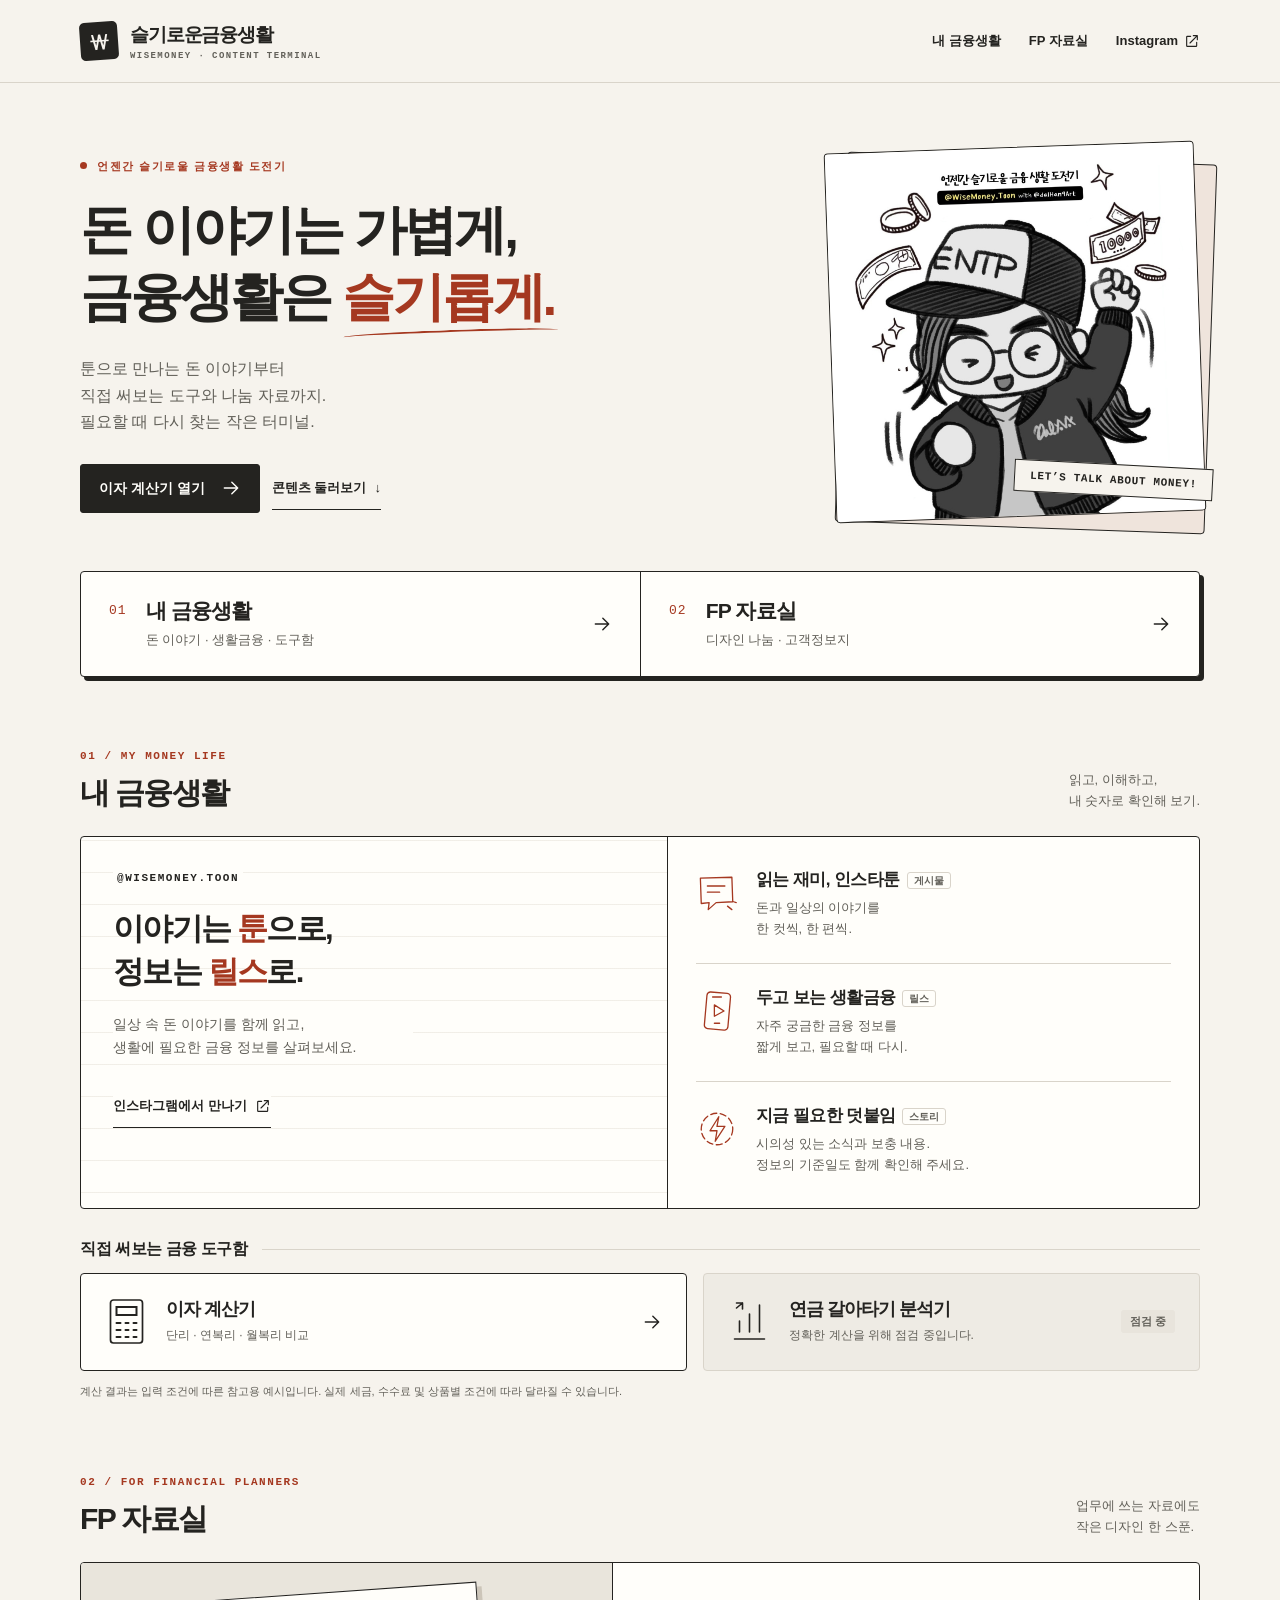
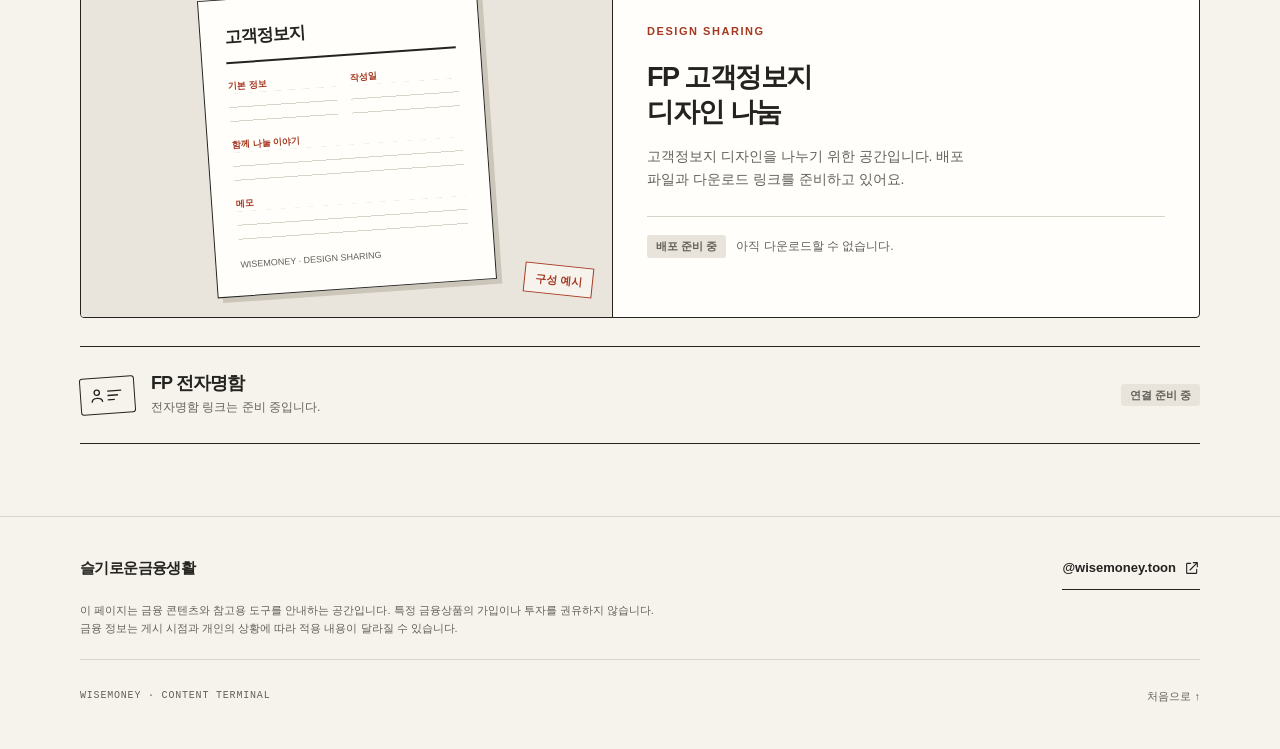
==== index.html @ 6ffa736d "Add mobile-first WiseMoney content terminal homepage" ====
<!doctype html>
<html lang="ko">
<head>
  <meta charset="utf-8">
  <meta name="viewport" content="width=device-width, initial-scale=1">
  <meta name="theme-color" content="#f6f3ed">
  <title>슬기로운금융생활 | 콘텐츠 터미널</title>
  <meta name="description" content="슬기로운금융생활의 콘텐츠 터미널. 인스타툰과 생활금융 콘텐츠, 이자 계산기, FP 자료실을 한곳에서 만나보세요.">
  <link rel="canonical" href="https://dalhangah.github.io/wisemoney/">
  <meta property="og:type" content="website">
  <meta property="og:locale" content="ko_KR">
  <meta property="og:title" content="슬기로운금융생활 | 콘텐츠 터미널">
  <meta property="og:description" content="이야기는 툰으로, 정보는 릴스로. 금융생활에 필요한 콘텐츠와 도구를 한곳에.">
  <meta property="og:url" content="https://dalhangah.github.io/wisemoney/">
  <meta property="og:image" content="https://dalhangah.github.io/wisemoney/resource/img/profilpic.jpg">
  <style>
    :root{--paper:#f6f3ed;--white:#fffefa;--ink:#242320;--muted:#626059;--line:#d9d4ca;--accent:#a53820;--soft:#efe4dc;--shadow:4px 4px 0 var(--ink)}
    *{box-sizing:border-box}html{scroll-behavior:smooth;scroll-padding-top:100px}body{margin:0;background:var(--paper);color:var(--ink);font-family:-apple-system,BlinkMacSystemFont,"Apple SD Gothic Neo","Malgun Gothic","Noto Sans KR",sans-serif;font-size:16px;line-height:1.65;word-break:keep-all;overflow-wrap:break-word}a{color:inherit;text-decoration:none}button,a{-webkit-tap-highlight-color:transparent}a:focus-visible,summary:focus-visible{outline:3px solid var(--accent);outline-offset:5px}img,svg{display:block;max-width:100%}h1,h2,h3,p{margin:0}h1,h2,h3{line-height:1.3;letter-spacing:-.055em}svg{flex-shrink:0}.wrap{width:min(1120px,calc(100% - 48px));margin-inline:auto}.skip{position:fixed;z-index:100;left:16px;top:12px;transform:translateY(-160%);padding:12px 18px;background:var(--ink);color:white}.skip:focus{transform:none}.sr-only{position:absolute;width:1px;height:1px;padding:0;margin:-1px;overflow:hidden;clip:rect(0,0,0,0);white-space:nowrap;border:0}.mono{font-family:ui-monospace,SFMono-Regular,Consolas,monospace;letter-spacing:.08em}.eyebrow{font-size:11px;font-weight:800;letter-spacing:.14em;text-transform:uppercase}.arrow{width:20px;height:20px}.external{width:16px;height:16px}.site-header{border-bottom:1px solid var(--line);background:var(--paper);position:sticky;top:0;z-index:20}.header-inner{display:flex;align-items:center;justify-content:space-between;gap:24px;min-height:82px}.brand{display:flex;align-items:center;gap:12px;min-height:44px}.brand-mark{width:38px;height:38px;background:var(--ink);color:var(--paper);display:grid;place-items:center;font-size:20px;font-weight:900;transform:rotate(-4deg);border-radius:5px}.brand-name{font-weight:850;font-size:19px;letter-spacing:-.06em}.brand-note{display:block;color:var(--muted);font-size:9px;line-height:1.3;letter-spacing:.16em}.top-nav{display:flex;align-items:center;gap:28px;font-size:13px;font-weight:700}.top-nav a{display:inline-flex;min-height:44px;align-items:center;gap:6px}.top-nav a:hover{color:var(--accent)}
    .hero{display:grid;grid-template-columns:1.1fr .9fr;align-items:center;gap:36px;padding-block:64px 54px}.hero-label{display:inline-flex;gap:10px;align-items:center;color:var(--accent);margin-bottom:21px}.hero-label:before{content:"";width:7px;height:7px;background:var(--accent);border-radius:50%}.hero h1{font-size:clamp(34px,4.5vw,53px);font-weight:900;line-height:1.27}.hero h1 span{color:var(--accent);position:relative;display:inline-block}.hero h1 span:after{content:"";position:absolute;left:1px;right:-4px;bottom:-7px;height:5px;border-top:2px solid var(--accent);border-radius:50%;transform:rotate(-2deg)}.hero-desc{margin-top:26px;font-size:16px;color:var(--muted);max-width:420px}.hero-links{display:flex;align-items:center;gap:12px;flex-wrap:wrap;margin-top:28px}.button{display:inline-flex;align-items:center;justify-content:center;gap:16px;padding:12px 18px;min-height:48px;font-size:14px;font-weight:750;border:1.5px solid var(--ink);border-radius:3px;background:var(--white);transition:transform .15s,box-shadow .15s}.button:hover{transform:translate(-2px,-2px);box-shadow:3px 3px 0 var(--ink)}.button-dark{background:var(--ink);color:var(--white)}.text-link{display:inline-flex;align-items:center;gap:8px;min-height:44px;font-size:13px;font-weight:700;border-bottom:1px solid var(--ink)}.text-link:hover{color:var(--accent);border-color:var(--accent)}.hero-art{position:relative;justify-self:end;width:min(100%,370px);margin:0}.hero-art:before{content:"";position:absolute;inset:11px -11px -11px 11px;border:1.5px solid var(--ink);border-radius:4px;transform:rotate(2deg);background:var(--soft)}.hero-art img{position:relative;width:100%;height:auto;border:1.5px solid var(--ink);border-radius:4px;transform:rotate(-2deg);background:#fff}.art-caption{position:absolute;right:-13px;bottom:21px;border:1.5px solid var(--ink);background:var(--paper);padding:6px 15px;font-size:11px;font-weight:800;transform:rotate(3deg);letter-spacing:.06em}.start{display:grid;grid-template-columns:1fr 1fr;border:1.5px solid var(--ink);border-radius:4px;background:var(--white);margin-bottom:70px;box-shadow:var(--shadow)}.start-link{padding:25px 28px;display:flex;align-items:center;gap:19px;min-width:0}.start-link+.start-link{border-left:1.5px solid var(--ink)}.start-link:hover{background:var(--soft)}.start-number{color:var(--accent);font-size:13px;align-self:flex-start;padding-top:3px}.start-title{font-size:21px;font-weight:850;letter-spacing:-.04em;line-height:1.35}.start-desc{font-size:13px;color:var(--muted);margin-top:4px}.start-link>.arrow{margin-left:auto}.section-head{display:flex;justify-content:space-between;align-items:flex-end;gap:20px;margin-bottom:24px}.section-label{color:var(--accent);margin-bottom:8px}.section-head h2{font-size:30px}.section-head>p{font-size:13px;color:var(--muted)}.section{margin-bottom:72px;scroll-margin-top:100px}.content-board{border:1.5px solid var(--ink);border-radius:4px;background:var(--white);display:grid;grid-template-columns:1.05fr .95fr;overflow:hidden}.content-intro{padding:32px;display:flex;flex-direction:column;border-right:1.5px solid var(--ink);background:linear-gradient(transparent 31px,#e5dfd5 32px);background-size:100% 32px;background-position:0 4px}.content-intro .eyebrow{background:var(--white);width:fit-content;padding-inline:4px}.content-intro h3{font-size:31px;margin-top:20px;line-height:1.4}.content-intro h3 span{color:var(--accent)}.content-intro p{font-size:14px;color:var(--muted);margin-top:19px;max-width:300px;background:var(--white)}.content-intro .text-link{align-self:flex-start;margin-top:25px;background:var(--white)}.content-routes{padding:9px 28px}.route{display:grid;grid-template-columns:43px 1fr;gap:17px;padding:23px 0;align-items:start}.route+.route{border-top:1px solid var(--line)}.route-icon{width:42px;height:42px;color:var(--accent);margin-top:3px}.route h3{font-size:17px;margin-bottom:6px;letter-spacing:-.035em}.route p{font-size:13px;color:var(--muted);line-height:1.65}.tag{display:inline-flex;align-items:center;font-size:10px;font-weight:700;letter-spacing:0;border:1px solid var(--line);border-radius:3px;padding:1px 6px;color:var(--muted);margin-left:7px;vertical-align:middle;white-space:nowrap}
    .toolbox{margin-top:30px}.subhead{display:flex;align-items:center;gap:10px;font-size:16px;font-weight:800;margin-bottom:13px;letter-spacing:-.03em}.subhead:after{content:"";flex:1;height:1px;background:var(--line);margin-left:5px}.tool-grid{display:grid;grid-template-columns:1.1fr .9fr;gap:16px}.tool{padding:24px;display:flex;align-items:center;gap:18px;border:1px solid var(--line);background:var(--white);border-radius:4px;min-width:0}.tool.active{border:1.5px solid var(--ink)}.tool.active:hover{background:var(--soft)}.tool-symbol{width:43px;height:48px;flex-shrink:0}.tool h3{font-size:18px;margin-bottom:5px}.tool p{color:var(--muted);font-size:12px}.tool .arrow{margin-left:auto}.status{display:inline-block;padding:3px 9px;border-radius:3px;font-size:11px;line-height:1.5;font-weight:700;color:var(--muted);background:#e8e4dc;white-space:nowrap}.tool-paused{background:#eeebe4}.tool-paused .status{margin-left:auto}.tool-note{font-size:11px;color:var(--muted);margin-top:11px;line-height:1.7}.fp-board{display:grid;grid-template-columns:.95fr 1.05fr;background:var(--white);border:1.5px solid var(--ink);border-radius:4px;overflow:hidden}.sheet-preview{padding:28px;background:#e9e5dc;display:flex;justify-content:center;align-items:center;position:relative;overflow:hidden}.sheet{background:#fffefa;border:1.5px solid var(--ink);width:min(100%,280px);padding:24px;transform:rotate(-4deg);box-shadow:5px 5px 0 #ccc5b9}.sheet-title{font-size:17px;font-weight:850;border-bottom:2px solid var(--ink);padding-bottom:10px;letter-spacing:-.05em}.sheet-label{font-size:9px;font-weight:700;color:var(--accent);margin-top:15px}.sheet-lines{height:29px;background:repeating-linear-gradient(to bottom,transparent 0,transparent 13px,var(--line) 13px,var(--line) 14px)}.sheet-row{display:grid;grid-template-columns:1fr 1fr;gap:14px}.sheet-caption{font-size:9px;color:var(--muted);margin-top:17px}.preview-stamp{position:absolute;right:19px;bottom:22px;transform:rotate(6deg);border:1.5px solid var(--accent);background:var(--paper);color:var(--accent);font-size:11px;font-weight:800;padding:5px 10px}.fp-copy{padding:34px;border-left:1.5px solid var(--ink);display:flex;flex-direction:column;align-items:flex-start;justify-content:center}.fp-copy h3{font-size:27px;margin:12px 0 15px}.fp-copy p{font-size:14px;color:var(--muted);max-width:340px}.availability{border-top:1px solid var(--line);margin-top:25px;padding-top:18px;width:100%;display:flex;align-items:center;gap:10px;font-size:12px;color:var(--muted)}.card-section{display:flex;align-items:center;justify-content:space-between;gap:24px;border-block:1.5px solid var(--ink);padding:25px 0;margin-top:28px}.card-info{display:flex;align-items:center;gap:16px}.card-icon{border:1.5px solid var(--ink);border-radius:3px;width:55px;height:37px;padding:7px;transform:rotate(-4deg)}.card-section h3{font-size:18px}.card-section p{font-size:12px;color:var(--muted);margin-top:3px}.footer{border-top:1px solid var(--line);padding-block:29px 30px}.footer-top{display:flex;justify-content:space-between;gap:20px;align-items:center}.footer-brand{font-size:15px;font-weight:800;letter-spacing:-.04em}.footer p{font-size:11px;color:var(--muted);margin-top:11px;max-width:650px}.footer-bottom{display:flex;align-items:center;justify-content:space-between;gap:16px;border-top:1px solid var(--line);margin-top:21px;padding-top:15px;font-size:10px;color:var(--muted)}.footer-bottom a{display:inline-flex;align-items:center;min-height:44px;font-size:11px}.footer-bottom a:hover{color:var(--accent)}
    @media(min-width:1400px){.hero{padding-block:75px 64px}}
    @media(max-width:760px){.wrap{width:calc(100% - 36px)}.header-inner{min-height:72px;gap:12px}.brand-name{font-size:17px}.brand-mark{width:32px;height:32px;font-size:18px}.top-nav{gap:10px;font-size:12px}.top-nav .nav-section{display:none}.hero{gap:24px;padding-block:34px 30px;grid-template-columns:1fr .72fr;align-items:start}.hero-label{font-size:9px;margin-bottom:15px;letter-spacing:.1em}.hero h1{font-size:32px}.hero-desc{font-size:14px;margin-top:23px}.hero-art{margin-top:24px;max-width:260px}.art-caption{right:-3px;bottom:12px;font-size:8px;padding:4px 8px}.hero-links{margin-top:22px;gap:9px}.button{font-size:12px;padding:11px 13px;gap:10px}.hero-links .text-link{font-size:12px}.start{margin-bottom:46px}.start-link{padding:20px 17px;gap:11px}.start-title{font-size:18px}.start-desc{font-size:11px}.start-number{font-size:11px}.start-link>.arrow{width:17px}.section{margin-bottom:48px}.section-head h2{font-size:27px}.section-head>p{font-size:12px;max-width:150px;text-align:right}.content-intro{padding:25px}.content-intro h3{font-size:26px}.content-routes{padding:5px 21px}.route{gap:12px}.route-icon{width:36px;height:36px}.route h3{font-size:16px}.tool-grid{grid-template-columns:1fr}.tool{padding:21px}.fp-copy{padding:26px}.fp-copy h3{font-size:24px}.sheet-preview{padding:25px}.sheet{padding:18px}.availability{align-items:flex-start;flex-direction:column}.sheet-caption{font-size:8px}.card-section{gap:12px}}
    @media(max-width:520px){html{scroll-padding-top:88px}.hero{display:block;position:relative;padding-bottom:25px}.hero-copy{position:relative;z-index:1}.hero h1{font-size:35px;max-width:100%;letter-spacing:-.065em}.hero-desc{max-width:68%;font-size:13px;min-height:65px;margin-top:22px}.hero-art{position:absolute;right:2px;bottom:28px;width:108px;margin:0;z-index:0}.hero-art:before{inset:5px -5px -5px 5px}.hero-art img{transform:rotate(3deg)}.art-caption{display:none}.hero-links{max-width:68%;display:block;margin-top:14px}.hero-links .button{display:flex;width:fit-content;min-height:46px}.hero-links .text-link{margin-top:7px;min-height:38px}.start{box-shadow:3px 3px 0 var(--ink)}.start-link{display:grid;grid-template-columns:1fr auto;gap:5px 4px;padding:16px}.start-number{grid-column:1/-1}.start-link>div{min-width:0}.start-link>.arrow{align-self:start;margin-top:4px}.start-title{font-size:18px}.start-desc{line-height:1.6;margin-top:5px;max-width:115px}.section-head{align-items:start;margin-bottom:19px}.section-head>p{padding-top:24px;font-size:11px;max-width:123px}.section-head h2{font-size:26px}.content-board{grid-template-columns:1fr}.content-intro{border-right:0;border-bottom:1.5px solid var(--ink);padding:25px}.content-intro h3{font-size:29px;margin-top:13px}.content-intro p{margin-top:13px;max-width:100%;font-size:13px}.content-intro .text-link{margin-top:18px}.content-routes{padding:1px 24px}.route{padding:20px 0}.route p{font-size:12px}.toolbox{margin-top:25px}.tool{gap:13px;padding:19px}.tool-symbol{width:36px;height:42px}.tool h3{font-size:17px}.tool p{font-size:11px}.tool-paused{gap:10px}.tool-paused .status{font-size:10px;padding:3px 7px}.fp-board{grid-template-columns:1fr}.sheet-preview{min-height:245px;padding:24px}.sheet{width:245px;padding:18px 21px}.sheet-lines{height:20px;background:repeating-linear-gradient(to bottom,transparent 0,transparent 9px,var(--line) 9px,var(--line) 10px)}.sheet-title{font-size:15px;padding-bottom:8px}.sheet-label{margin-top:10px}.sheet-caption{margin-top:12px}.preview-stamp{right:30px;bottom:18px}.fp-copy{border-left:0;border-top:1.5px solid var(--ink);padding:25px}.fp-copy h3{font-size:24px;line-height:1.45}.fp-copy p{font-size:13px}.availability{flex-direction:row;align-items:center;flex-wrap:wrap;margin-top:20px;padding-top:16px;font-size:11px}.card-section{margin-top:24px;padding-block:23px}.card-info{gap:12px}.card-icon{width:46px;height:33px}.card-section h3{font-size:17px}.card-section p{font-size:11px}.card-section>.status{font-size:10px}.footer{padding-top:24px}.footer-top{align-items:flex-start;flex-direction:column;gap:2px}.footer-top .text-link{font-size:12px}.footer p{font-size:10px;line-height:1.8}.footer-bottom{font-size:9px}.section{scroll-margin-top:88px}}
    @media(max-width:350px){.section-head{flex-direction:column;gap:8px}.section-head>p{text-align:left;padding-top:0;max-width:none}.section-label{font-size:9px}.wrap{width:calc(100% - 28px)}.brand{gap:8px}.brand-name{font-size:16px}.hero h1{font-size:30px}.hero-art{width:92px}.hero-desc{max-width:65%}.start-link{padding:14px 12px}.start-title{font-size:17px}.card-icon{display:none}.top-nav{font-size:11px}.tool-paused .tool-symbol{display:none}}
    @media(prefers-reduced-motion:reduce){html{scroll-behavior:auto}*{transition:none!important}}
  </style>
</head>
<body id="top">
  <a class="skip" href="#main">본문으로 바로가기</a>
  <svg xmlns="http://www.w3.org/2000/svg" style="display:none" aria-hidden="true"><symbol id="arrow" viewBox="0 0 24 24"><path d="M4 12h15M13 5l7 7-7 7" fill="none" stroke="currentColor" stroke-width="1.7" stroke-linecap="round" stroke-linejoin="round"/></symbol><symbol id="external" viewBox="0 0 24 24"><path d="M14 4h6v6m0-6L9 15M10 5H5a1 1 0 0 0-1 1v13a1 1 0 0 0 1 1h13a1 1 0 0 0 1-1v-5" fill="none" stroke="currentColor" stroke-width="1.7" stroke-linecap="round" stroke-linejoin="round"/></symbol><symbol id="calculator" viewBox="0 0 40 48"><rect x="4" y="2" width="32" height="43" rx="3" fill="none" stroke="currentColor" stroke-width="1.7"/><path d="M10 9h20v8H10zM10 25h4m5 0h3m5 0h3M10 32h4m5 0h3m5 0h3M10 39h4m5 0h3m5 0h3" fill="none" stroke="currentColor" stroke-width="2" stroke-linecap="round"/></symbol></svg>
  <header class="site-header">
    <div class="wrap header-inner">
      <a class="brand" href="#top" aria-label="슬기로운금융생활 처음으로"><span class="brand-mark" aria-hidden="true">₩</span><span class="brand-name">슬기로운금융생활<span class="brand-note mono">WISEMONEY · CONTENT TERMINAL</span></span></a>
      <nav class="top-nav" aria-label="주 메뉴"><a class="nav-section" href="#my-finance">내 금융생활</a><a class="nav-section" href="#fp-library">FP 자료실</a><a href="https://www.instagram.com/wisemoney.toon" target="_blank" rel="noopener noreferrer">Instagram<svg class="external" aria-hidden="true"><use href="#external"/></svg><span class="sr-only">(새 창)</span></a></nav>
    </div>
  </header>
  <main id="main" class="wrap">
    <section class="hero" aria-labelledby="hero-title">
      <div class="hero-copy"><div class="eyebrow hero-label">언젠간 슬기로울 금융생활 도전기</div><h1 id="hero-title">돈 이야기는 가볍게,<br>금융생활은 <span>슬기롭게.</span></h1><p class="hero-desc">툰으로 만나는 돈 이야기부터<br>직접 써보는 도구와 나눔 자료까지.<br>필요할 때 다시 찾는 작은 터미널.</p><div class="hero-links"><a class="button button-dark" href="./app/interest-calculator.html">이자 계산기 열기<svg class="arrow" aria-hidden="true"><use href="#arrow"/></svg></a><a class="text-link" href="#my-finance">콘텐츠 둘러보기 <span aria-hidden="true">↓</span></a></div></div>
      <figure class="hero-art"><img src="./resource/img/profilpic.jpg" alt="안경과 모자를 쓰고 손을 든 슬기로운금융생활 캐릭터" width="1320" height="1320" fetchpriority="high"><figcaption class="art-caption mono">LET’S TALK ABOUT MONEY!</figcaption></figure>
    </section>
    <nav class="start" aria-label="관심 있는 공간 선택"><a class="start-link" href="#my-finance"><span class="start-number mono" aria-hidden="true">01</span><div><div class="start-title">내 금융생활</div><p class="start-desc">돈 이야기 · 생활금융 · 도구함</p></div><svg class="arrow" aria-hidden="true"><use href="#arrow"/></svg></a><a class="start-link" href="#fp-library"><span class="start-number mono" aria-hidden="true">02</span><div><div class="start-title">FP 자료실</div><p class="start-desc">디자인 나눔 · 고객정보지</p></div><svg class="arrow" aria-hidden="true"><use href="#arrow"/></svg></a></nav>

    <section id="my-finance" class="section" aria-labelledby="finance-title">
      <div class="section-head"><div><p class="eyebrow section-label mono">01 / MY MONEY LIFE</p><h2 id="finance-title">내 금융생활</h2></div><p>읽고, 이해하고,<br>내 숫자로 확인해 보기.</p></div>
      <div class="content-board">
        <div class="content-intro"><span class="eyebrow mono">@WISEMONEY.TOON</span><h3>이야기는 <span>툰</span>으로,<br>정보는 <span>릴스</span>로.</h3><p>일상 속 돈 이야기를 함께 읽고,<br>생활에 필요한 금융 정보를 살펴보세요.</p><a class="text-link" href="https://www.instagram.com/wisemoney.toon" target="_blank" rel="noopener noreferrer">인스타그램에서 만나기<svg class="external" aria-hidden="true"><use href="#external"/></svg><span class="sr-only">(새 창)</span></a></div>
        <div class="content-routes">
          <article class="route"><svg class="route-icon" viewBox="0 0 48 48" fill="none" stroke="currentColor" stroke-width="1.5" stroke-linecap="round" stroke-linejoin="round" aria-hidden="true"><path d="M5 7l36-1 1 28-19 1-9 8 1-8-9 1zM13 16h20M13 23h14"/><path d="M36 39l5 4M43 34l3 1"/></svg><div><h3>읽는 재미, 인스타툰<span class="tag">게시물</span></h3><p>돈과 일상의 이야기를<br>한 컷씩, 한 편씩.</p></div></article>
          <article class="route"><svg class="route-icon" viewBox="0 0 48 48" fill="none" stroke="currentColor" stroke-width="1.5" stroke-linecap="round" stroke-linejoin="round" aria-hidden="true"><rect x="11" y="3" width="27" height="42" rx="4" transform="rotate(5 24 24)"/><path d="M21 17l11 7-11 6zM21 38h6M19 8h10"/></svg><div><h3>두고 보는 생활금융<span class="tag">릴스</span></h3><p>자주 궁금한 금융 정보를<br>짧게 보고, 필요할 때 다시.</p></div></article>
          <article class="route"><svg class="route-icon" viewBox="0 0 48 48" fill="none" stroke="currentColor" stroke-width="1.5" stroke-linecap="round" stroke-linejoin="round" aria-hidden="true"><circle cx="24" cy="24" r="18" stroke-dasharray="7 4"/><path d="M26 10l-10 16h8l-2 12 11-17h-9z"/></svg><div><h3>지금 필요한 덧붙임<span class="tag">스토리</span></h3><p>시의성 있는 소식과 보충 내용.<br>정보의 기준일도 함께 확인해 주세요.</p></div></article>
        </div>
      </div>
      <div class="toolbox" id="tools"><h3 class="subhead">직접 써보는 금융 도구함</h3><div class="tool-grid"><a class="tool active" href="./app/interest-calculator.html"><svg class="tool-symbol" aria-hidden="true"><use href="#calculator"/></svg><div><h3>이자 계산기</h3><p>단리 · 연복리 · 월복리 비교</p></div><svg class="arrow" aria-hidden="true"><use href="#arrow"/></svg></a><div class="tool tool-paused"><svg class="tool-symbol" viewBox="0 0 40 48" fill="none" stroke="currentColor" stroke-width="1.6" stroke-linecap="round" aria-hidden="true"><path d="M5 41h30M10 34V23m10 11V16m10 18V7"/><path d="M7 10l6-5m0 0H7m6 0v6"/></svg><div><h3>연금 갈아타기 분석기</h3><p>정확한 계산을 위해 점검 중입니다.</p></div><span class="status">점검 중</span></div></div><p class="tool-note">계산 결과는 입력 조건에 따른 참고용 예시입니다. 실제 세금, 수수료 및 상품별 조건에 따라 달라질 수 있습니다.</p></div>
    </section>

    <section id="fp-library" class="section" aria-labelledby="fp-title">
      <div class="section-head"><div><p class="eyebrow section-label mono">02 / FOR FINANCIAL PLANNERS</p><h2 id="fp-title">FP 자료실</h2></div><p>업무에 쓰는 자료에도<br>작은 디자인 한 스푼.</p></div>
      <div class="fp-board"><div class="sheet-preview" aria-label="고객정보지의 구성 예시. 실제 배포 파일이 아닙니다."><div class="sheet" aria-hidden="true"><div class="sheet-title">고객정보지</div><div class="sheet-row"><div><div class="sheet-label">기본 정보</div><div class="sheet-lines"></div></div><div><div class="sheet-label">작성일</div><div class="sheet-lines"></div></div></div><div class="sheet-label">함께 나눌 이야기</div><div class="sheet-lines"></div><div class="sheet-label">메모</div><div class="sheet-lines"></div><div class="sheet-caption">WISEMONEY · DESIGN SHARING</div></div><span class="preview-stamp" aria-hidden="true">구성 예시</span></div><div class="fp-copy"><span class="eyebrow section-label">DESIGN SHARING</span><h3>FP 고객정보지<br>디자인 나눔</h3><p>고객정보지 디자인을 나누기 위한 공간입니다. 배포 파일과 다운로드 링크를 준비하고 있어요.</p><div class="availability"><span class="status">배포 준비 중</span><span>아직 다운로드할 수 없습니다.</span></div></div></div>
      <!-- FP customer-information sheet: replace the non-interactive preparation notice only after a verified public file URL and sharing permission are available. Do not collect customer information here. -->
      <div id="business-card" class="card-section"><div class="card-info"><svg class="card-icon" viewBox="0 0 40 24" fill="none" stroke="currentColor" stroke-width="1.5" aria-hidden="true"><circle cx="8" cy="8" r="3"/><path d="M2 19c0-6 12-6 12 0M20 7h16M20 12h12M20 17h8"/></svg><div><h3>FP 전자명함</h3><p>전자명함 링크는 준비 중입니다.</p></div></div><span class="status">연결 준비 중</span></div>
      <!-- Business card URL is intentionally unset. Do not use the qualification-check URL as a substitute. Add only the user's verified, reviewed FP business-card link. -->
    </section>
  </main>
  <footer class="footer"><div class="wrap"><div class="footer-top"><div class="footer-brand">슬기로운금융생활</div><a class="text-link" href="https://www.instagram.com/wisemoney.toon" target="_blank" rel="noopener noreferrer">@wisemoney.toon<svg class="external" aria-hidden="true"><use href="#external"/></svg><span class="sr-only">(새 창)</span></a></div><p>이 페이지는 금융 콘텐츠와 참고용 도구를 안내하는 공간입니다. 특정 금융상품의 가입이나 투자를 권유하지 않습니다.<br>금융 정보는 게시 시점과 개인의 상황에 따라 적용 내용이 달라질 수 있습니다.</p><div class="footer-bottom"><span class="mono">WISEMONEY · CONTENT TERMINAL</span><a href="#top">처음으로 ↑</a></div></div></footer>
</body>
</html>
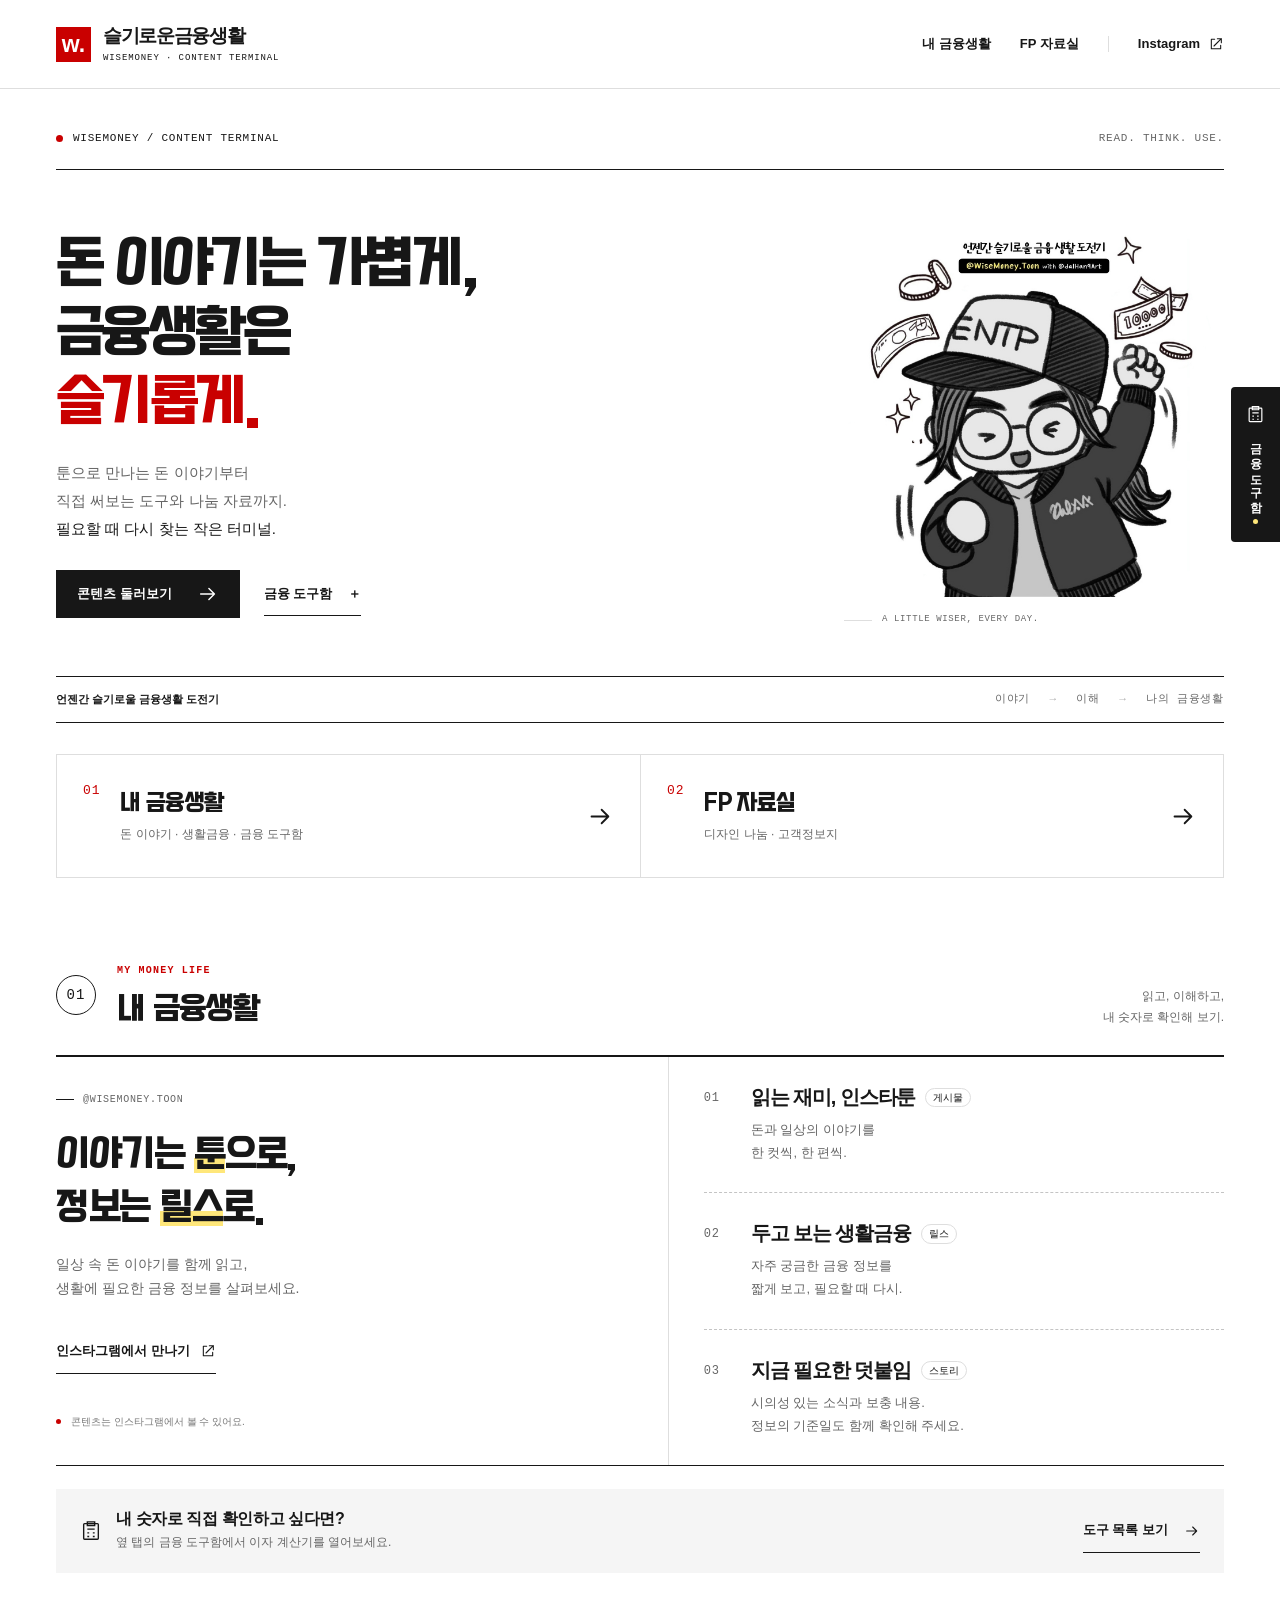
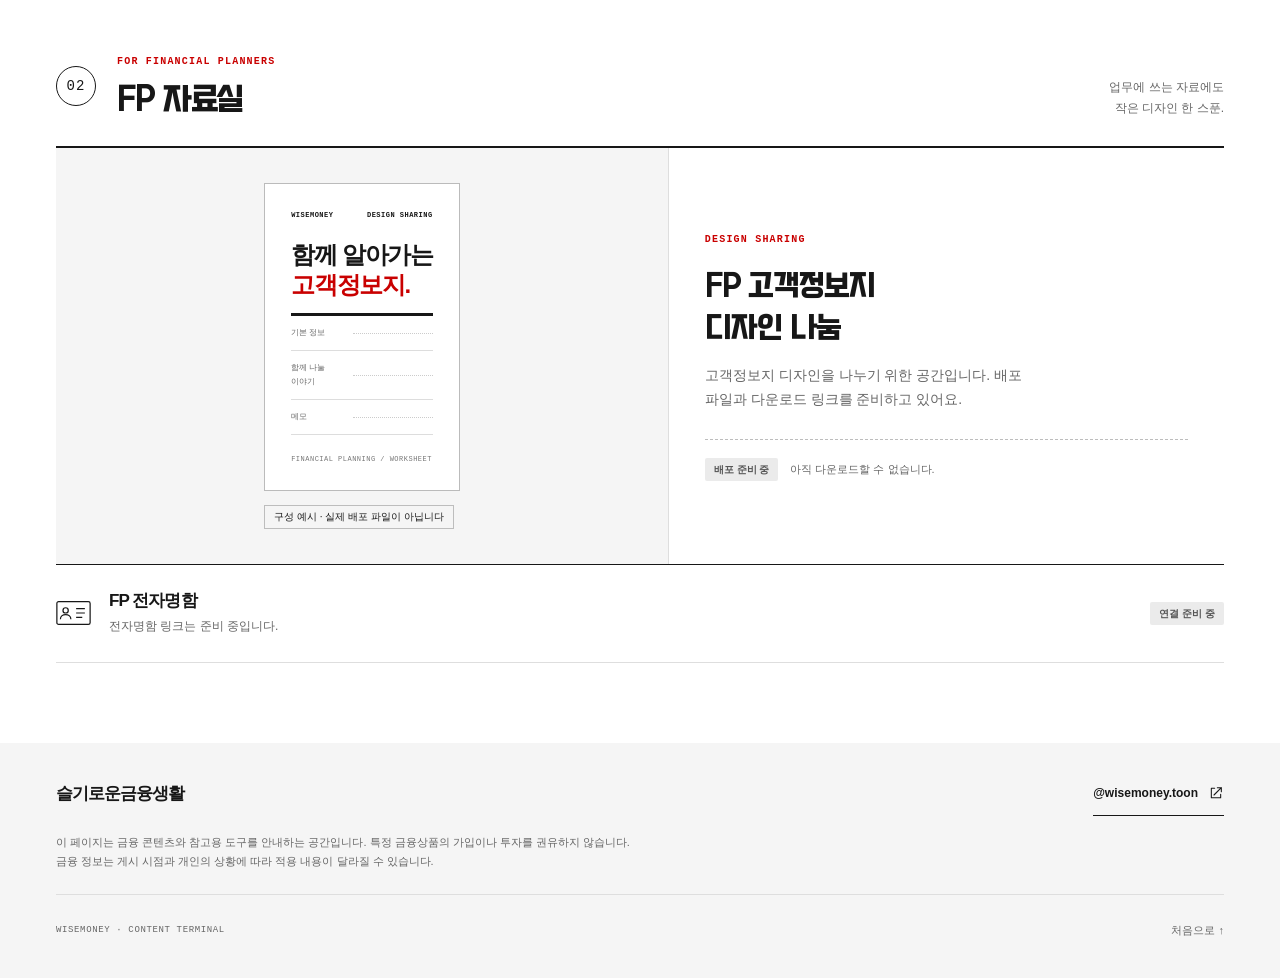
==== commit 42a02edc: "Redesign content terminal and calculator with responsive editorial layouts" ====
--- a/index.html
+++ b/index.html
@@ -3,7 +3,7 @@
 <head>
   <meta charset="utf-8">
   <meta name="viewport" content="width=device-width, initial-scale=1">
-  <meta name="theme-color" content="#f6f3ed">
+  <meta name="theme-color" content="#ffffff">
   <title>슬기로운금융생활 | 콘텐츠 터미널</title>
   <meta name="description" content="슬기로운금융생활의 콘텐츠 터미널. 인스타툰과 생활금융 콘텐츠, 이자 계산기, FP 자료실을 한곳에서 만나보세요.">
   <link rel="canonical" href="https://dalhangah.github.io/wisemoney/">
@@ -13,55 +13,115 @@
   <meta property="og:description" content="이야기는 툰으로, 정보는 릴스로. 금융생활에 필요한 콘텐츠와 도구를 한곳에.">
   <meta property="og:url" content="https://dalhangah.github.io/wisemoney/">
   <meta property="og:image" content="https://dalhangah.github.io/wisemoney/resource/img/profilpic.jpg">
+  <!-- Index layout: editorial cover + content directory. Tool subpages retain the input/results workspace. -->
   <style>
-    :root{--paper:#f6f3ed;--white:#fffefa;--ink:#242320;--muted:#626059;--line:#d9d4ca;--accent:#a53820;--soft:#efe4dc;--shadow:4px 4px 0 var(--ink)}
-    *{box-sizing:border-box}html{scroll-behavior:smooth;scroll-padding-top:100px}body{margin:0;background:var(--paper);color:var(--ink);font-family:-apple-system,BlinkMacSystemFont,"Apple SD Gothic Neo","Malgun Gothic","Noto Sans KR",sans-serif;font-size:16px;line-height:1.65;word-break:keep-all;overflow-wrap:break-word}a{color:inherit;text-decoration:none}button,a{-webkit-tap-highlight-color:transparent}a:focus-visible,summary:focus-visible{outline:3px solid var(--accent);outline-offset:5px}img,svg{display:block;max-width:100%}h1,h2,h3,p{margin:0}h1,h2,h3{line-height:1.3;letter-spacing:-.055em}svg{flex-shrink:0}.wrap{width:min(1120px,calc(100% - 48px));margin-inline:auto}.skip{position:fixed;z-index:100;left:16px;top:12px;transform:translateY(-160%);padding:12px 18px;background:var(--ink);color:white}.skip:focus{transform:none}.sr-only{position:absolute;width:1px;height:1px;padding:0;margin:-1px;overflow:hidden;clip:rect(0,0,0,0);white-space:nowrap;border:0}.mono{font-family:ui-monospace,SFMono-Regular,Consolas,monospace;letter-spacing:.08em}.eyebrow{font-size:11px;font-weight:800;letter-spacing:.14em;text-transform:uppercase}.arrow{width:20px;height:20px}.external{width:16px;height:16px}.site-header{border-bottom:1px solid var(--line);background:var(--paper);position:sticky;top:0;z-index:20}.header-inner{display:flex;align-items:center;justify-content:space-between;gap:24px;min-height:82px}.brand{display:flex;align-items:center;gap:12px;min-height:44px}.brand-mark{width:38px;height:38px;background:var(--ink);color:var(--paper);display:grid;place-items:center;font-size:20px;font-weight:900;transform:rotate(-4deg);border-radius:5px}.brand-name{font-weight:850;font-size:19px;letter-spacing:-.06em}.brand-note{display:block;color:var(--muted);font-size:9px;line-height:1.3;letter-spacing:.16em}.top-nav{display:flex;align-items:center;gap:28px;font-size:13px;font-weight:700}.top-nav a{display:inline-flex;min-height:44px;align-items:center;gap:6px}.top-nav a:hover{color:var(--accent)}
-    .hero{display:grid;grid-template-columns:1.1fr .9fr;align-items:center;gap:36px;padding-block:64px 54px}.hero-label{display:inline-flex;gap:10px;align-items:center;color:var(--accent);margin-bottom:21px}.hero-label:before{content:"";width:7px;height:7px;background:var(--accent);border-radius:50%}.hero h1{font-size:clamp(34px,4.5vw,53px);font-weight:900;line-height:1.27}.hero h1 span{color:var(--accent);position:relative;display:inline-block}.hero h1 span:after{content:"";position:absolute;left:1px;right:-4px;bottom:-7px;height:5px;border-top:2px solid var(--accent);border-radius:50%;transform:rotate(-2deg)}.hero-desc{margin-top:26px;font-size:16px;color:var(--muted);max-width:420px}.hero-links{display:flex;align-items:center;gap:12px;flex-wrap:wrap;margin-top:28px}.button{display:inline-flex;align-items:center;justify-content:center;gap:16px;padding:12px 18px;min-height:48px;font-size:14px;font-weight:750;border:1.5px solid var(--ink);border-radius:3px;background:var(--white);transition:transform .15s,box-shadow .15s}.button:hover{transform:translate(-2px,-2px);box-shadow:3px 3px 0 var(--ink)}.button-dark{background:var(--ink);color:var(--white)}.text-link{display:inline-flex;align-items:center;gap:8px;min-height:44px;font-size:13px;font-weight:700;border-bottom:1px solid var(--ink)}.text-link:hover{color:var(--accent);border-color:var(--accent)}.hero-art{position:relative;justify-self:end;width:min(100%,370px);margin:0}.hero-art:before{content:"";position:absolute;inset:11px -11px -11px 11px;border:1.5px solid var(--ink);border-radius:4px;transform:rotate(2deg);background:var(--soft)}.hero-art img{position:relative;width:100%;height:auto;border:1.5px solid var(--ink);border-radius:4px;transform:rotate(-2deg);background:#fff}.art-caption{position:absolute;right:-13px;bottom:21px;border:1.5px solid var(--ink);background:var(--paper);padding:6px 15px;font-size:11px;font-weight:800;transform:rotate(3deg);letter-spacing:.06em}.start{display:grid;grid-template-columns:1fr 1fr;border:1.5px solid var(--ink);border-radius:4px;background:var(--white);margin-bottom:70px;box-shadow:var(--shadow)}.start-link{padding:25px 28px;display:flex;align-items:center;gap:19px;min-width:0}.start-link+.start-link{border-left:1.5px solid var(--ink)}.start-link:hover{background:var(--soft)}.start-number{color:var(--accent);font-size:13px;align-self:flex-start;padding-top:3px}.start-title{font-size:21px;font-weight:850;letter-spacing:-.04em;line-height:1.35}.start-desc{font-size:13px;color:var(--muted);margin-top:4px}.start-link>.arrow{margin-left:auto}.section-head{display:flex;justify-content:space-between;align-items:flex-end;gap:20px;margin-bottom:24px}.section-label{color:var(--accent);margin-bottom:8px}.section-head h2{font-size:30px}.section-head>p{font-size:13px;color:var(--muted)}.section{margin-bottom:72px;scroll-margin-top:100px}.content-board{border:1.5px solid var(--ink);border-radius:4px;background:var(--white);display:grid;grid-template-columns:1.05fr .95fr;overflow:hidden}.content-intro{padding:32px;display:flex;flex-direction:column;border-right:1.5px solid var(--ink);background:linear-gradient(transparent 31px,#e5dfd5 32px);background-size:100% 32px;background-position:0 4px}.content-intro .eyebrow{background:var(--white);width:fit-content;padding-inline:4px}.content-intro h3{font-size:31px;margin-top:20px;line-height:1.4}.content-intro h3 span{color:var(--accent)}.content-intro p{font-size:14px;color:var(--muted);margin-top:19px;max-width:300px;background:var(--white)}.content-intro .text-link{align-self:flex-start;margin-top:25px;background:var(--white)}.content-routes{padding:9px 28px}.route{display:grid;grid-template-columns:43px 1fr;gap:17px;padding:23px 0;align-items:start}.route+.route{border-top:1px solid var(--line)}.route-icon{width:42px;height:42px;color:var(--accent);margin-top:3px}.route h3{font-size:17px;margin-bottom:6px;letter-spacing:-.035em}.route p{font-size:13px;color:var(--muted);line-height:1.65}.tag{display:inline-flex;align-items:center;font-size:10px;font-weight:700;letter-spacing:0;border:1px solid var(--line);border-radius:3px;padding:1px 6px;color:var(--muted);margin-left:7px;vertical-align:middle;white-space:nowrap}
-    .toolbox{margin-top:30px}.subhead{display:flex;align-items:center;gap:10px;font-size:16px;font-weight:800;margin-bottom:13px;letter-spacing:-.03em}.subhead:after{content:"";flex:1;height:1px;background:var(--line);margin-left:5px}.tool-grid{display:grid;grid-template-columns:1.1fr .9fr;gap:16px}.tool{padding:24px;display:flex;align-items:center;gap:18px;border:1px solid var(--line);background:var(--white);border-radius:4px;min-width:0}.tool.active{border:1.5px solid var(--ink)}.tool.active:hover{background:var(--soft)}.tool-symbol{width:43px;height:48px;flex-shrink:0}.tool h3{font-size:18px;margin-bottom:5px}.tool p{color:var(--muted);font-size:12px}.tool .arrow{margin-left:auto}.status{display:inline-block;padding:3px 9px;border-radius:3px;font-size:11px;line-height:1.5;font-weight:700;color:var(--muted);background:#e8e4dc;white-space:nowrap}.tool-paused{background:#eeebe4}.tool-paused .status{margin-left:auto}.tool-note{font-size:11px;color:var(--muted);margin-top:11px;line-height:1.7}.fp-board{display:grid;grid-template-columns:.95fr 1.05fr;background:var(--white);border:1.5px solid var(--ink);border-radius:4px;overflow:hidden}.sheet-preview{padding:28px;background:#e9e5dc;display:flex;justify-content:center;align-items:center;position:relative;overflow:hidden}.sheet{background:#fffefa;border:1.5px solid var(--ink);width:min(100%,280px);padding:24px;transform:rotate(-4deg);box-shadow:5px 5px 0 #ccc5b9}.sheet-title{font-size:17px;font-weight:850;border-bottom:2px solid var(--ink);padding-bottom:10px;letter-spacing:-.05em}.sheet-label{font-size:9px;font-weight:700;color:var(--accent);margin-top:15px}.sheet-lines{height:29px;background:repeating-linear-gradient(to bottom,transparent 0,transparent 13px,var(--line) 13px,var(--line) 14px)}.sheet-row{display:grid;grid-template-columns:1fr 1fr;gap:14px}.sheet-caption{font-size:9px;color:var(--muted);margin-top:17px}.preview-stamp{position:absolute;right:19px;bottom:22px;transform:rotate(6deg);border:1.5px solid var(--accent);background:var(--paper);color:var(--accent);font-size:11px;font-weight:800;padding:5px 10px}.fp-copy{padding:34px;border-left:1.5px solid var(--ink);display:flex;flex-direction:column;align-items:flex-start;justify-content:center}.fp-copy h3{font-size:27px;margin:12px 0 15px}.fp-copy p{font-size:14px;color:var(--muted);max-width:340px}.availability{border-top:1px solid var(--line);margin-top:25px;padding-top:18px;width:100%;display:flex;align-items:center;gap:10px;font-size:12px;color:var(--muted)}.card-section{display:flex;align-items:center;justify-content:space-between;gap:24px;border-block:1.5px solid var(--ink);padding:25px 0;margin-top:28px}.card-info{display:flex;align-items:center;gap:16px}.card-icon{border:1.5px solid var(--ink);border-radius:3px;width:55px;height:37px;padding:7px;transform:rotate(-4deg)}.card-section h3{font-size:18px}.card-section p{font-size:12px;color:var(--muted);margin-top:3px}.footer{border-top:1px solid var(--line);padding-block:29px 30px}.footer-top{display:flex;justify-content:space-between;gap:20px;align-items:center}.footer-brand{font-size:15px;font-weight:800;letter-spacing:-.04em}.footer p{font-size:11px;color:var(--muted);margin-top:11px;max-width:650px}.footer-bottom{display:flex;align-items:center;justify-content:space-between;gap:16px;border-top:1px solid var(--line);margin-top:21px;padding-top:15px;font-size:10px;color:var(--muted)}.footer-bottom a{display:inline-flex;align-items:center;min-height:44px;font-size:11px}.footer-bottom a:hover{color:var(--accent)}
-    @media(min-width:1400px){.hero{padding-block:75px 64px}}
-    @media(max-width:760px){.wrap{width:calc(100% - 36px)}.header-inner{min-height:72px;gap:12px}.brand-name{font-size:17px}.brand-mark{width:32px;height:32px;font-size:18px}.top-nav{gap:10px;font-size:12px}.top-nav .nav-section{display:none}.hero{gap:24px;padding-block:34px 30px;grid-template-columns:1fr .72fr;align-items:start}.hero-label{font-size:9px;margin-bottom:15px;letter-spacing:.1em}.hero h1{font-size:32px}.hero-desc{font-size:14px;margin-top:23px}.hero-art{margin-top:24px;max-width:260px}.art-caption{right:-3px;bottom:12px;font-size:8px;padding:4px 8px}.hero-links{margin-top:22px;gap:9px}.button{font-size:12px;padding:11px 13px;gap:10px}.hero-links .text-link{font-size:12px}.start{margin-bottom:46px}.start-link{padding:20px 17px;gap:11px}.start-title{font-size:18px}.start-desc{font-size:11px}.start-number{font-size:11px}.start-link>.arrow{width:17px}.section{margin-bottom:48px}.section-head h2{font-size:27px}.section-head>p{font-size:12px;max-width:150px;text-align:right}.content-intro{padding:25px}.content-intro h3{font-size:26px}.content-routes{padding:5px 21px}.route{gap:12px}.route-icon{width:36px;height:36px}.route h3{font-size:16px}.tool-grid{grid-template-columns:1fr}.tool{padding:21px}.fp-copy{padding:26px}.fp-copy h3{font-size:24px}.sheet-preview{padding:25px}.sheet{padding:18px}.availability{align-items:flex-start;flex-direction:column}.sheet-caption{font-size:8px}.card-section{gap:12px}}
-    @media(max-width:520px){html{scroll-padding-top:88px}.hero{display:block;position:relative;padding-bottom:25px}.hero-copy{position:relative;z-index:1}.hero h1{font-size:35px;max-width:100%;letter-spacing:-.065em}.hero-desc{max-width:68%;font-size:13px;min-height:65px;margin-top:22px}.hero-art{position:absolute;right:2px;bottom:28px;width:108px;margin:0;z-index:0}.hero-art:before{inset:5px -5px -5px 5px}.hero-art img{transform:rotate(3deg)}.art-caption{display:none}.hero-links{max-width:68%;display:block;margin-top:14px}.hero-links .button{display:flex;width:fit-content;min-height:46px}.hero-links .text-link{margin-top:7px;min-height:38px}.start{box-shadow:3px 3px 0 var(--ink)}.start-link{display:grid;grid-template-columns:1fr auto;gap:5px 4px;padding:16px}.start-number{grid-column:1/-1}.start-link>div{min-width:0}.start-link>.arrow{align-self:start;margin-top:4px}.start-title{font-size:18px}.start-desc{line-height:1.6;margin-top:5px;max-width:115px}.section-head{align-items:start;margin-bottom:19px}.section-head>p{padding-top:24px;font-size:11px;max-width:123px}.section-head h2{font-size:26px}.content-board{grid-template-columns:1fr}.content-intro{border-right:0;border-bottom:1.5px solid var(--ink);padding:25px}.content-intro h3{font-size:29px;margin-top:13px}.content-intro p{margin-top:13px;max-width:100%;font-size:13px}.content-intro .text-link{margin-top:18px}.content-routes{padding:1px 24px}.route{padding:20px 0}.route p{font-size:12px}.toolbox{margin-top:25px}.tool{gap:13px;padding:19px}.tool-symbol{width:36px;height:42px}.tool h3{font-size:17px}.tool p{font-size:11px}.tool-paused{gap:10px}.tool-paused .status{font-size:10px;padding:3px 7px}.fp-board{grid-template-columns:1fr}.sheet-preview{min-height:245px;padding:24px}.sheet{width:245px;padding:18px 21px}.sheet-lines{height:20px;background:repeating-linear-gradient(to bottom,transparent 0,transparent 9px,var(--line) 9px,var(--line) 10px)}.sheet-title{font-size:15px;padding-bottom:8px}.sheet-label{margin-top:10px}.sheet-caption{margin-top:12px}.preview-stamp{right:30px;bottom:18px}.fp-copy{border-left:0;border-top:1.5px solid var(--ink);padding:25px}.fp-copy h3{font-size:24px;line-height:1.45}.fp-copy p{font-size:13px}.availability{flex-direction:row;align-items:center;flex-wrap:wrap;margin-top:20px;padding-top:16px;font-size:11px}.card-section{margin-top:24px;padding-block:23px}.card-info{gap:12px}.card-icon{width:46px;height:33px}.card-section h3{font-size:17px}.card-section p{font-size:11px}.card-section>.status{font-size:10px}.footer{padding-top:24px}.footer-top{align-items:flex-start;flex-direction:column;gap:2px}.footer-top .text-link{font-size:12px}.footer p{font-size:10px;line-height:1.8}.footer-bottom{font-size:9px}.section{scroll-margin-top:88px}}
-    @media(max-width:350px){.section-head{flex-direction:column;gap:8px}.section-head>p{text-align:left;padding-top:0;max-width:none}.section-label{font-size:9px}.wrap{width:calc(100% - 28px)}.brand{gap:8px}.brand-name{font-size:16px}.hero h1{font-size:30px}.hero-art{width:92px}.hero-desc{max-width:65%}.start-link{padding:14px 12px}.start-title{font-size:17px}.card-icon{display:none}.top-nav{font-size:11px}.tool-paused .tool-symbol{display:none}}
-    @media(prefers-reduced-motion:reduce){html{scroll-behavior:auto}*{transition:none!important}}
+    :root{--paper:#fff;--ink:#171717;--muted:#666;--line:#dedede;--soft:#f5f5f5;--accent:#c90000;--marker:#ffe77a;--page:1180px}
+    *{box-sizing:border-box}html{scroll-behavior:smooth;scroll-padding-top:110px}body{margin:0;background:var(--paper);color:var(--ink);font:16px/1.75 -apple-system,BlinkMacSystemFont,"Apple SD Gothic Neo","Noto Sans CJK KR","Malgun Gothic",sans-serif;word-break:keep-all;overflow-wrap:break-word}h1,h2,h3,p,figure{margin:0}h1,h2,h3{letter-spacing:-.055em;line-height:1.25}a{color:inherit;text-decoration:none}button{font:inherit;color:inherit;cursor:pointer}button,a{-webkit-tap-highlight-color:transparent}button:disabled{cursor:default}svg{display:block;flex-shrink:0}img{display:block;max-width:100%;height:auto}a:focus-visible,button:focus-visible{outline:3px solid var(--accent);outline-offset:5px}.wrap{width:min(var(--page),calc(100% - 112px));margin-inline:auto}.mono{font-family:ui-monospace,SFMono-Regular,Consolas,monospace;letter-spacing:.07em}.eyebrow{font-size:11px;font-weight:700;letter-spacing:.12em}.muted{color:var(--muted)}.red{color:var(--accent)}.icon{width:22px;height:22px}.small-icon{width:16px;height:16px}.sr-only{position:absolute;width:1px;height:1px;padding:0;margin:-1px;overflow:hidden;clip:rect(0,0,0,0);white-space:nowrap;border:0}.skip{position:fixed;top:12px;left:16px;z-index:100;transform:translateY(-180%);background:var(--ink);color:#fff;padding:10px 18px}.skip:focus{transform:none}
+    .site-header{position:sticky;top:0;z-index:20;background:rgba(255,255,255,.97);border-bottom:1px solid var(--line)}.header-inner{height:88px;display:flex;align-items:center;justify-content:space-between;gap:26px}.brand{display:flex;align-items:center;gap:12px;min-height:44px}.brand-mark{width:35px;height:35px;background:var(--accent);color:#fff;font:bold 23px/1 Arial,sans-serif;display:grid;place-items:center}.brand-name{font-size:19px;font-weight:900;letter-spacing:-.07em;line-height:1.3}.brand-note{display:block;font-size:9px;letter-spacing:.1em;font-weight:500;margin-top:4px}.top-nav{display:flex;align-items:center;gap:29px;font-size:13px;font-weight:650}.top-nav a{min-height:44px;display:flex;align-items:center;gap:8px}.top-nav a:hover{color:var(--accent)}.nav-divider{height:16px;width:1px;background:var(--line)}
+    .hero{padding-top:40px}.hero-kicker{display:flex;justify-content:space-between;align-items:center;gap:20px;font-size:11px;padding-bottom:21px;border-bottom:1px solid var(--ink)}.hero-kicker span:first-child{display:flex;align-items:center;gap:10px}.hero-kicker span:first-child:before{content:"";background:var(--accent);width:7px;height:7px;border-radius:50%}.hero-main{display:grid;grid-template-columns:1.25fr .85fr;align-items:center;gap:25px;padding-block:47px 48px}.hero h1{font-size:clamp(42px,4.5vw,65px);font-weight:900;line-height:1.2;letter-spacing:-.065em}.hero h1 .hero-line{display:block}.hero h1 em{font-style:normal;color:var(--accent)}.hero-description{margin-top:25px;font-size:15px;line-height:1.85;color:var(--muted)}.hero-description strong{font-weight:500;color:var(--ink)}.hero-actions{display:flex;align-items:center;gap:24px;flex-wrap:wrap;margin-top:28px}.button{display:inline-flex;align-items:center;justify-content:center;gap:25px;min-height:48px;padding:11px 20px;border:1px solid var(--ink);background:var(--ink);color:#fff;font-size:13px;font-weight:700;transition:background .16s,border-color .16s}.button:hover{background:var(--accent);border-color:var(--accent)}.text-link{display:inline-flex;align-items:center;gap:10px;min-height:44px;border-bottom:1px solid var(--ink);font-size:13px;font-weight:650}.text-link:hover{color:var(--accent);border-color:var(--accent)}.hero-art{position:relative;align-self:center;justify-self:end;width:min(100%,380px)}.hero-art img{width:100%;mix-blend-mode:multiply}.hero-art figcaption{display:flex;align-items:center;gap:10px;font-size:9px;color:var(--muted);padding-top:15px}.hero-art figcaption:before{content:"";height:1px;background:var(--line);width:28px}.hero-bottom{border-block:1px solid var(--ink);padding:13px 0;display:flex;justify-content:space-between;align-items:center;gap:24px;font-size:11px}.hero-bottom>span:first-child{font-weight:700}.hero-bottom b{font-weight:500;margin-inline:12px;color:#b0b0b0}
+    .directory{display:grid;grid-template-columns:1fr 1fr;margin-block:31px 84px;border:1px solid var(--line)}.directory-item{display:flex;align-items:center;gap:20px;padding:23px 26px;min-height:122px;transition:background .16s}.directory-item+.directory-item{border-left:1px solid var(--line)}.directory-item:hover{background:var(--soft)}.directory-number{font-size:13px;color:var(--accent);align-self:flex-start;padding-top:2px}.directory-item h2{font-size:23px;font-weight:800}.directory-item p{font-size:12px;color:var(--muted);margin-top:7px}.directory-item>.icon{margin-left:auto;width:27px;height:27px}.section{margin-bottom:80px;scroll-margin-top:110px}.section-head{display:flex;justify-content:space-between;align-items:flex-end;gap:30px;margin-bottom:27px}.section-title{display:flex;align-items:center;gap:21px}.section-number{font-size:14px;width:40px;height:40px;border-radius:50%;border:1px solid var(--ink);display:grid;place-items:center}.section-head .eyebrow{color:var(--accent);font-size:10px;margin-bottom:8px}.section-head h2{font-size:32px;font-weight:900}.section-head>p{font-size:12px;color:var(--muted);text-align:right}.content-grid{display:grid;grid-template-columns:1.1fr 1fr;gap:0;border-top:2px solid var(--ink);border-bottom:1px solid var(--ink)}.feature{padding:34px 40px 35px 0;display:flex;flex-direction:column;align-items:flex-start}.feature-label{display:inline-flex;align-items:center;gap:9px;color:var(--muted);font-size:10px}.feature-label:before{content:"";width:18px;height:1px;background:var(--ink)}.feature h3{font-size:38px;font-weight:900;line-height:1.4;margin-top:19px}.highlight{background:linear-gradient(transparent 60%,var(--marker) 60%,var(--marker) 91%,transparent 91%)}.feature p{font-size:14px;color:var(--muted);margin-top:18px;max-width:365px}.feature .text-link{margin-top:29px}.feature-footer{margin-top:auto;padding-top:38px;font-size:10px;color:#777;display:flex;align-items:center;gap:10px}.feature-footer .dot{width:5px;height:5px;border-radius:50%;background:var(--accent)}.routes{border-left:1px solid var(--line);padding-left:35px}.route{display:flex;gap:20px;align-items:flex-start;padding-block:28px}.route+.route{border-top:1px dashed #c4c4c4}.route-symbol{font-size:12px;color:var(--muted);padding-top:3px;width:27px;flex-shrink:0}.route-title{display:flex;align-items:center;gap:10px;flex-wrap:wrap;margin-bottom:9px}.route h3{font-size:20px;font-weight:800}.route p{font-size:13px;color:var(--muted)}.tag{font-size:10px;border:1px solid var(--line);padding:0 7px;border-radius:20px;white-space:nowrap}.tool-callout{display:flex;align-items:center;justify-content:space-between;gap:24px;margin-top:23px;padding:20px 24px;background:var(--soft)}.tool-callout-title{display:flex;gap:14px;align-items:center}.tool-callout h3{font-size:16px;letter-spacing:-.025em}.tool-callout p{font-size:12px;color:var(--muted);margin-top:3px}.plain-button{display:inline-flex;align-items:center;gap:16px;min-height:44px;padding:0;border:0;border-bottom:1px solid var(--ink);background:none;font-size:13px;font-weight:700;white-space:nowrap}.plain-button:hover{color:var(--accent);border-color:var(--accent)}
+    .resource-grid{display:grid;grid-template-columns:1.1fr 1fr;border-top:2px solid var(--ink);border-bottom:1px solid var(--ink)}.resource-cover{padding:35px 42px;background:var(--soft);display:flex;justify-content:center;align-items:center;min-height:338px}.sheet{background:#fff;border:1px solid #bbb;width:min(100%,300px);padding:25px 26px;position:relative}.sheet-top{display:flex;justify-content:space-between;font-size:7px;font-weight:700;letter-spacing:.07em}.sheet h3{font-size:24px;margin-top:19px;font-weight:900;padding-bottom:13px;border-bottom:3px solid var(--ink)}.sheet h3 span{color:var(--accent)}.sheet-row{display:flex;gap:12px;border-bottom:1px solid #ddd;padding:10px 0;font-size:8px}.sheet-row span{width:50px;color:var(--muted);flex-shrink:0}.sheet-row i{flex:1;border-bottom:1px dotted #ccc;align-self:center;height:1px}.sheet-foot{font-size:7px;color:#777;margin-top:18px}.preview-note{display:inline-block;margin-top:14px;font-size:10px;border:1px solid #bdbdbd;padding:2px 9px}.resource-copy{padding:36px;display:flex;flex-direction:column;align-items:flex-start;justify-content:center;border-left:1px solid var(--line)}.resource-copy>.eyebrow{color:var(--accent);font-size:10px}.resource-copy h3{font-size:30px;font-weight:900;line-height:1.4;margin-top:15px}.resource-copy p{font-size:14px;color:var(--muted);margin-top:15px;max-width:340px}.availability{display:flex;align-items:center;gap:12px;flex-wrap:wrap;border-top:1px dashed #bdbdbd;margin-top:27px;padding-top:18px;width:100%;font-size:11px;color:var(--muted)}.status{display:inline-flex;align-items:center;background:#ebebeb;color:#555;font-size:10px;line-height:1.7;padding:3px 9px;white-space:nowrap;border-radius:2px;font-weight:600}.status-ready{background:var(--ink);color:#fff}.business-card{display:flex;justify-content:space-between;align-items:center;gap:20px;border-bottom:1px solid var(--line);padding:25px 0}.business-card-info{display:flex;align-items:center;gap:18px}.business-card h3{font-size:17px;font-weight:800}.business-card p{font-size:12px;color:var(--muted);margin-top:4px}.card-icon{width:35px;height:26px}.footer{background:var(--soft);padding-block:29px 25px}.footer-top{display:flex;justify-content:space-between;gap:24px;align-items:center}.footer-brand{font-size:17px;font-weight:900;letter-spacing:-.055em}.footer .text-link{font-size:12px}.footer p{font-size:11px;color:var(--muted);line-height:1.8;margin-top:17px;max-width:710px}.footer-bottom{margin-top:22px;padding-top:14px;border-top:1px solid var(--line);display:flex;justify-content:space-between;align-items:center;gap:15px;font-size:9px;color:var(--muted)}.footer-bottom a{min-height:44px;display:flex;align-items:center;font-size:11px}
+    .tool-tab{position:fixed;right:0;top:43%;z-index:25;display:flex;align-items:center;gap:12px;writing-mode:vertical-rl;border:0;border-radius:4px 0 0 4px;background:var(--ink);color:#fff;padding:18px 14px;min-width:48px;font-size:12px;font-weight:700;letter-spacing:.1em;transition:background .16s}.tool-tab:hover{background:var(--accent)}.tool-tab .icon{width:19px;height:19px}.tool-tab .tab-dot{width:5px;height:5px;background:var(--marker);border-radius:50%}.tools-dialog{position:fixed;inset:0 0 0 auto;margin:0;width:min(460px,100%);max-width:100%;height:100dvh;max-height:100dvh;border:0;border-left:1px solid var(--line);padding:0;background:#fff;color:var(--ink);overflow:auto;overscroll-behavior:contain;box-shadow:-12px 0 60px #00000012}.tools-dialog::backdrop{background:#0006}.tools-dialog[open]{animation:drawer-in .24s ease-out}.drawer-inner{display:flex;flex-direction:column;min-height:100%}.drawer-header{padding:28px 30px 24px;display:flex;align-items:flex-start;justify-content:space-between;gap:16px;border-bottom:2px solid var(--ink)}.drawer-header .eyebrow{color:var(--accent);font-size:10px;margin-bottom:9px}.drawer-header h2{font-size:28px;font-weight:900}.close-button{display:grid;place-items:center;background:none;border:1px solid var(--line);width:44px;height:44px;flex-shrink:0}.close-button:hover{border-color:var(--ink);background:var(--soft)}.drawer-body{padding:27px 30px}.drawer-intro{font-size:13px;color:var(--muted);margin-bottom:28px}.tool-category{font-size:10px;color:var(--muted);margin-bottom:12px}.tool-list{list-style:none;margin:0;padding:0}.tool-list li+li{margin-top:20px}.tool-link,.tool-disabled{width:100%;display:block;text-align:left;border:1px solid var(--ink);padding:21px;background:#fff}.tool-link:hover{border-color:var(--accent);background:#fffafa}.tool-heading{display:flex;align-items:center;justify-content:space-between;gap:12px;font-size:18px;font-weight:800;letter-spacing:-.04em}.tool-description{display:block;font-size:12px;color:var(--muted);margin-top:8px;line-height:1.7}.tool-meta{margin-top:18px;display:flex;justify-content:space-between;align-items:center;gap:12px;font-size:11px}.tool-disabled{background:var(--soft);border-color:var(--line);color:#666}.drawer-note{padding:20px 30px 30px;margin-top:auto;border-top:1px dashed #bbb;font-size:11px;color:var(--muted);line-height:1.9}.drawer-note strong{color:var(--ink);display:block;margin-bottom:5px}.drawer-footer{border-top:1px solid var(--line);padding:16px 30px;display:flex;align-items:center;justify-content:space-between;gap:14px;font-size:10px}.no-js-tools{padding:16px;border:1px solid var(--line);margin:24px auto}.no-js-tools a{text-decoration:underline}.tool-tab[hidden],.js-only[hidden]{display:none}body.drawer-open{overflow:hidden}@keyframes drawer-in{from{transform:translateX(100%)}to{transform:translateX(0)}}
+    @media(min-width:1500px){.hero-main{padding-block:60px}.hero h1{font-size:68px}.hero-art{width:400px}}
+    @media(max-width:1020px){.wrap{width:calc(100% - 90px)}.top-nav{gap:18px}.hero-main{grid-template-columns:1.2fr .8fr;gap:20px}.hero h1{font-size:49px}.hero-description{font-size:14px}.hero-actions{gap:17px}.hero-art{max-width:320px}.feature h3{font-size:33px}.feature{padding-right:28px}.routes{padding-left:26px}.route h3{font-size:18px}.resource-copy{padding:28px}.resource-cover{padding:28px}.resource-copy h3{font-size:26px}}
+    @media(max-width:760px){html{scroll-padding-top:94px}.wrap{width:calc(100% - 44px)}.header-inner{height:72px;gap:16px}.brand{gap:9px}.brand-mark{width:30px;height:30px;font-size:20px}.brand-name{font-size:17px}.brand-note{font-size:8px}.top-nav{gap:0;font-size:11px}.nav-section,.nav-divider{display:none!important}.top-nav .small-icon{width:13px;height:13px}.hero{padding-top:25px}.hero-kicker{font-size:9px;padding-bottom:16px}.hero-kicker .edition{display:none}.hero-main{grid-template-columns:1fr;padding-block:29px 28px;gap:22px}.hero h1{font-size:clamp(37px,7.7vw,56px);line-height:1.23}.hero h1 .hero-line{display:block}.hero-description{font-size:14px;line-height:1.8;margin-top:21px;max-width:100%}.hero-actions{margin-top:24px;gap:23px}.hero-art{justify-self:center;width:100%;max-width:310px}.hero-art figcaption{justify-content:center;padding-top:9px}.hero-bottom{display:block;font-size:10px;padding-block:12px}.hero-bottom>span{display:block}.hero-bottom>span+span{margin-top:3px}.hero-bottom b{margin-inline:7px}.directory{grid-template-columns:1fr;margin-block:24px 55px}.directory-item{padding:20px;min-height:104px;gap:17px}.directory-item+.directory-item{border-left:0;border-top:1px solid var(--line)}.directory-item h2{font-size:21px}.directory-item p{font-size:11px;margin-top:5px}.directory-item>.icon{width:23px;height:23px}.section{margin-bottom:54px;scroll-margin-top:94px}.section-head{align-items:flex-start;gap:15px;display:block;margin-bottom:22px}.section-title{gap:15px}.section-number{width:34px;height:34px;font-size:12px}.section-head .eyebrow{font-size:8px;letter-spacing:.1em;margin-bottom:7px}.section-head h2{font-size:29px}.section-head>p{text-align:left;font-size:12px;margin-top:14px;padding-left:49px}.section-head>p br{display:none}.content-grid,.resource-grid{grid-template-columns:1fr}.feature{padding:28px 0 25px}.feature h3{font-size:34px;margin-top:15px}.feature p{font-size:13px}.feature .text-link{margin-top:22px}.feature-footer{padding-top:24px;font-size:9px}.routes{padding:0;border-left:0;border-top:1px solid var(--ink)}.route{padding:22px 0;gap:18px}.route h3{font-size:18px}.route p{font-size:12px}.tool-callout{padding:21px;align-items:flex-start;flex-direction:column;gap:13px;margin-top:20px}.tool-callout-title{gap:12px}.tool-callout h3{font-size:16px}.tool-callout p{font-size:11px}.tool-callout .plain-button{margin-left:34px;font-size:12px;min-height:42px}.resource-cover{min-height:310px;padding:28px}.resource-copy{border-left:0;border-top:1px solid var(--line);padding:27px 22px}.resource-copy h3{font-size:27px}.resource-copy p{font-size:13px}.availability{font-size:10px;margin-top:23px}.business-card{padding:22px 0;gap:15px}.business-card-info{gap:13px}.business-card h3{font-size:16px}.business-card p{font-size:11px}.business-card .status{font-size:9px}.card-icon{width:30px}.footer-top{align-items:flex-start;flex-direction:column;gap:8px}.footer .text-link{font-size:11px}.footer p{font-size:10px;line-height:1.9}.footer-bottom{font-size:8px}.footer-bottom a{font-size:10px}.tool-tab{top:auto;bottom:max(18px,env(safe-area-inset-bottom));writing-mode:horizontal-tb;border-radius:4px 0 0 4px;padding:13px 16px;font-size:11px;letter-spacing:0;gap:9px;min-height:48px;box-shadow:0 3px 16px #0002}.tool-tab .tab-dot{display:none}.footer{padding-bottom:80px}.drawer-header{padding:25px 24px 22px}.drawer-body{padding:24px}.drawer-note{padding:20px 24px 26px}.drawer-footer{padding:16px 24px}}
+    @media(max-width:360px){.wrap{width:calc(100% - 36px)}.brand-name{font-size:15px}.brand-note{font-size:7px}.brand-mark{width:27px;height:27px;font-size:19px}.top-nav{font-size:10px}.top-nav a{gap:4px}.hero h1{font-size:34px}.hero-actions{gap:13px}.hero-actions .button{padding:10px 14px;gap:13px}.hero-actions .text-link{font-size:12px}.hero-art{max-width:265px}.feature h3{font-size:30px}.section-head h2{font-size:27px}.resource-cover{padding:24px}.resource-copy{padding:23px 18px}.business-card-info .card-icon{display:none}.drawer-header,.drawer-body{padding-inline:20px}.tool-link,.tool-disabled{padding:18px}.tool-heading{font-size:17px}}
+    @media(prefers-reduced-motion:reduce){html{scroll-behavior:auto}*,*::before,*::after{animation:none!important;transition:none!important}}
+    @media print{.site-header{position:static}.tool-tab,.tools-dialog,.tool-callout,.hero-actions{display:none!important}.wrap{width:100%}.hero-main{padding-block:24px}.section{break-inside:avoid}.footer{background:#fff;padding-bottom:0}}
   </style>
+  <link rel="stylesheet" href="./resource/css/editorial.css">
 </head>
 <body id="top">
   <a class="skip" href="#main">본문으로 바로가기</a>
-  <svg xmlns="http://www.w3.org/2000/svg" style="display:none" aria-hidden="true"><symbol id="arrow" viewBox="0 0 24 24"><path d="M4 12h15M13 5l7 7-7 7" fill="none" stroke="currentColor" stroke-width="1.7" stroke-linecap="round" stroke-linejoin="round"/></symbol><symbol id="external" viewBox="0 0 24 24"><path d="M14 4h6v6m0-6L9 15M10 5H5a1 1 0 0 0-1 1v13a1 1 0 0 0 1 1h13a1 1 0 0 0 1-1v-5" fill="none" stroke="currentColor" stroke-width="1.7" stroke-linecap="round" stroke-linejoin="round"/></symbol><symbol id="calculator" viewBox="0 0 40 48"><rect x="4" y="2" width="32" height="43" rx="3" fill="none" stroke="currentColor" stroke-width="1.7"/><path d="M10 9h20v8H10zM10 25h4m5 0h3m5 0h3M10 32h4m5 0h3m5 0h3M10 39h4m5 0h3m5 0h3" fill="none" stroke="currentColor" stroke-width="2" stroke-linecap="round"/></symbol></svg>
-  <header class="site-header">
-    <div class="wrap header-inner">
-      <a class="brand" href="#top" aria-label="슬기로운금융생활 처음으로"><span class="brand-mark" aria-hidden="true">₩</span><span class="brand-name">슬기로운금융생활<span class="brand-note mono">WISEMONEY · CONTENT TERMINAL</span></span></a>
-      <nav class="top-nav" aria-label="주 메뉴"><a class="nav-section" href="#my-finance">내 금융생활</a><a class="nav-section" href="#fp-library">FP 자료실</a><a href="https://www.instagram.com/wisemoney.toon" target="_blank" rel="noopener noreferrer">Instagram<svg class="external" aria-hidden="true"><use href="#external"/></svg><span class="sr-only">(새 창)</span></a></nav>
-    </div>
-  </header>
+  <svg xmlns="http://www.w3.org/2000/svg" style="display:none" aria-hidden="true"><symbol id="arrow" viewBox="0 0 24 24"><path d="M4 12h15m-6-6 6 6-6 6" fill="none" stroke="currentColor" stroke-width="1.6" stroke-linecap="round" stroke-linejoin="round"/></symbol><symbol id="external" viewBox="0 0 24 24"><path d="M14 4h6v6m0-6L9 15M10 5H5v14h14v-5" fill="none" stroke="currentColor" stroke-width="1.6" stroke-linecap="round" stroke-linejoin="round"/></symbol><symbol id="tools-icon" viewBox="0 0 24 24"><rect x="4" y="4" width="16" height="17" rx="1" fill="none" stroke="currentColor" stroke-width="1.5"/><path d="M8 2h8v4H8zM8 10h8m-8 4h2m4 0h2m-8 4h2m4 0h2" fill="none" stroke="currentColor" stroke-width="1.5"/></symbol></svg>
+  <header class="site-header"><div class="wrap header-inner">
+    <a class="brand" href="#top" aria-label="슬기로운금융생활 처음으로"><span class="brand-mark" aria-hidden="true">w.</span><span class="brand-name">슬기로운금융생활<span class="brand-note mono">WISEMONEY · CONTENT TERMINAL</span></span></a>
+    <nav class="top-nav" aria-label="주 메뉴"><a class="nav-section" href="#my-finance">내 금융생활</a><a class="nav-section" href="#fp-library">FP 자료실</a><span class="nav-divider" aria-hidden="true"></span><a href="https://www.instagram.com/wisemoney.toon" target="_blank" rel="noopener noreferrer">Instagram<svg class="small-icon" aria-hidden="true"><use href="#external"/></svg><span class="sr-only">(새 창)</span></a></nav>
+  </div></header>
   <main id="main" class="wrap">
     <section class="hero" aria-labelledby="hero-title">
-      <div class="hero-copy"><div class="eyebrow hero-label">언젠간 슬기로울 금융생활 도전기</div><h1 id="hero-title">돈 이야기는 가볍게,<br>금융생활은 <span>슬기롭게.</span></h1><p class="hero-desc">툰으로 만나는 돈 이야기부터<br>직접 써보는 도구와 나눔 자료까지.<br>필요할 때 다시 찾는 작은 터미널.</p><div class="hero-links"><a class="button button-dark" href="./app/interest-calculator.html">이자 계산기 열기<svg class="arrow" aria-hidden="true"><use href="#arrow"/></svg></a><a class="text-link" href="#my-finance">콘텐츠 둘러보기 <span aria-hidden="true">↓</span></a></div></div>
-      <figure class="hero-art"><img src="./resource/img/profilpic.jpg" alt="안경과 모자를 쓰고 손을 든 슬기로운금융생활 캐릭터" width="1320" height="1320" fetchpriority="high"><figcaption class="art-caption mono">LET’S TALK ABOUT MONEY!</figcaption></figure>
+      <div class="hero-kicker mono"><span>WISEMONEY / CONTENT TERMINAL</span><span class="edition muted">READ. THINK. USE.</span></div>
+      <div class="hero-main">
+        <div class="hero-copy"><h1 id="hero-title"><span class="hero-line">돈 이야기는 가볍게,</span><span class="hero-line">금융생활은</span><em>슬기롭게.</em></h1><p class="hero-description">툰으로 만나는 돈 이야기부터<br>직접 써보는 도구와 나눔 자료까지.<br><strong>필요할 때 다시 찾는 작은 터미널.</strong></p><div class="hero-actions"><a class="button" href="#my-finance">콘텐츠 둘러보기<svg class="icon" aria-hidden="true"><use href="#arrow"/></svg></a><button class="plain-button js-only" type="button" data-open-tools aria-controls="finance-tools" aria-haspopup="dialog" aria-expanded="false" hidden>금융 도구함 <span aria-hidden="true">＋</span></button></div></div>
+        <figure class="hero-art"><img src="./resource/img/profilpic.jpg" alt="안경과 ENTP 모자를 쓰고 손을 든 슬기로운금융생활 캐릭터" width="1320" height="1320" fetchpriority="high"><figcaption class="mono">A LITTLE WISER, EVERY DAY.</figcaption></figure>
+      </div>
+      <div class="hero-bottom"><span>언젠간 슬기로울 금융생활 도전기</span><span class="mono muted">이야기 <b>→</b> 이해 <b>→</b> 나의 금융생활</span></div>
     </section>
-    <nav class="start" aria-label="관심 있는 공간 선택"><a class="start-link" href="#my-finance"><span class="start-number mono" aria-hidden="true">01</span><div><div class="start-title">내 금융생활</div><p class="start-desc">돈 이야기 · 생활금융 · 도구함</p></div><svg class="arrow" aria-hidden="true"><use href="#arrow"/></svg></a><a class="start-link" href="#fp-library"><span class="start-number mono" aria-hidden="true">02</span><div><div class="start-title">FP 자료실</div><p class="start-desc">디자인 나눔 · 고객정보지</p></div><svg class="arrow" aria-hidden="true"><use href="#arrow"/></svg></a></nav>
-
+    <nav class="directory" aria-label="관심 있는 공간 선택"><a class="directory-item" href="#my-finance"><span class="directory-number mono" aria-hidden="true">01</span><div><h2>내 금융생활</h2><p>돈 이야기 · 생활금융 · 금융 도구함</p></div><svg class="icon" aria-hidden="true"><use href="#arrow"/></svg></a><a class="directory-item" href="#fp-library"><span class="directory-number mono" aria-hidden="true">02</span><div><h2>FP 자료실</h2><p>디자인 나눔 · 고객정보지</p></div><svg class="icon" aria-hidden="true"><use href="#arrow"/></svg></a></nav>
     <section id="my-finance" class="section" aria-labelledby="finance-title">
-      <div class="section-head"><div><p class="eyebrow section-label mono">01 / MY MONEY LIFE</p><h2 id="finance-title">내 금융생활</h2></div><p>읽고, 이해하고,<br>내 숫자로 확인해 보기.</p></div>
-      <div class="content-board">
-        <div class="content-intro"><span class="eyebrow mono">@WISEMONEY.TOON</span><h3>이야기는 <span>툰</span>으로,<br>정보는 <span>릴스</span>로.</h3><p>일상 속 돈 이야기를 함께 읽고,<br>생활에 필요한 금융 정보를 살펴보세요.</p><a class="text-link" href="https://www.instagram.com/wisemoney.toon" target="_blank" rel="noopener noreferrer">인스타그램에서 만나기<svg class="external" aria-hidden="true"><use href="#external"/></svg><span class="sr-only">(새 창)</span></a></div>
-        <div class="content-routes">
-          <article class="route"><svg class="route-icon" viewBox="0 0 48 48" fill="none" stroke="currentColor" stroke-width="1.5" stroke-linecap="round" stroke-linejoin="round" aria-hidden="true"><path d="M5 7l36-1 1 28-19 1-9 8 1-8-9 1zM13 16h20M13 23h14"/><path d="M36 39l5 4M43 34l3 1"/></svg><div><h3>읽는 재미, 인스타툰<span class="tag">게시물</span></h3><p>돈과 일상의 이야기를<br>한 컷씩, 한 편씩.</p></div></article>
-          <article class="route"><svg class="route-icon" viewBox="0 0 48 48" fill="none" stroke="currentColor" stroke-width="1.5" stroke-linecap="round" stroke-linejoin="round" aria-hidden="true"><rect x="11" y="3" width="27" height="42" rx="4" transform="rotate(5 24 24)"/><path d="M21 17l11 7-11 6zM21 38h6M19 8h10"/></svg><div><h3>두고 보는 생활금융<span class="tag">릴스</span></h3><p>자주 궁금한 금융 정보를<br>짧게 보고, 필요할 때 다시.</p></div></article>
-          <article class="route"><svg class="route-icon" viewBox="0 0 48 48" fill="none" stroke="currentColor" stroke-width="1.5" stroke-linecap="round" stroke-linejoin="round" aria-hidden="true"><circle cx="24" cy="24" r="18" stroke-dasharray="7 4"/><path d="M26 10l-10 16h8l-2 12 11-17h-9z"/></svg><div><h3>지금 필요한 덧붙임<span class="tag">스토리</span></h3><p>시의성 있는 소식과 보충 내용.<br>정보의 기준일도 함께 확인해 주세요.</p></div></article>
-        </div>
-      </div>
-      <div class="toolbox" id="tools"><h3 class="subhead">직접 써보는 금융 도구함</h3><div class="tool-grid"><a class="tool active" href="./app/interest-calculator.html"><svg class="tool-symbol" aria-hidden="true"><use href="#calculator"/></svg><div><h3>이자 계산기</h3><p>단리 · 연복리 · 월복리 비교</p></div><svg class="arrow" aria-hidden="true"><use href="#arrow"/></svg></a><div class="tool tool-paused"><svg class="tool-symbol" viewBox="0 0 40 48" fill="none" stroke="currentColor" stroke-width="1.6" stroke-linecap="round" aria-hidden="true"><path d="M5 41h30M10 34V23m10 11V16m10 18V7"/><path d="M7 10l6-5m0 0H7m6 0v6"/></svg><div><h3>연금 갈아타기 분석기</h3><p>정확한 계산을 위해 점검 중입니다.</p></div><span class="status">점검 중</span></div></div><p class="tool-note">계산 결과는 입력 조건에 따른 참고용 예시입니다. 실제 세금, 수수료 및 상품별 조건에 따라 달라질 수 있습니다.</p></div>
+      <div class="section-head"><div class="section-title"><span class="section-number mono" aria-hidden="true">01</span><div><p class="eyebrow mono">MY MONEY LIFE</p><h2 id="finance-title">내 금융생활</h2></div></div><p>읽고, 이해하고,<br>내 숫자로 확인해 보기.</p></div>
+      <div class="content-grid"><div class="feature"><span class="feature-label mono">@WISEMONEY.TOON</span><h3>이야기는 <span class="highlight">툰</span>으로,<br>정보는 <span class="highlight">릴스</span>로.</h3><p>일상 속 돈 이야기를 함께 읽고,<br>생활에 필요한 금융 정보를 살펴보세요.</p><a class="text-link" href="https://www.instagram.com/wisemoney.toon" target="_blank" rel="noopener noreferrer">인스타그램에서 만나기<svg class="small-icon" aria-hidden="true"><use href="#external"/></svg><span class="sr-only">(새 창)</span></a><div class="feature-footer"><span class="dot" aria-hidden="true"></span><span>콘텐츠는 인스타그램에서 볼 수 있어요.</span></div></div><div class="routes">
+        <article class="route"><span class="route-symbol mono" aria-hidden="true">01</span><div><div class="route-title"><h3>읽는 재미, 인스타툰</h3><span class="tag">게시물</span></div><p>돈과 일상의 이야기를<br>한 컷씩, 한 편씩.</p></div></article>
+        <article class="route"><span class="route-symbol mono" aria-hidden="true">02</span><div><div class="route-title"><h3>두고 보는 생활금융</h3><span class="tag">릴스</span></div><p>자주 궁금한 금융 정보를<br>짧게 보고, 필요할 때 다시.</p></div></article>
+        <article class="route"><span class="route-symbol mono" aria-hidden="true">03</span><div><div class="route-title"><h3>지금 필요한 덧붙임</h3><span class="tag">스토리</span></div><p>시의성 있는 소식과 보충 내용.<br>정보의 기준일도 함께 확인해 주세요.</p></div></article>
+      </div></div>
+      <div class="tool-callout js-only" id="tools" hidden><div class="tool-callout-title"><svg class="icon" aria-hidden="true"><use href="#tools-icon"/></svg><div><h3>내 숫자로 직접 확인하고 싶다면?</h3><p>옆 탭의 금융 도구함에서 이자 계산기를 열어보세요.</p></div></div><button class="plain-button" type="button" data-open-tools aria-controls="finance-tools" aria-haspopup="dialog" aria-expanded="false">도구 목록 보기<svg class="small-icon" aria-hidden="true"><use href="#arrow"/></svg></button></div>
+      <noscript><div class="no-js-tools"><a href="./app/interest-calculator.html">이자 계산기 열기</a><p>연금 갈아타기 분석기는 점검 중입니다.</p></div></noscript>
     </section>
-
     <section id="fp-library" class="section" aria-labelledby="fp-title">
-      <div class="section-head"><div><p class="eyebrow section-label mono">02 / FOR FINANCIAL PLANNERS</p><h2 id="fp-title">FP 자료실</h2></div><p>업무에 쓰는 자료에도<br>작은 디자인 한 스푼.</p></div>
-      <div class="fp-board"><div class="sheet-preview" aria-label="고객정보지의 구성 예시. 실제 배포 파일이 아닙니다."><div class="sheet" aria-hidden="true"><div class="sheet-title">고객정보지</div><div class="sheet-row"><div><div class="sheet-label">기본 정보</div><div class="sheet-lines"></div></div><div><div class="sheet-label">작성일</div><div class="sheet-lines"></div></div></div><div class="sheet-label">함께 나눌 이야기</div><div class="sheet-lines"></div><div class="sheet-label">메모</div><div class="sheet-lines"></div><div class="sheet-caption">WISEMONEY · DESIGN SHARING</div></div><span class="preview-stamp" aria-hidden="true">구성 예시</span></div><div class="fp-copy"><span class="eyebrow section-label">DESIGN SHARING</span><h3>FP 고객정보지<br>디자인 나눔</h3><p>고객정보지 디자인을 나누기 위한 공간입니다. 배포 파일과 다운로드 링크를 준비하고 있어요.</p><div class="availability"><span class="status">배포 준비 중</span><span>아직 다운로드할 수 없습니다.</span></div></div></div>
-      <!-- FP customer-information sheet: replace the non-interactive preparation notice only after a verified public file URL and sharing permission are available. Do not collect customer information here. -->
-      <div id="business-card" class="card-section"><div class="card-info"><svg class="card-icon" viewBox="0 0 40 24" fill="none" stroke="currentColor" stroke-width="1.5" aria-hidden="true"><circle cx="8" cy="8" r="3"/><path d="M2 19c0-6 12-6 12 0M20 7h16M20 12h12M20 17h8"/></svg><div><h3>FP 전자명함</h3><p>전자명함 링크는 준비 중입니다.</p></div></div><span class="status">연결 준비 중</span></div>
-      <!-- Business card URL is intentionally unset. Do not use the qualification-check URL as a substitute. Add only the user's verified, reviewed FP business-card link. -->
+      <div class="section-head"><div class="section-title"><span class="section-number mono" aria-hidden="true">02</span><div><p class="eyebrow mono">FOR FINANCIAL PLANNERS</p><h2 id="fp-title">FP 자료실</h2></div></div><p>업무에 쓰는 자료에도<br>작은 디자인 한 스푼.</p></div>
+      <div class="resource-grid"><div class="resource-cover"><figure><div class="sheet" aria-hidden="true"><div class="sheet-top mono"><span>WISEMONEY</span><span>DESIGN SHARING</span></div><h3>함께 알아가는<br><span>고객정보지.</span></h3><div class="sheet-row"><span>기본 정보</span><i></i></div><div class="sheet-row"><span>함께 나눌 이야기</span><i></i></div><div class="sheet-row"><span>메모</span><i></i></div><div class="sheet-foot mono">FINANCIAL PLANNING / WORKSHEET</div></div><figcaption class="preview-note">구성 예시 · 실제 배포 파일이 아닙니다</figcaption></figure></div><div class="resource-copy"><span class="eyebrow mono">DESIGN SHARING</span><h3>FP 고객정보지<br>디자인 나눔</h3><p>고객정보지 디자인을 나누기 위한 공간입니다. 배포 파일과 다운로드 링크를 준비하고 있어요.</p><div class="availability"><span class="status">배포 준비 중</span><span>아직 다운로드할 수 없습니다.</span></div></div></div>
+      <!-- Design preview only. No customer information is collected. Add downloads only after public-file permission and destination are verified. -->
+      <div id="business-card" class="business-card"><div class="business-card-info"><svg class="card-icon" viewBox="0 0 40 28" fill="none" stroke="currentColor" stroke-width="1.4" aria-hidden="true"><rect x="1" y="1" width="38" height="26" rx="2"/><circle cx="11" cy="11" r="3"/><path d="M5 21c0-7 12-7 12 0M23 9h10M23 14h10M23 19h7"/></svg><div><h3>FP 전자명함</h3><p>전자명함 링크는 준비 중입니다.</p></div></div><span class="status">연결 준비 중</span></div>
+      <!-- Do not substitute a qualification-check URL for an unverified business-card link. -->
     </section>
   </main>
-  <footer class="footer"><div class="wrap"><div class="footer-top"><div class="footer-brand">슬기로운금융생활</div><a class="text-link" href="https://www.instagram.com/wisemoney.toon" target="_blank" rel="noopener noreferrer">@wisemoney.toon<svg class="external" aria-hidden="true"><use href="#external"/></svg><span class="sr-only">(새 창)</span></a></div><p>이 페이지는 금융 콘텐츠와 참고용 도구를 안내하는 공간입니다. 특정 금융상품의 가입이나 투자를 권유하지 않습니다.<br>금융 정보는 게시 시점과 개인의 상황에 따라 적용 내용이 달라질 수 있습니다.</p><div class="footer-bottom"><span class="mono">WISEMONEY · CONTENT TERMINAL</span><a href="#top">처음으로 ↑</a></div></div></footer>
+  <footer class="footer"><div class="wrap"><div class="footer-top"><span class="footer-brand">슬기로운금융생활</span><a class="text-link" href="https://www.instagram.com/wisemoney.toon" target="_blank" rel="noopener noreferrer">@wisemoney.toon<svg class="small-icon" aria-hidden="true"><use href="#external"/></svg><span class="sr-only">(새 창)</span></a></div><p>이 페이지는 금융 콘텐츠와 참고용 도구를 안내하는 공간입니다. 특정 금융상품의 가입이나 투자를 권유하지 않습니다.<br>금융 정보는 게시 시점과 개인의 상황에 따라 적용 내용이 달라질 수 있습니다.</p><div class="footer-bottom"><span class="mono">WISEMONEY · CONTENT TERMINAL</span><a href="#top">처음으로 ↑</a></div></div></footer>
+  <button class="tool-tab" type="button" data-open-tools aria-controls="finance-tools" aria-haspopup="dialog" aria-expanded="false" hidden><svg class="icon" aria-hidden="true"><use href="#tools-icon"/></svg><span>금융 도구함</span><span class="tab-dot" aria-hidden="true"></span></button>
+  <dialog class="tools-dialog" id="finance-tools" aria-labelledby="tools-title" aria-describedby="tools-intro">
+    <div class="drawer-inner"><header class="drawer-header"><div><p class="eyebrow mono">WISEMONEY / TOOLS</p><h2 id="tools-title">금융 도구함</h2></div><button class="close-button" type="button" data-close-tools aria-label="금융 도구함 닫기" autofocus><svg class="icon" viewBox="0 0 24 24" aria-hidden="true"><path d="m6 6 12 12M18 6 6 18" fill="none" stroke="currentColor" stroke-width="1.5"/></svg></button></header><div class="drawer-body"><p class="drawer-intro" id="tools-intro">궁금한 금융생활을 내 숫자로 확인해 보세요.<br>사용 가능한 도구를 선택하면 계산기로 이동합니다.</p><p class="tool-category mono">01 / 저축 · 자산</p><ul class="tool-list"><li><a class="tool-link" href="./app/interest-calculator.html"><span class="tool-heading">이자 계산기<svg class="icon" aria-hidden="true"><use href="#arrow"/></svg></span><span class="tool-description">단리 · 연복리 · 월복리 비교<br>저축 조건에 따른 이자 변화를 살펴보세요.</span><span class="tool-meta"><span class="status status-ready">사용 가능</span><span>계산기 열기 ↗</span></span></a></li><li><button class="tool-disabled" type="button" disabled aria-describedby="pension-status"><span class="tool-heading">연금 갈아타기 분석기</span><span class="tool-description">정확한 계산을 위해 점검 중입니다.</span><span class="tool-meta"><span class="status" id="pension-status">점검 중</span><span>지금은 사용할 수 없습니다</span></span></button></li></ul></div><div class="drawer-note"><strong>계산 전에 확인해 주세요.</strong>계산 결과는 입력 조건에 따른 참고용 예시입니다. 실제 세금, 수수료 및 상품별 조건에 따라 달라질 수 있습니다.</div><div class="drawer-footer"><span class="mono">A LITTLE WISER, EVERY DAY.</span><span>ESC 또는 × 닫기</span></div></div>
+  </dialog>
+  <script>
+    (() => {
+      'use strict';
+      const dialog = document.getElementById('finance-tools');
+      const triggers = [...document.querySelectorAll('[data-open-tools]')];
+      let returnFocus = null;
+      let openedOnBackdrop = false;
+      if (typeof dialog.showModal !== 'function') {
+        const fallback = document.createElement('a');
+        fallback.href = './app/interest-calculator.html';
+        fallback.className = 'button';
+        fallback.textContent = '이자 계산기 열기';
+        document.querySelector('.hero-actions').appendChild(fallback);
+        return;
+      }
+      document.querySelectorAll('.js-only, .tool-tab').forEach(el => { el.hidden = false; });
+      const markExpanded = expanded => triggers.forEach(el => el.setAttribute('aria-expanded', String(expanded)));
+      const openTools = event => {
+        if (dialog.open) return;
+        returnFocus = event.currentTarget;
+        dialog.showModal();
+        document.body.classList.add('drawer-open');
+        markExpanded(true);
+      };
+      const closeTools = () => { if (dialog.open) dialog.close(); };
+      triggers.forEach(el => el.addEventListener('click', openTools));
+      dialog.querySelector('[data-close-tools]').addEventListener('click', closeTools);
+      dialog.addEventListener('close', () => {
+        document.body.classList.remove('drawer-open');
+        markExpanded(false);
+        if (returnFocus && returnFocus.isConnected) returnFocus.focus({ preventScroll: true });
+      });
+      // Native modal dialog makes the background inert. Keep Tab inside the panel,
+      // including embedded browser previews where focus can otherwise enter browser chrome.
+      dialog.addEventListener('keydown', event => {
+        if (event.key !== 'Tab') return;
+        const items = [...dialog.querySelectorAll('a[href],button:not([disabled]),[tabindex="0"]')].filter(el => !el.hidden);
+        const first = items[0], last = items[items.length - 1];
+        if (event.shiftKey && document.activeElement === first) { event.preventDefault(); last.focus(); }
+        else if (!event.shiftKey && document.activeElement === last) { event.preventDefault(); first.focus(); }
+      });
+      // Only a complete pointer click outside the panel dismisses the drawer.
+      const outsidePanel = event => { const r = dialog.getBoundingClientRect(); return event.clientX < r.left || event.clientX > r.right || event.clientY < r.top || event.clientY > r.bottom; };
+      dialog.addEventListener('pointerdown', event => { openedOnBackdrop = event.target === dialog && outsidePanel(event); });
+      dialog.addEventListener('click', event => {
+        if (openedOnBackdrop && event.target === dialog && outsidePanel(event)) closeTools();
+        openedOnBackdrop = false;
+      });
+      // Clear scroll locking when returning via browser back/forward cache.
+      window.addEventListener('pageshow', () => { if (!dialog.open) document.body.classList.remove('drawer-open'); });
+    })();
+  </script>
 </body>
 </html>
--- a/resource/css/editorial.css
+++ b/resource/css/editorial.css
@@ -0,0 +1,32 @@
+/* Shared WiseMoney editorial design system.
+   Index: cover, directory, reading sections. Tools: input/results workspace.
+   Cafe24 Ohsquare is distributed under SIL Open Font License 1.1.
+   Original source: https://fonts.cafe24.com/ | License: ../fonts/LICENSE-Cafe24Ohsquare.txt
+*/
+@font-face {
+  font-family: 'WiseMoney Display';
+  src: url('../fonts/WiseMoneyDisplaySubset.woff') format('woff');
+  font-weight: 400;
+  font-style: normal;
+  font-display: swap;
+}
+:root {
+  --paper: #fff;
+  --ink: #171717;
+  --muted: #666;
+  --line: #dedede;
+  --soft: #f5f5f5;
+  --accent: #c90000;
+  --marker: #ffe77a;
+  --display: 'WiseMoney Display', 'Apple SD Gothic Neo', 'Noto Sans CJK KR', 'Malgun Gothic', sans-serif;
+}
+body h1,
+body .section-head h2,
+body .directory h2,
+body .feature h3,
+body .resource-copy h3,
+body #tools-title {
+  font-family: var(--display);
+  font-weight: 400 !important;
+  letter-spacing: -.035em;
+}
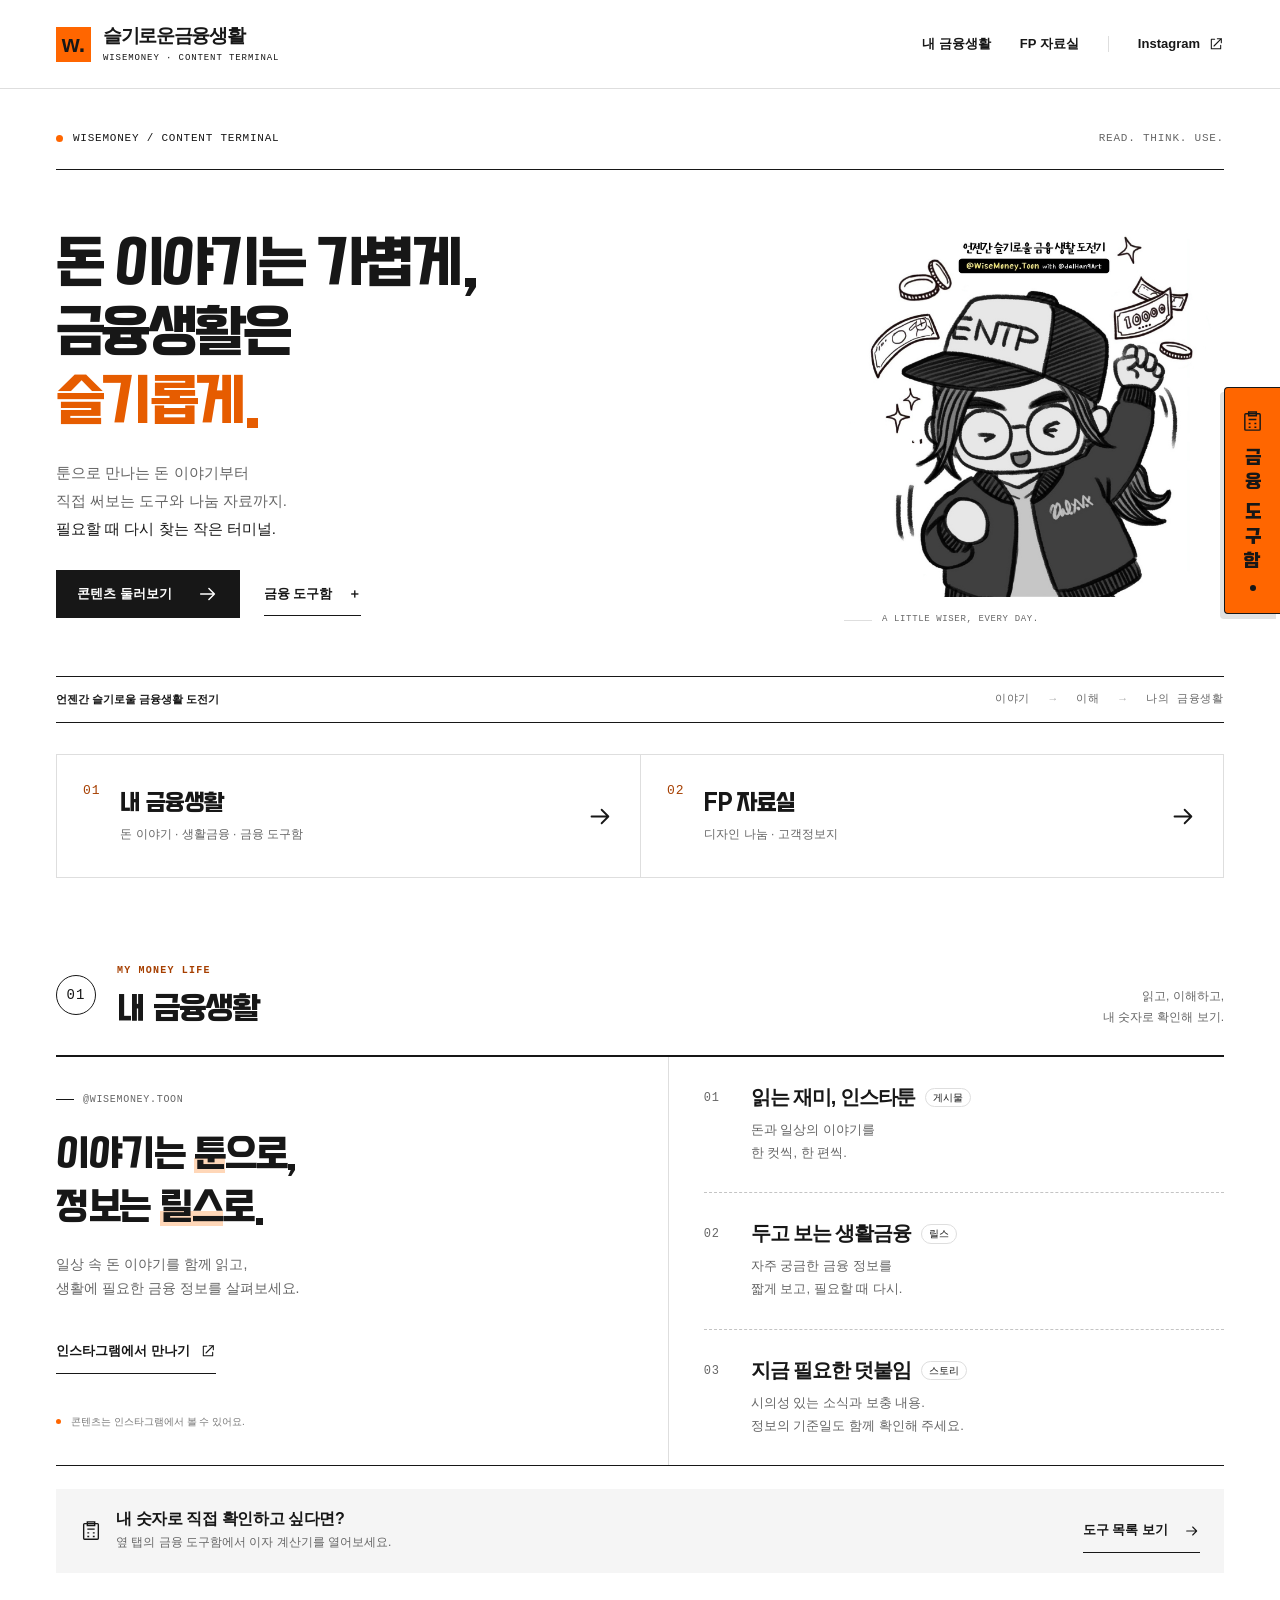
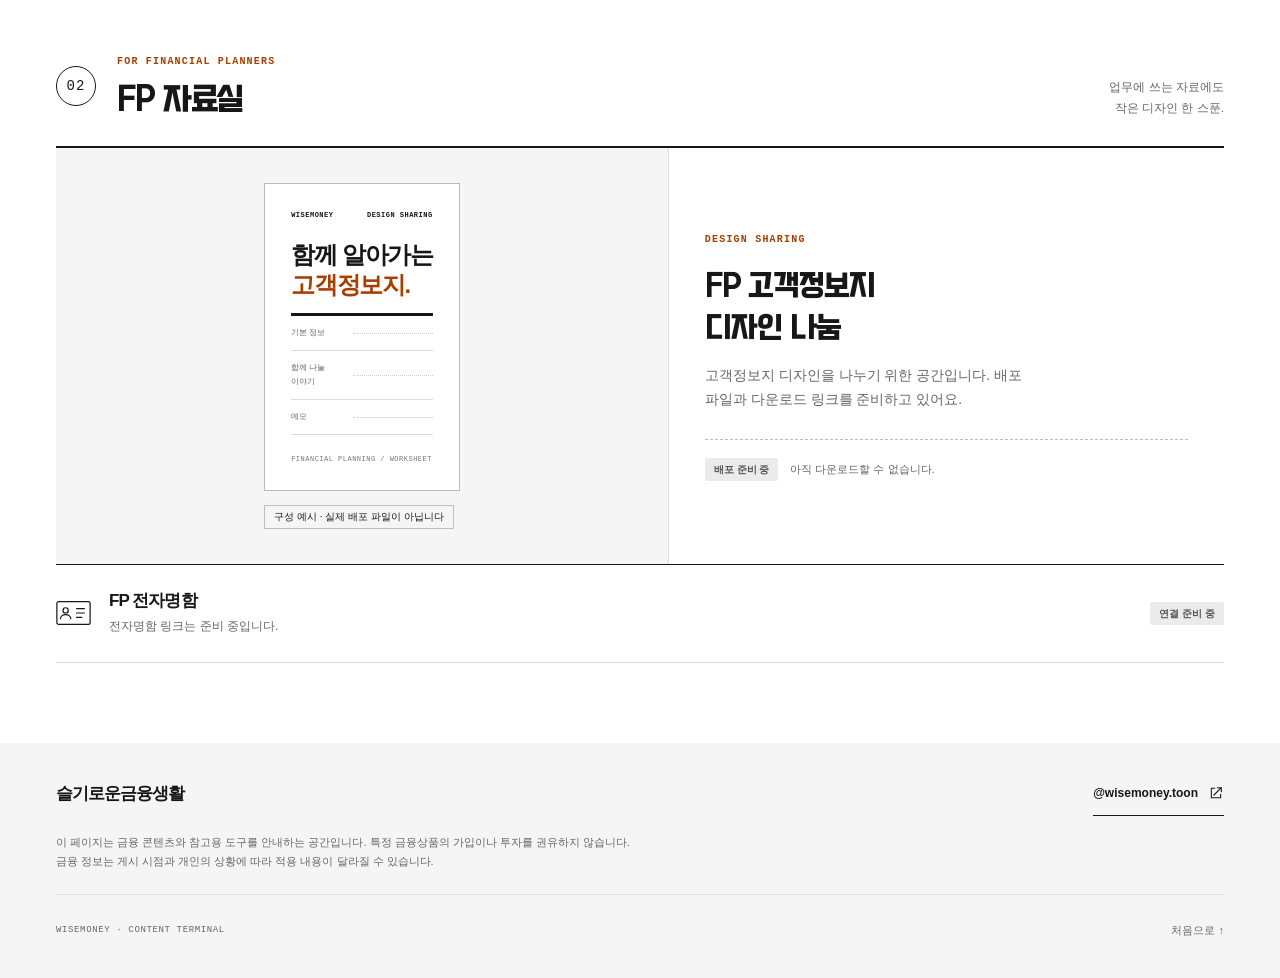
==== commit a6657092: "Apply Hanwha orange, visible toolbox and readable striped interest statement" ====
--- a/index.html
+++ b/index.html
@@ -15,13 +15,13 @@
   <meta property="og:image" content="https://dalhangah.github.io/wisemoney/resource/img/profilpic.jpg">
   <!-- Index layout: editorial cover + content directory. Tool subpages retain the input/results workspace. -->
   <style>
-    :root{--paper:#fff;--ink:#171717;--muted:#666;--line:#dedede;--soft:#f5f5f5;--accent:#c90000;--marker:#ffe77a;--page:1180px}
-    *{box-sizing:border-box}html{scroll-behavior:smooth;scroll-padding-top:110px}body{margin:0;background:var(--paper);color:var(--ink);font:16px/1.75 -apple-system,BlinkMacSystemFont,"Apple SD Gothic Neo","Noto Sans CJK KR","Malgun Gothic",sans-serif;word-break:keep-all;overflow-wrap:break-word}h1,h2,h3,p,figure{margin:0}h1,h2,h3{letter-spacing:-.055em;line-height:1.25}a{color:inherit;text-decoration:none}button{font:inherit;color:inherit;cursor:pointer}button,a{-webkit-tap-highlight-color:transparent}button:disabled{cursor:default}svg{display:block;flex-shrink:0}img{display:block;max-width:100%;height:auto}a:focus-visible,button:focus-visible{outline:3px solid var(--accent);outline-offset:5px}.wrap{width:min(var(--page),calc(100% - 112px));margin-inline:auto}.mono{font-family:ui-monospace,SFMono-Regular,Consolas,monospace;letter-spacing:.07em}.eyebrow{font-size:11px;font-weight:700;letter-spacing:.12em}.muted{color:var(--muted)}.red{color:var(--accent)}.icon{width:22px;height:22px}.small-icon{width:16px;height:16px}.sr-only{position:absolute;width:1px;height:1px;padding:0;margin:-1px;overflow:hidden;clip:rect(0,0,0,0);white-space:nowrap;border:0}.skip{position:fixed;top:12px;left:16px;z-index:100;transform:translateY(-180%);background:var(--ink);color:#fff;padding:10px 18px}.skip:focus{transform:none}
-    .site-header{position:sticky;top:0;z-index:20;background:rgba(255,255,255,.97);border-bottom:1px solid var(--line)}.header-inner{height:88px;display:flex;align-items:center;justify-content:space-between;gap:26px}.brand{display:flex;align-items:center;gap:12px;min-height:44px}.brand-mark{width:35px;height:35px;background:var(--accent);color:#fff;font:bold 23px/1 Arial,sans-serif;display:grid;place-items:center}.brand-name{font-size:19px;font-weight:900;letter-spacing:-.07em;line-height:1.3}.brand-note{display:block;font-size:9px;letter-spacing:.1em;font-weight:500;margin-top:4px}.top-nav{display:flex;align-items:center;gap:29px;font-size:13px;font-weight:650}.top-nav a{min-height:44px;display:flex;align-items:center;gap:8px}.top-nav a:hover{color:var(--accent)}.nav-divider{height:16px;width:1px;background:var(--line)}
-    .hero{padding-top:40px}.hero-kicker{display:flex;justify-content:space-between;align-items:center;gap:20px;font-size:11px;padding-bottom:21px;border-bottom:1px solid var(--ink)}.hero-kicker span:first-child{display:flex;align-items:center;gap:10px}.hero-kicker span:first-child:before{content:"";background:var(--accent);width:7px;height:7px;border-radius:50%}.hero-main{display:grid;grid-template-columns:1.25fr .85fr;align-items:center;gap:25px;padding-block:47px 48px}.hero h1{font-size:clamp(42px,4.5vw,65px);font-weight:900;line-height:1.2;letter-spacing:-.065em}.hero h1 .hero-line{display:block}.hero h1 em{font-style:normal;color:var(--accent)}.hero-description{margin-top:25px;font-size:15px;line-height:1.85;color:var(--muted)}.hero-description strong{font-weight:500;color:var(--ink)}.hero-actions{display:flex;align-items:center;gap:24px;flex-wrap:wrap;margin-top:28px}.button{display:inline-flex;align-items:center;justify-content:center;gap:25px;min-height:48px;padding:11px 20px;border:1px solid var(--ink);background:var(--ink);color:#fff;font-size:13px;font-weight:700;transition:background .16s,border-color .16s}.button:hover{background:var(--accent);border-color:var(--accent)}.text-link{display:inline-flex;align-items:center;gap:10px;min-height:44px;border-bottom:1px solid var(--ink);font-size:13px;font-weight:650}.text-link:hover{color:var(--accent);border-color:var(--accent)}.hero-art{position:relative;align-self:center;justify-self:end;width:min(100%,380px)}.hero-art img{width:100%;mix-blend-mode:multiply}.hero-art figcaption{display:flex;align-items:center;gap:10px;font-size:9px;color:var(--muted);padding-top:15px}.hero-art figcaption:before{content:"";height:1px;background:var(--line);width:28px}.hero-bottom{border-block:1px solid var(--ink);padding:13px 0;display:flex;justify-content:space-between;align-items:center;gap:24px;font-size:11px}.hero-bottom>span:first-child{font-weight:700}.hero-bottom b{font-weight:500;margin-inline:12px;color:#b0b0b0}
-    .directory{display:grid;grid-template-columns:1fr 1fr;margin-block:31px 84px;border:1px solid var(--line)}.directory-item{display:flex;align-items:center;gap:20px;padding:23px 26px;min-height:122px;transition:background .16s}.directory-item+.directory-item{border-left:1px solid var(--line)}.directory-item:hover{background:var(--soft)}.directory-number{font-size:13px;color:var(--accent);align-self:flex-start;padding-top:2px}.directory-item h2{font-size:23px;font-weight:800}.directory-item p{font-size:12px;color:var(--muted);margin-top:7px}.directory-item>.icon{margin-left:auto;width:27px;height:27px}.section{margin-bottom:80px;scroll-margin-top:110px}.section-head{display:flex;justify-content:space-between;align-items:flex-end;gap:30px;margin-bottom:27px}.section-title{display:flex;align-items:center;gap:21px}.section-number{font-size:14px;width:40px;height:40px;border-radius:50%;border:1px solid var(--ink);display:grid;place-items:center}.section-head .eyebrow{color:var(--accent);font-size:10px;margin-bottom:8px}.section-head h2{font-size:32px;font-weight:900}.section-head>p{font-size:12px;color:var(--muted);text-align:right}.content-grid{display:grid;grid-template-columns:1.1fr 1fr;gap:0;border-top:2px solid var(--ink);border-bottom:1px solid var(--ink)}.feature{padding:34px 40px 35px 0;display:flex;flex-direction:column;align-items:flex-start}.feature-label{display:inline-flex;align-items:center;gap:9px;color:var(--muted);font-size:10px}.feature-label:before{content:"";width:18px;height:1px;background:var(--ink)}.feature h3{font-size:38px;font-weight:900;line-height:1.4;margin-top:19px}.highlight{background:linear-gradient(transparent 60%,var(--marker) 60%,var(--marker) 91%,transparent 91%)}.feature p{font-size:14px;color:var(--muted);margin-top:18px;max-width:365px}.feature .text-link{margin-top:29px}.feature-footer{margin-top:auto;padding-top:38px;font-size:10px;color:#777;display:flex;align-items:center;gap:10px}.feature-footer .dot{width:5px;height:5px;border-radius:50%;background:var(--accent)}.routes{border-left:1px solid var(--line);padding-left:35px}.route{display:flex;gap:20px;align-items:flex-start;padding-block:28px}.route+.route{border-top:1px dashed #c4c4c4}.route-symbol{font-size:12px;color:var(--muted);padding-top:3px;width:27px;flex-shrink:0}.route-title{display:flex;align-items:center;gap:10px;flex-wrap:wrap;margin-bottom:9px}.route h3{font-size:20px;font-weight:800}.route p{font-size:13px;color:var(--muted)}.tag{font-size:10px;border:1px solid var(--line);padding:0 7px;border-radius:20px;white-space:nowrap}.tool-callout{display:flex;align-items:center;justify-content:space-between;gap:24px;margin-top:23px;padding:20px 24px;background:var(--soft)}.tool-callout-title{display:flex;gap:14px;align-items:center}.tool-callout h3{font-size:16px;letter-spacing:-.025em}.tool-callout p{font-size:12px;color:var(--muted);margin-top:3px}.plain-button{display:inline-flex;align-items:center;gap:16px;min-height:44px;padding:0;border:0;border-bottom:1px solid var(--ink);background:none;font-size:13px;font-weight:700;white-space:nowrap}.plain-button:hover{color:var(--accent);border-color:var(--accent)}
-    .resource-grid{display:grid;grid-template-columns:1.1fr 1fr;border-top:2px solid var(--ink);border-bottom:1px solid var(--ink)}.resource-cover{padding:35px 42px;background:var(--soft);display:flex;justify-content:center;align-items:center;min-height:338px}.sheet{background:#fff;border:1px solid #bbb;width:min(100%,300px);padding:25px 26px;position:relative}.sheet-top{display:flex;justify-content:space-between;font-size:7px;font-weight:700;letter-spacing:.07em}.sheet h3{font-size:24px;margin-top:19px;font-weight:900;padding-bottom:13px;border-bottom:3px solid var(--ink)}.sheet h3 span{color:var(--accent)}.sheet-row{display:flex;gap:12px;border-bottom:1px solid #ddd;padding:10px 0;font-size:8px}.sheet-row span{width:50px;color:var(--muted);flex-shrink:0}.sheet-row i{flex:1;border-bottom:1px dotted #ccc;align-self:center;height:1px}.sheet-foot{font-size:7px;color:#777;margin-top:18px}.preview-note{display:inline-block;margin-top:14px;font-size:10px;border:1px solid #bdbdbd;padding:2px 9px}.resource-copy{padding:36px;display:flex;flex-direction:column;align-items:flex-start;justify-content:center;border-left:1px solid var(--line)}.resource-copy>.eyebrow{color:var(--accent);font-size:10px}.resource-copy h3{font-size:30px;font-weight:900;line-height:1.4;margin-top:15px}.resource-copy p{font-size:14px;color:var(--muted);margin-top:15px;max-width:340px}.availability{display:flex;align-items:center;gap:12px;flex-wrap:wrap;border-top:1px dashed #bdbdbd;margin-top:27px;padding-top:18px;width:100%;font-size:11px;color:var(--muted)}.status{display:inline-flex;align-items:center;background:#ebebeb;color:#555;font-size:10px;line-height:1.7;padding:3px 9px;white-space:nowrap;border-radius:2px;font-weight:600}.status-ready{background:var(--ink);color:#fff}.business-card{display:flex;justify-content:space-between;align-items:center;gap:20px;border-bottom:1px solid var(--line);padding:25px 0}.business-card-info{display:flex;align-items:center;gap:18px}.business-card h3{font-size:17px;font-weight:800}.business-card p{font-size:12px;color:var(--muted);margin-top:4px}.card-icon{width:35px;height:26px}.footer{background:var(--soft);padding-block:29px 25px}.footer-top{display:flex;justify-content:space-between;gap:24px;align-items:center}.footer-brand{font-size:17px;font-weight:900;letter-spacing:-.055em}.footer .text-link{font-size:12px}.footer p{font-size:11px;color:var(--muted);line-height:1.8;margin-top:17px;max-width:710px}.footer-bottom{margin-top:22px;padding-top:14px;border-top:1px solid var(--line);display:flex;justify-content:space-between;align-items:center;gap:15px;font-size:9px;color:var(--muted)}.footer-bottom a{min-height:44px;display:flex;align-items:center;font-size:11px}
-    .tool-tab{position:fixed;right:0;top:43%;z-index:25;display:flex;align-items:center;gap:12px;writing-mode:vertical-rl;border:0;border-radius:4px 0 0 4px;background:var(--ink);color:#fff;padding:18px 14px;min-width:48px;font-size:12px;font-weight:700;letter-spacing:.1em;transition:background .16s}.tool-tab:hover{background:var(--accent)}.tool-tab .icon{width:19px;height:19px}.tool-tab .tab-dot{width:5px;height:5px;background:var(--marker);border-radius:50%}.tools-dialog{position:fixed;inset:0 0 0 auto;margin:0;width:min(460px,100%);max-width:100%;height:100dvh;max-height:100dvh;border:0;border-left:1px solid var(--line);padding:0;background:#fff;color:var(--ink);overflow:auto;overscroll-behavior:contain;box-shadow:-12px 0 60px #00000012}.tools-dialog::backdrop{background:#0006}.tools-dialog[open]{animation:drawer-in .24s ease-out}.drawer-inner{display:flex;flex-direction:column;min-height:100%}.drawer-header{padding:28px 30px 24px;display:flex;align-items:flex-start;justify-content:space-between;gap:16px;border-bottom:2px solid var(--ink)}.drawer-header .eyebrow{color:var(--accent);font-size:10px;margin-bottom:9px}.drawer-header h2{font-size:28px;font-weight:900}.close-button{display:grid;place-items:center;background:none;border:1px solid var(--line);width:44px;height:44px;flex-shrink:0}.close-button:hover{border-color:var(--ink);background:var(--soft)}.drawer-body{padding:27px 30px}.drawer-intro{font-size:13px;color:var(--muted);margin-bottom:28px}.tool-category{font-size:10px;color:var(--muted);margin-bottom:12px}.tool-list{list-style:none;margin:0;padding:0}.tool-list li+li{margin-top:20px}.tool-link,.tool-disabled{width:100%;display:block;text-align:left;border:1px solid var(--ink);padding:21px;background:#fff}.tool-link:hover{border-color:var(--accent);background:#fffafa}.tool-heading{display:flex;align-items:center;justify-content:space-between;gap:12px;font-size:18px;font-weight:800;letter-spacing:-.04em}.tool-description{display:block;font-size:12px;color:var(--muted);margin-top:8px;line-height:1.7}.tool-meta{margin-top:18px;display:flex;justify-content:space-between;align-items:center;gap:12px;font-size:11px}.tool-disabled{background:var(--soft);border-color:var(--line);color:#666}.drawer-note{padding:20px 30px 30px;margin-top:auto;border-top:1px dashed #bbb;font-size:11px;color:var(--muted);line-height:1.9}.drawer-note strong{color:var(--ink);display:block;margin-bottom:5px}.drawer-footer{border-top:1px solid var(--line);padding:16px 30px;display:flex;align-items:center;justify-content:space-between;gap:14px;font-size:10px}.no-js-tools{padding:16px;border:1px solid var(--line);margin:24px auto}.no-js-tools a{text-decoration:underline}.tool-tab[hidden],.js-only[hidden]{display:none}body.drawer-open{overflow:hidden}@keyframes drawer-in{from{transform:translateX(100%)}to{transform:translateX(0)}}
+    :root{--paper:#fff;--ink:#171717;--muted:#666;--line:#dedede;--soft:#f5f5f5;--accent:#ff6600;--accent-text:#a63f00;--marker:#ffe77a;--page:1180px}
+    *{box-sizing:border-box}html{scroll-behavior:smooth;scroll-padding-top:110px}body{margin:0;background:var(--paper);color:var(--ink);font:16px/1.75 -apple-system,BlinkMacSystemFont,"Apple SD Gothic Neo","Noto Sans CJK KR","Malgun Gothic",sans-serif;word-break:keep-all;overflow-wrap:break-word}h1,h2,h3,p,figure{margin:0}h1,h2,h3{letter-spacing:-.055em;line-height:1.25}a{color:inherit;text-decoration:none}button{font:inherit;color:inherit;cursor:pointer}button,a{-webkit-tap-highlight-color:transparent}button:disabled{cursor:default}svg{display:block;flex-shrink:0}img{display:block;max-width:100%;height:auto}a:focus-visible,button:focus-visible{outline:3px solid var(--accent-text);outline-offset:5px}.wrap{width:min(var(--page),calc(100% - 112px));margin-inline:auto}.mono{font-family:ui-monospace,SFMono-Regular,Consolas,monospace;letter-spacing:.07em}.eyebrow{font-size:11px;font-weight:700;letter-spacing:.12em}.muted{color:var(--muted)}.red{color:var(--accent-text)}.icon{width:22px;height:22px}.small-icon{width:16px;height:16px}.sr-only{position:absolute;width:1px;height:1px;padding:0;margin:-1px;overflow:hidden;clip:rect(0,0,0,0);white-space:nowrap;border:0}.skip{position:fixed;top:12px;left:16px;z-index:100;transform:translateY(-180%);background:var(--ink);color:#fff;padding:10px 18px}.skip:focus{transform:none}
+    .site-header{position:sticky;top:0;z-index:20;background:rgba(255,255,255,.97);border-bottom:1px solid var(--line)}.header-inner{height:88px;display:flex;align-items:center;justify-content:space-between;gap:26px}.brand{display:flex;align-items:center;gap:12px;min-height:44px}.brand-mark{width:35px;height:35px;background:var(--accent);color:var(--ink);font:bold 23px/1 Arial,sans-serif;display:grid;place-items:center}.brand-name{font-size:19px;font-weight:900;letter-spacing:-.07em;line-height:1.3}.brand-note{display:block;font-size:9px;letter-spacing:.1em;font-weight:500;margin-top:4px}.top-nav{display:flex;align-items:center;gap:29px;font-size:13px;font-weight:650}.top-nav a{min-height:44px;display:flex;align-items:center;gap:8px}.top-nav a:hover{color:var(--accent-text)}.nav-divider{height:16px;width:1px;background:var(--line)}
+    .hero{padding-top:40px}.hero-kicker{display:flex;justify-content:space-between;align-items:center;gap:20px;font-size:11px;padding-bottom:21px;border-bottom:1px solid var(--ink)}.hero-kicker span:first-child{display:flex;align-items:center;gap:10px}.hero-kicker span:first-child:before{content:"";background:var(--accent);width:7px;height:7px;border-radius:50%}.hero-main{display:grid;grid-template-columns:1.25fr .85fr;align-items:center;gap:25px;padding-block:47px 48px}.hero h1{font-size:clamp(42px,4.5vw,65px);font-weight:900;line-height:1.2;letter-spacing:-.065em}.hero h1 .hero-line{display:block}.hero h1 em{font-style:normal;color:var(--accent-text)}.hero-description{margin-top:25px;font-size:15px;line-height:1.85;color:var(--muted)}.hero-description strong{font-weight:500;color:var(--ink)}.hero-actions{display:flex;align-items:center;gap:24px;flex-wrap:wrap;margin-top:28px}.button{display:inline-flex;align-items:center;justify-content:center;gap:25px;min-height:48px;padding:11px 20px;border:1px solid var(--ink);background:var(--ink);color:#fff;font-size:13px;font-weight:700;transition:background .16s,border-color .16s}.button:hover{background:var(--accent);border-color:var(--ink);color:var(--ink)}.text-link{display:inline-flex;align-items:center;gap:10px;min-height:44px;border-bottom:1px solid var(--ink);font-size:13px;font-weight:650}.text-link:hover{color:var(--accent-text);border-color:var(--accent-text)}.hero-art{position:relative;align-self:center;justify-self:end;width:min(100%,380px)}.hero-art img{width:100%;mix-blend-mode:multiply}.hero-art figcaption{display:flex;align-items:center;gap:10px;font-size:9px;color:var(--muted);padding-top:15px}.hero-art figcaption:before{content:"";height:1px;background:var(--line);width:28px}.hero-bottom{border-block:1px solid var(--ink);padding:13px 0;display:flex;justify-content:space-between;align-items:center;gap:24px;font-size:11px}.hero-bottom>span:first-child{font-weight:700}.hero-bottom b{font-weight:500;margin-inline:12px;color:#b0b0b0}
+    .directory{display:grid;grid-template-columns:1fr 1fr;margin-block:31px 84px;border:1px solid var(--line)}.directory-item{display:flex;align-items:center;gap:20px;padding:23px 26px;min-height:122px;transition:background .16s}.directory-item+.directory-item{border-left:1px solid var(--line)}.directory-item:hover{background:var(--soft)}.directory-number{font-size:13px;color:var(--accent-text);align-self:flex-start;padding-top:2px}.directory-item h2{font-size:23px;font-weight:800}.directory-item p{font-size:12px;color:var(--muted);margin-top:7px}.directory-item>.icon{margin-left:auto;width:27px;height:27px}.section{margin-bottom:80px;scroll-margin-top:110px}.section-head{display:flex;justify-content:space-between;align-items:flex-end;gap:30px;margin-bottom:27px}.section-title{display:flex;align-items:center;gap:21px}.section-number{font-size:14px;width:40px;height:40px;border-radius:50%;border:1px solid var(--ink);display:grid;place-items:center}.section-head .eyebrow{color:var(--accent-text);font-size:10px;margin-bottom:8px}.section-head h2{font-size:32px;font-weight:900}.section-head>p{font-size:12px;color:var(--muted);text-align:right}.content-grid{display:grid;grid-template-columns:1.1fr 1fr;gap:0;border-top:2px solid var(--ink);border-bottom:1px solid var(--ink)}.feature{padding:34px 40px 35px 0;display:flex;flex-direction:column;align-items:flex-start}.feature-label{display:inline-flex;align-items:center;gap:9px;color:var(--muted);font-size:10px}.feature-label:before{content:"";width:18px;height:1px;background:var(--ink)}.feature h3{font-size:38px;font-weight:900;line-height:1.4;margin-top:19px}.highlight{background:linear-gradient(transparent 60%,var(--marker) 60%,var(--marker) 91%,transparent 91%)}.feature p{font-size:14px;color:var(--muted);margin-top:18px;max-width:365px}.feature .text-link{margin-top:29px}.feature-footer{margin-top:auto;padding-top:38px;font-size:10px;color:#777;display:flex;align-items:center;gap:10px}.feature-footer .dot{width:5px;height:5px;border-radius:50%;background:var(--accent)}.routes{border-left:1px solid var(--line);padding-left:35px}.route{display:flex;gap:20px;align-items:flex-start;padding-block:28px}.route+.route{border-top:1px dashed #c4c4c4}.route-symbol{font-size:12px;color:var(--muted);padding-top:3px;width:27px;flex-shrink:0}.route-title{display:flex;align-items:center;gap:10px;flex-wrap:wrap;margin-bottom:9px}.route h3{font-size:20px;font-weight:800}.route p{font-size:13px;color:var(--muted)}.tag{font-size:10px;border:1px solid var(--line);padding:0 7px;border-radius:20px;white-space:nowrap}.tool-callout{display:flex;align-items:center;justify-content:space-between;gap:24px;margin-top:23px;padding:20px 24px;background:var(--soft)}.tool-callout-title{display:flex;gap:14px;align-items:center}.tool-callout h3{font-size:16px;letter-spacing:-.025em}.tool-callout p{font-size:12px;color:var(--muted);margin-top:3px}.plain-button{display:inline-flex;align-items:center;gap:16px;min-height:44px;padding:0;border:0;border-bottom:1px solid var(--ink);background:none;font-size:13px;font-weight:700;white-space:nowrap}.plain-button:hover{color:var(--accent-text);border-color:var(--accent-text)}
+    .resource-grid{display:grid;grid-template-columns:1.1fr 1fr;border-top:2px solid var(--ink);border-bottom:1px solid var(--ink)}.resource-cover{padding:35px 42px;background:var(--soft);display:flex;justify-content:center;align-items:center;min-height:338px}.sheet{background:#fff;border:1px solid #bbb;width:min(100%,300px);padding:25px 26px;position:relative}.sheet-top{display:flex;justify-content:space-between;font-size:7px;font-weight:700;letter-spacing:.07em}.sheet h3{font-size:24px;margin-top:19px;font-weight:900;padding-bottom:13px;border-bottom:3px solid var(--ink)}.sheet h3 span{color:var(--accent-text)}.sheet-row{display:flex;gap:12px;border-bottom:1px solid #ddd;padding:10px 0;font-size:8px}.sheet-row span{width:50px;color:var(--muted);flex-shrink:0}.sheet-row i{flex:1;border-bottom:1px dotted #ccc;align-self:center;height:1px}.sheet-foot{font-size:7px;color:#777;margin-top:18px}.preview-note{display:inline-block;margin-top:14px;font-size:10px;border:1px solid #bdbdbd;padding:2px 9px}.resource-copy{padding:36px;display:flex;flex-direction:column;align-items:flex-start;justify-content:center;border-left:1px solid var(--line)}.resource-copy>.eyebrow{color:var(--accent-text);font-size:10px}.resource-copy h3{font-size:30px;font-weight:900;line-height:1.4;margin-top:15px}.resource-copy p{font-size:14px;color:var(--muted);margin-top:15px;max-width:340px}.availability{display:flex;align-items:center;gap:12px;flex-wrap:wrap;border-top:1px dashed #bdbdbd;margin-top:27px;padding-top:18px;width:100%;font-size:11px;color:var(--muted)}.status{display:inline-flex;align-items:center;background:#ebebeb;color:#555;font-size:10px;line-height:1.7;padding:3px 9px;white-space:nowrap;border-radius:2px;font-weight:600}.status-ready{background:var(--ink);color:#fff}.business-card{display:flex;justify-content:space-between;align-items:center;gap:20px;border-bottom:1px solid var(--line);padding:25px 0}.business-card-info{display:flex;align-items:center;gap:18px}.business-card h3{font-size:17px;font-weight:800}.business-card p{font-size:12px;color:var(--muted);margin-top:4px}.card-icon{width:35px;height:26px}.footer{background:var(--soft);padding-block:29px 25px}.footer-top{display:flex;justify-content:space-between;gap:24px;align-items:center}.footer-brand{font-size:17px;font-weight:900;letter-spacing:-.055em}.footer .text-link{font-size:12px}.footer p{font-size:11px;color:var(--muted);line-height:1.8;margin-top:17px;max-width:710px}.footer-bottom{margin-top:22px;padding-top:14px;border-top:1px solid var(--line);display:flex;justify-content:space-between;align-items:center;gap:15px;font-size:9px;color:var(--muted)}.footer-bottom a{min-height:44px;display:flex;align-items:center;font-size:11px}
+    .tool-tab{position:fixed;right:0;top:43%;z-index:25;display:flex;align-items:center;gap:12px;writing-mode:vertical-rl;border:0;border-radius:4px 0 0 4px;background:var(--ink);color:#fff;padding:18px 14px;min-width:48px;font-size:12px;font-weight:700;letter-spacing:.1em;transition:background .16s}.tool-tab:hover{background:var(--accent)}.tool-tab .icon{width:19px;height:19px}.tool-tab .tab-dot{width:5px;height:5px;background:var(--marker);border-radius:50%}.tools-dialog{position:fixed;inset:0 0 0 auto;margin:0;width:min(460px,100%);max-width:100%;height:100dvh;max-height:100dvh;border:0;border-left:1px solid var(--line);padding:0;background:#fff;color:var(--ink);overflow:auto;overscroll-behavior:contain;box-shadow:-12px 0 60px #00000012}.tools-dialog::backdrop{background:#0006}.tools-dialog[open]{animation:drawer-in .24s ease-out}.drawer-inner{display:flex;flex-direction:column;min-height:100%}.drawer-header{padding:28px 30px 24px;display:flex;align-items:flex-start;justify-content:space-between;gap:16px;border-bottom:2px solid var(--ink)}.drawer-header .eyebrow{color:var(--accent-text);font-size:10px;margin-bottom:9px}.drawer-header h2{font-size:28px;font-weight:900}.close-button{display:grid;place-items:center;background:none;border:1px solid var(--line);width:44px;height:44px;flex-shrink:0}.close-button:hover{border-color:var(--ink);background:var(--soft)}.drawer-body{padding:27px 30px}.drawer-intro{font-size:13px;color:var(--muted);margin-bottom:28px}.tool-category{font-size:10px;color:var(--muted);margin-bottom:12px}.tool-list{list-style:none;margin:0;padding:0}.tool-list li+li{margin-top:20px}.tool-link,.tool-disabled{width:100%;display:block;text-align:left;border:1px solid var(--ink);padding:21px;background:#fff}.tool-link:hover{border-color:var(--accent-text);background:#fff4eb}.tool-heading{display:flex;align-items:center;justify-content:space-between;gap:12px;font-size:18px;font-weight:800;letter-spacing:-.04em}.tool-description{display:block;font-size:12px;color:var(--muted);margin-top:8px;line-height:1.7}.tool-meta{margin-top:18px;display:flex;justify-content:space-between;align-items:center;gap:12px;font-size:11px}.tool-disabled{background:var(--soft);border-color:var(--line);color:#666}.drawer-note{padding:20px 30px 30px;margin-top:auto;border-top:1px dashed #bbb;font-size:11px;color:var(--muted);line-height:1.9}.drawer-note strong{color:var(--ink);display:block;margin-bottom:5px}.drawer-footer{border-top:1px solid var(--line);padding:16px 30px;display:flex;align-items:center;justify-content:space-between;gap:14px;font-size:10px}.no-js-tools{padding:16px;border:1px solid var(--line);margin:24px auto}.no-js-tools a{text-decoration:underline}.tool-tab[hidden],.js-only[hidden]{display:none}body.drawer-open{overflow:hidden}@keyframes drawer-in{from{transform:translateX(100%)}to{transform:translateX(0)}}
     @media(min-width:1500px){.hero-main{padding-block:60px}.hero h1{font-size:68px}.hero-art{width:400px}}
     @media(max-width:1020px){.wrap{width:calc(100% - 90px)}.top-nav{gap:18px}.hero-main{grid-template-columns:1.2fr .8fr;gap:20px}.hero h1{font-size:49px}.hero-description{font-size:14px}.hero-actions{gap:17px}.hero-art{max-width:320px}.feature h3{font-size:33px}.feature{padding-right:28px}.routes{padding-left:26px}.route h3{font-size:18px}.resource-copy{padding:28px}.resource-cover{padding:28px}.resource-copy h3{font-size:26px}}
     @media(max-width:760px){html{scroll-padding-top:94px}.wrap{width:calc(100% - 44px)}.header-inner{height:72px;gap:16px}.brand{gap:9px}.brand-mark{width:30px;height:30px;font-size:20px}.brand-name{font-size:17px}.brand-note{font-size:8px}.top-nav{gap:0;font-size:11px}.nav-section,.nav-divider{display:none!important}.top-nav .small-icon{width:13px;height:13px}.hero{padding-top:25px}.hero-kicker{font-size:9px;padding-bottom:16px}.hero-kicker .edition{display:none}.hero-main{grid-template-columns:1fr;padding-block:29px 28px;gap:22px}.hero h1{font-size:clamp(37px,7.7vw,56px);line-height:1.23}.hero h1 .hero-line{display:block}.hero-description{font-size:14px;line-height:1.8;margin-top:21px;max-width:100%}.hero-actions{margin-top:24px;gap:23px}.hero-art{justify-self:center;width:100%;max-width:310px}.hero-art figcaption{justify-content:center;padding-top:9px}.hero-bottom{display:block;font-size:10px;padding-block:12px}.hero-bottom>span{display:block}.hero-bottom>span+span{margin-top:3px}.hero-bottom b{margin-inline:7px}.directory{grid-template-columns:1fr;margin-block:24px 55px}.directory-item{padding:20px;min-height:104px;gap:17px}.directory-item+.directory-item{border-left:0;border-top:1px solid var(--line)}.directory-item h2{font-size:21px}.directory-item p{font-size:11px;margin-top:5px}.directory-item>.icon{width:23px;height:23px}.section{margin-bottom:54px;scroll-margin-top:94px}.section-head{align-items:flex-start;gap:15px;display:block;margin-bottom:22px}.section-title{gap:15px}.section-number{width:34px;height:34px;font-size:12px}.section-head .eyebrow{font-size:8px;letter-spacing:.1em;margin-bottom:7px}.section-head h2{font-size:29px}.section-head>p{text-align:left;font-size:12px;margin-top:14px;padding-left:49px}.section-head>p br{display:none}.content-grid,.resource-grid{grid-template-columns:1fr}.feature{padding:28px 0 25px}.feature h3{font-size:34px;margin-top:15px}.feature p{font-size:13px}.feature .text-link{margin-top:22px}.feature-footer{padding-top:24px;font-size:9px}.routes{padding:0;border-left:0;border-top:1px solid var(--ink)}.route{padding:22px 0;gap:18px}.route h3{font-size:18px}.route p{font-size:12px}.tool-callout{padding:21px;align-items:flex-start;flex-direction:column;gap:13px;margin-top:20px}.tool-callout-title{gap:12px}.tool-callout h3{font-size:16px}.tool-callout p{font-size:11px}.tool-callout .plain-button{margin-left:34px;font-size:12px;min-height:42px}.resource-cover{min-height:310px;padding:28px}.resource-copy{border-left:0;border-top:1px solid var(--line);padding:27px 22px}.resource-copy h3{font-size:27px}.resource-copy p{font-size:13px}.availability{font-size:10px;margin-top:23px}.business-card{padding:22px 0;gap:15px}.business-card-info{gap:13px}.business-card h3{font-size:16px}.business-card p{font-size:11px}.business-card .status{font-size:9px}.card-icon{width:30px}.footer-top{align-items:flex-start;flex-direction:column;gap:8px}.footer .text-link{font-size:11px}.footer p{font-size:10px;line-height:1.9}.footer-bottom{font-size:8px}.footer-bottom a{font-size:10px}.tool-tab{top:auto;bottom:max(18px,env(safe-area-inset-bottom));writing-mode:horizontal-tb;border-radius:4px 0 0 4px;padding:13px 16px;font-size:11px;letter-spacing:0;gap:9px;min-height:48px;box-shadow:0 3px 16px #0002}.tool-tab .tab-dot{display:none}.footer{padding-bottom:80px}.drawer-header{padding:25px 24px 22px}.drawer-body{padding:24px}.drawer-note{padding:20px 24px 26px}.drawer-footer{padding:16px 24px}}
@@ -29,7 +29,7 @@
     @media(prefers-reduced-motion:reduce){html{scroll-behavior:auto}*,*::before,*::after{animation:none!important;transition:none!important}}
     @media print{.site-header{position:static}.tool-tab,.tools-dialog,.tool-callout,.hero-actions{display:none!important}.wrap{width:100%}.hero-main{padding-block:24px}.section{break-inside:avoid}.footer{background:#fff;padding-bottom:0}}
   </style>
-  <link rel="stylesheet" href="./resource/css/editorial.css">
+  <link rel="stylesheet" href="./resource/css/editorial.css?v=20261106-hanwha">
 </head>
 <body id="top">
   <a class="skip" href="#main">본문으로 바로가기</a>
@@ -95,14 +95,22 @@
         document.body.classList.add('drawer-open');
         markExpanded(true);
       };
-      const closeTools = () => { if (dialog.open) dialog.close(); };
-      triggers.forEach(el => el.addEventListener('click', openTools));
-      dialog.querySelector('[data-close-tools]').addEventListener('click', closeTools);
-      dialog.addEventListener('close', () => {
+      const restorePage = () => {
+        if (dialog.open) return;
         document.body.classList.remove('drawer-open');
         markExpanded(false);
         if (returnFocus && returnFocus.isConnected) returnFocus.focus({ preventScroll: true });
-      });
+        returnFocus = null;
+      };
+      const closeTools = () => {
+        if (dialog.open) dialog.close();
+        restorePage();
+      };
+      triggers.forEach(el => el.addEventListener('click', openTools));
+      dialog.querySelector('[data-close-tools]').addEventListener('click', closeTools);
+      dialog.addEventListener('cancel', event => { event.preventDefault(); closeTools(); });
+      // Keep state in sync immediately and ignore a queued close after reopening.
+      dialog.addEventListener('close', restorePage);
       // Native modal dialog makes the background inert. Keep Tab inside the panel,
       // including embedded browser previews where focus can otherwise enter browser chrome.
       dialog.addEventListener('keydown', event => {
--- a/resource/css/editorial.css
+++ b/resource/css/editorial.css
@@ -16,8 +16,13 @@
   --muted: #666;
   --line: #dedede;
   --soft: #f5f5f5;
-  --accent: #c90000;
-  --marker: #ffe77a;
+  /* Hanwha CI, Identifier 1.14: web-safe orange #FF6600.
+     https://hanwharobotics.co.kr/resources/download/HanwhaRobotics_CI_Guide_EN.pdf#page=21
+     Use dark ink on brand fills; the darker orange is for readable text/focus. */
+  --accent: #ff6600;
+  --accent-text: #a63f00;
+  --accent-soft: #fff1e6;
+  --marker: #ffd7b8;
   --display: 'WiseMoney Display', 'Apple SD Gothic Neo', 'Noto Sans CJK KR', 'Malgun Gothic', sans-serif;
 }
 body h1,
@@ -30,3 +35,99 @@
   font-weight: 400 !important;
   letter-spacing: -.035em;
 }
+
+/* A visible, consistently weighted entry to the finance tools. The display
+   face has naturally heavy strokes and is the same face used in the hero. */
+body .tool-tab {
+  background: var(--accent);
+  color: var(--ink);
+  border: 1px solid var(--ink);
+  border-right: 0;
+  border-radius: 4px 0 0 4px;
+  padding: 22px 13px;
+  min-width: 56px;
+  font-family: var(--display);
+  font-size: 19px;
+  font-weight: 400;
+  line-height: 1.3;
+  letter-spacing: .025em;
+  box-shadow: -4px 5px 0 rgb(23 23 23 / 12%);
+}
+body .tool-tab:hover,
+body .tool-tab[aria-expanded="true"] {
+  background: #ff7c26;
+  color: var(--ink);
+}
+body .tool-tab:focus-visible {
+  outline: 3px solid var(--ink);
+  outline-offset: -5px;
+}
+body .tool-tab .icon { width: 23px; height: 23px; }
+body .tool-tab .tab-dot { background: var(--ink); width: 6px; height: 6px; }
+body #menuOpenBtn {
+  color: var(--ink) !important;
+  background: var(--accent) !important;
+  border-color: var(--ink) !important;
+  min-height: 44px;
+  min-width: 44px;
+}
+body #menuOpenBtn span { font-family: var(--display); font-size: 14px; font-weight: 400; }
+
+/* Restore the original colored column bands, with a real alternating-row
+   rhythm. Warm sand and quiet blue remain; monthly compounding uses orange. */
+.statement-help { margin: -4px 0 14px; color: #626262; font-size: 12px; line-height: 1.7; }
+.statement-scroll { max-width: 100%; overscroll-behavior-x: contain; border: 1px solid #b6b1ab; }
+.statement-scroll:focus-visible { outline: 3px solid var(--accent-text); outline-offset: 4px; }
+body .yearly-statement { min-width: 920px; font-variant-numeric: tabular-nums; }
+body .yearly-statement :is(th,td) { border-color: #d8d2c9 !important; }
+body .yearly-statement thead th { color: #272522 !important; }
+body .yearly-statement thead tr:first-child th[rowspan] {
+  background: #f2f0eb !important;
+  border-bottom: 2px solid #a49b8c !important;
+}
+body .yearly-statement thead tr:first-child th:nth-child(4) { background: #f4e5bd !important; color: #634714 !important; border-top: 3px solid #8a641b !important; }
+body .yearly-statement thead tr:first-child th:nth-child(5) { background: #dceaf4 !important; color: #204f6c !important; border-top: 3px solid #286386 !important; }
+body .yearly-statement thead tr:first-child th:nth-child(6) { background: var(--accent) !important; color: var(--ink) !important; border-top: 3px solid var(--accent-text) !important; }
+body .yearly-statement thead tr:nth-child(2) th:nth-child(-n+3) { background: #fbf2dc !important; color: #634714 !important; }
+body .yearly-statement thead tr:nth-child(2) th:nth-child(n+4):nth-child(-n+6) { background: #edf4f9 !important; color: #204f6c !important; }
+body .yearly-statement thead tr:nth-child(2) th:nth-child(n+7) { background: #ffe5d0 !important; color: #803300 !important; }
+body .yearly-statement thead tr:nth-child(2) th { border-bottom: 2px solid #a49b8c !important; }
+body #dataTableBody tr { --base-cell: #fff; --simple-cell: #fffbef; --annual-cell: #f4f9fd; --monthly-cell: #fff4eb; }
+body #dataTableBody tr:nth-child(even) { --base-cell: #f5f2ec; --simple-cell: #f7edcf; --annual-cell: #e5eff7; --monthly-cell: #ffe3cc; }
+body #dataTableBody tr:hover { --base-cell: #ece6da; --simple-cell: #f1e0ae; --annual-cell: #d5e7f4; --monthly-cell: #ffd0ab; }
+body #dataTableBody td {
+  color: #39342f !important;
+  background: var(--base-cell) !important;
+  border-bottom: 1px solid #ddd6cb !important;
+  padding-block: 12px;
+}
+body #dataTableBody td:nth-child(n+4):nth-child(-n+6) { color: #634714 !important; background: var(--simple-cell) !important; }
+body #dataTableBody td:nth-child(n+7):nth-child(-n+9) { color: #204f6c !important; background: var(--annual-cell) !important; }
+body #dataTableBody td:nth-child(n+10) { color: #803300 !important; background: var(--monthly-cell) !important; }
+body #dataTableBody td:is(:nth-child(3),:nth-child(6),:nth-child(9),:nth-child(12)) { font-weight: 800; }
+body #dataTableBody td:is(:nth-child(3),:nth-child(6),:nth-child(9)) { border-right: 2px solid #c9bca7 !important; }
+body #dataTableBody tr:last-child td { border-top: 2px solid #a49b8c !important; border-bottom: 0 !important; }
+body .yearly-statement thead tr:first-child th:first-child,
+body #dataTableBody td:first-child { position: sticky; left: 0; z-index: 1; }
+body .yearly-statement thead tr:first-child th:first-child { z-index: 2; }
+
+@media (max-width: 760px) {
+  body .tool-tab {
+    font-size: 17px;
+    padding: 14px 18px;
+    min-height: 54px;
+    bottom: max(18px, env(safe-area-inset-bottom));
+    box-shadow: -3px 4px 0 rgb(23 23 23 / 12%);
+  }
+  body .tool-tab .icon { width: 21px; height: 21px; }
+  body .footer { padding-bottom: 96px; }
+  .statement-help { font-size: 11px; }
+}
+@media print {
+  .statement-help { display: none; }
+  .statement-scroll { overflow: visible !important; }
+  body .yearly-statement { min-width: 0; width: 100%; print-color-adjust: exact; -webkit-print-color-adjust: exact; }
+  body .yearly-statement :is(th,td) { padding: 5px 3px; font-size: 8px; }
+}
+/* Large display type uses a close orange shade meeting 3:1 on white. */
+body .hero h1 em { color: #e65c00; }
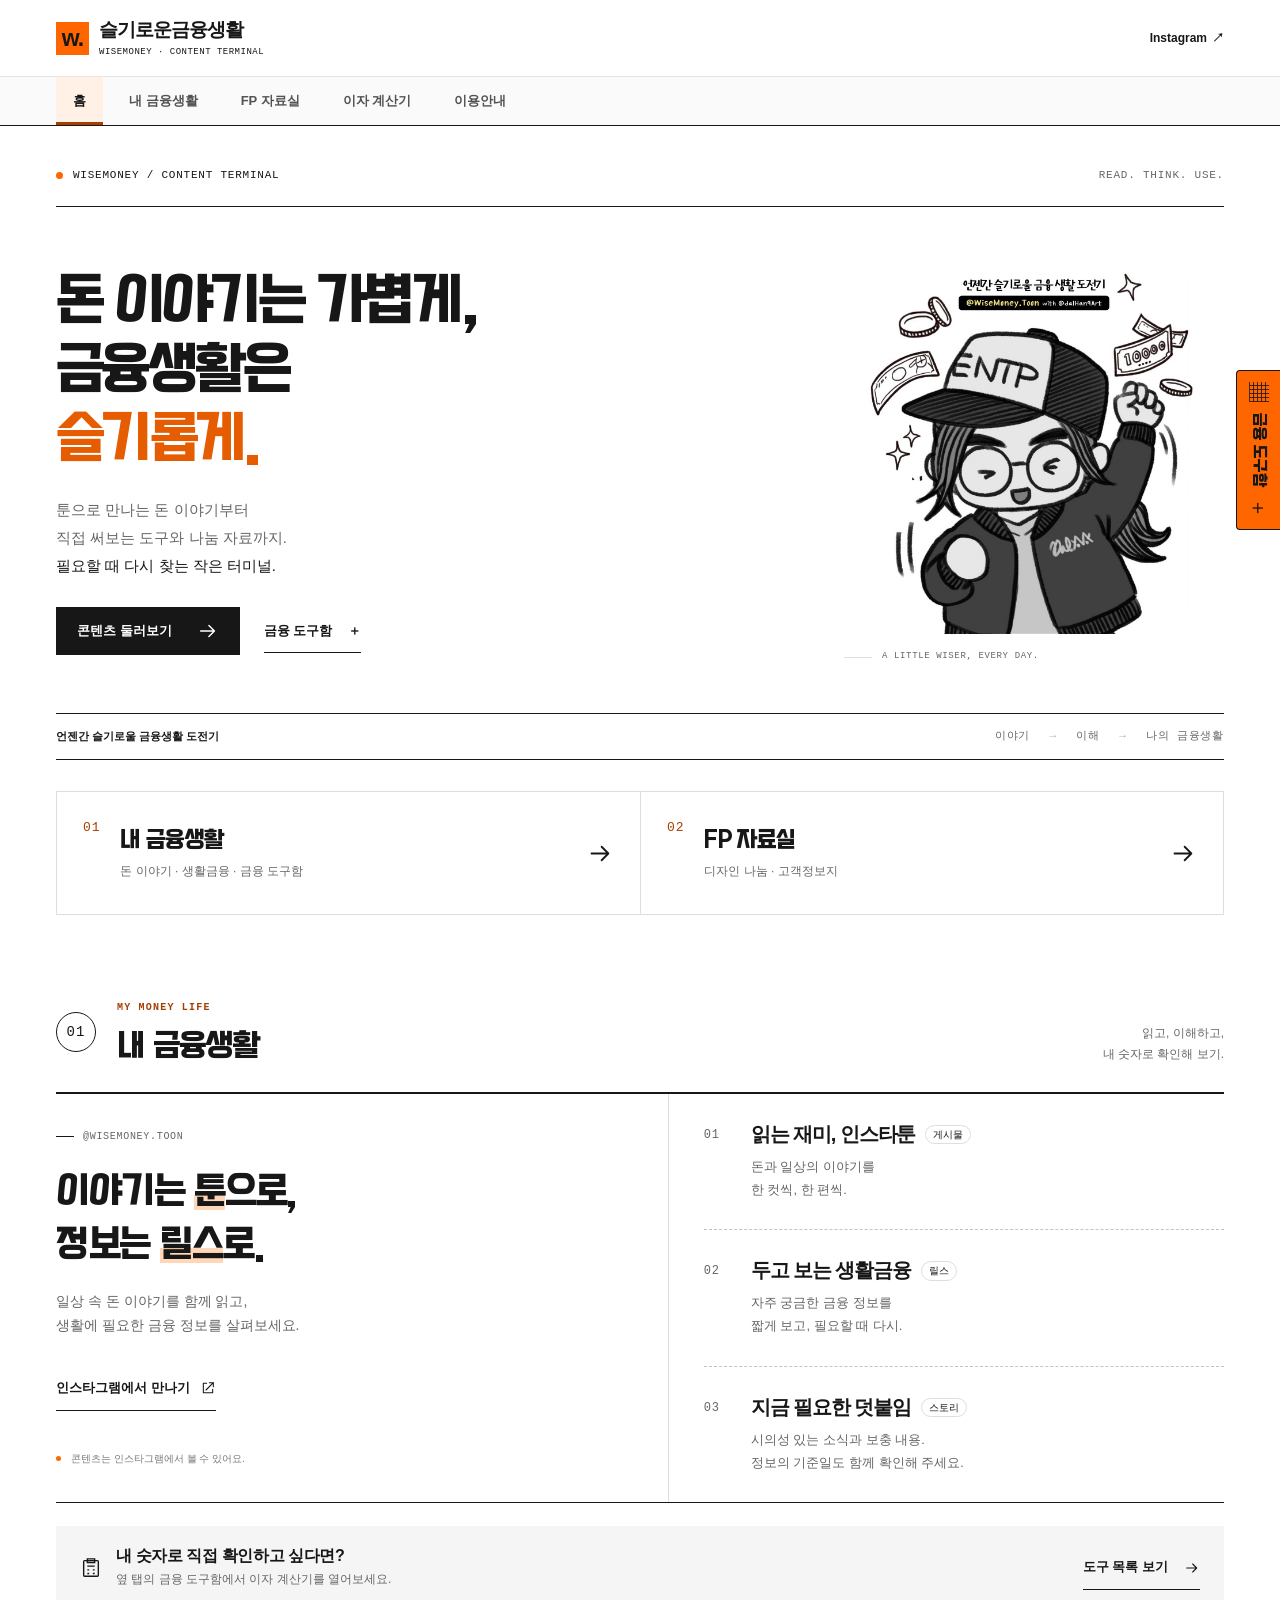
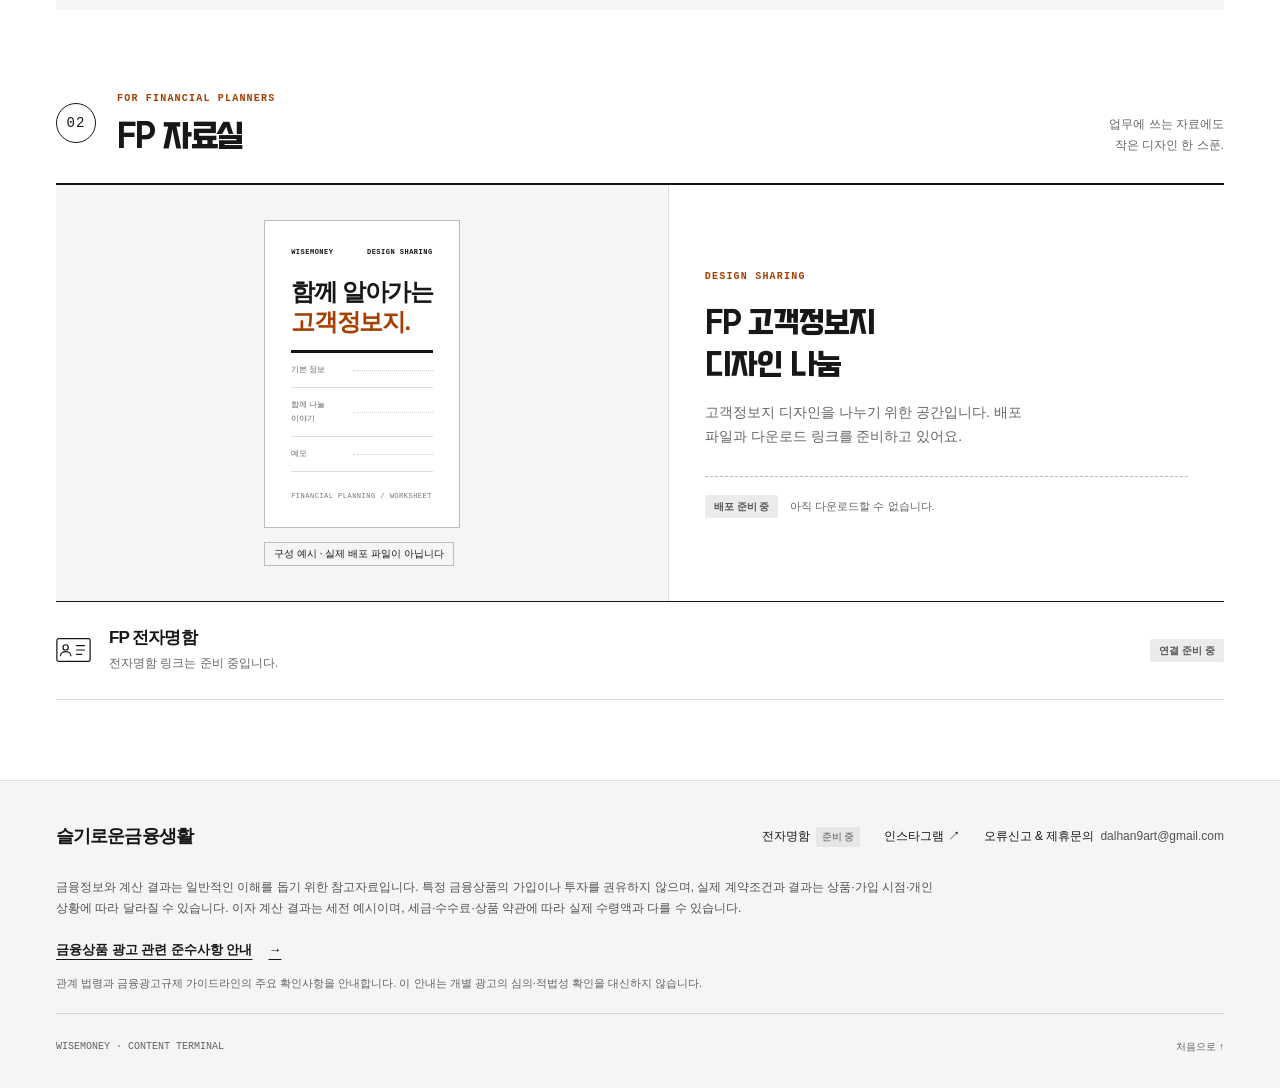
==== commit 4a205352: "Add persistent navigation, edge toolbox and shared compliance footer" ====
--- a/index.html
+++ b/index.html
@@ -29,15 +29,18 @@
     @media(prefers-reduced-motion:reduce){html{scroll-behavior:auto}*,*::before,*::after{animation:none!important;transition:none!important}}
     @media print{.site-header{position:static}.tool-tab,.tools-dialog,.tool-callout,.hero-actions{display:none!important}.wrap{width:100%}.hero-main{padding-block:24px}.section{break-inside:avoid}.footer{background:#fff;padding-bottom:0}}
   </style>
-  <link rel="stylesheet" href="./resource/css/editorial.css?v=20261106-hanwha">
+  <link rel="stylesheet" href="./resource/css/editorial.css?v=20261106-navigation">
 </head>
-<body id="top">
+<body id="top" data-page="home">
   <a class="skip" href="#main">본문으로 바로가기</a>
   <svg xmlns="http://www.w3.org/2000/svg" style="display:none" aria-hidden="true"><symbol id="arrow" viewBox="0 0 24 24"><path d="M4 12h15m-6-6 6 6-6 6" fill="none" stroke="currentColor" stroke-width="1.6" stroke-linecap="round" stroke-linejoin="round"/></symbol><symbol id="external" viewBox="0 0 24 24"><path d="M14 4h6v6m0-6L9 15M10 5H5v14h14v-5" fill="none" stroke="currentColor" stroke-width="1.6" stroke-linecap="round" stroke-linejoin="round"/></symbol><symbol id="tools-icon" viewBox="0 0 24 24"><rect x="4" y="4" width="16" height="17" rx="1" fill="none" stroke="currentColor" stroke-width="1.5"/><path d="M8 2h8v4H8zM8 10h8m-8 4h2m4 0h2m-8 4h2m4 0h2" fill="none" stroke="currentColor" stroke-width="1.5"/></symbol></svg>
-  <header class="site-header"><div class="wrap header-inner">
-    <a class="brand" href="#top" aria-label="슬기로운금융생활 처음으로"><span class="brand-mark" aria-hidden="true">w.</span><span class="brand-name">슬기로운금융생활<span class="brand-note mono">WISEMONEY · CONTENT TERMINAL</span></span></a>
-    <nav class="top-nav" aria-label="주 메뉴"><a class="nav-section" href="#my-finance">내 금융생활</a><a class="nav-section" href="#fp-library">FP 자료실</a><span class="nav-divider" aria-hidden="true"></span><a href="https://www.instagram.com/wisemoney.toon" target="_blank" rel="noopener noreferrer">Instagram<svg class="small-icon" aria-hidden="true"><use href="#external"/></svg><span class="sr-only">(새 창)</span></a></nav>
-  </div></header>
+  <header class="site-header" data-site-header>
+    <div class="site-shell site-title-row">
+      <a class="site-brand" href="./index.html#top" aria-label="슬기로운금융생활 홈"><span class="site-brand-mark" aria-hidden="true">w.</span><span>슬기로운금융생활<small>WISEMONEY · CONTENT TERMINAL</small></span></a>
+      <a class="site-instagram" href="https://www.instagram.com/wisemoney.toon" target="_blank" rel="noopener noreferrer">Instagram <span aria-hidden="true">↗</span><span class="visually-hidden">(새 창)</span></a>
+    </div>
+    <nav class="content-navigator" aria-label="콘텐츠 내비게이터"><div class="site-shell content-nav-inner"><a href="./index.html#top" data-nav="home" aria-current="page">홈</a><a href="./index.html#my-finance" data-nav="finance">내 금융생활</a><a href="./index.html#fp-library" data-nav="library">FP 자료실</a><a href="./app/interest-calculator.html" data-nav="calculator">이자 계산기</a><a href="./app/advertising-guidelines.html" data-nav="guidelines">이용안내</a></div></nav>
+  </header>
   <main id="main" class="wrap">
     <section class="hero" aria-labelledby="hero-title">
       <div class="hero-kicker mono"><span>WISEMONEY / CONTENT TERMINAL</span><span class="edition muted">READ. THINK. USE.</span></div>
@@ -66,8 +69,16 @@
       <!-- Do not substitute a qualification-check URL for an unverified business-card link. -->
     </section>
   </main>
-  <footer class="footer"><div class="wrap"><div class="footer-top"><span class="footer-brand">슬기로운금융생활</span><a class="text-link" href="https://www.instagram.com/wisemoney.toon" target="_blank" rel="noopener noreferrer">@wisemoney.toon<svg class="small-icon" aria-hidden="true"><use href="#external"/></svg><span class="sr-only">(새 창)</span></a></div><p>이 페이지는 금융 콘텐츠와 참고용 도구를 안내하는 공간입니다. 특정 금융상품의 가입이나 투자를 권유하지 않습니다.<br>금융 정보는 게시 시점과 개인의 상황에 따라 적용 내용이 달라질 수 있습니다.</p><div class="footer-bottom"><span class="mono">WISEMONEY · CONTENT TERMINAL</span><a href="#top">처음으로 ↑</a></div></div></footer>
-  <button class="tool-tab" type="button" data-open-tools aria-controls="finance-tools" aria-haspopup="dialog" aria-expanded="false" hidden><svg class="icon" aria-hidden="true"><use href="#tools-icon"/></svg><span>금융 도구함</span><span class="tab-dot" aria-hidden="true"></span></button>
+  <footer class="site-footer">
+    <div class="site-shell">
+      <div class="site-footer-top"><a class="site-footer-brand" href="./index.html#top">슬기로운금융생활</a><nav class="site-footer-links" aria-label="연락처 및 안내"><a href="./index.html#business-card">전자명함 <span class="footer-status">준비 중</span></a><a href="https://www.instagram.com/wisemoney.toon" target="_blank" rel="noopener noreferrer">인스타그램 ↗<span class="visually-hidden">(새 창)</span></a><a href="mailto:dalhan9art@gmail.com">오류신고 &amp; 제휴문의 <span class="footer-email">dalhan9art@gmail.com</span></a></nav></div>
+      <p class="site-disclaimer">금융정보와 계산 결과는 일반적인 이해를 돕기 위한 참고자료입니다. 특정 금융상품의 가입이나 투자를 권유하지 않으며, 실제 계약조건과 결과는 상품·가입 시점·개인 상황에 따라 달라질 수 있습니다. 이자 계산 결과는 세전 예시이며, 세금·수수료·상품 약관에 따라 실제 수령액과 다를 수 있습니다.</p>
+      <a class="compliance-link" href="./app/advertising-guidelines.html">금융상품 광고 관련 준수사항 안내 <span aria-hidden="true">→</span></a>
+      <p class="compliance-note">관계 법령과 금융광고규제 가이드라인의 주요 확인사항을 안내합니다. 이 안내는 개별 광고의 심의·적법성 확인을 대신하지 않습니다.</p>
+      <div class="site-footer-bottom"><span>WISEMONEY · CONTENT TERMINAL</span><a href="#top">처음으로 ↑</a></div>
+    </div>
+  </footer>
+  <button class="tool-tab edge-tool-tab" type="button" data-open-tools aria-controls="finance-tools" aria-haspopup="dialog" aria-expanded="false" hidden><span class="edge-tool-label"><span aria-hidden="true">▦</span> 금융 도구함 <span aria-hidden="true">＋</span></span></button>
   <dialog class="tools-dialog" id="finance-tools" aria-labelledby="tools-title" aria-describedby="tools-intro">
     <div class="drawer-inner"><header class="drawer-header"><div><p class="eyebrow mono">WISEMONEY / TOOLS</p><h2 id="tools-title">금융 도구함</h2></div><button class="close-button" type="button" data-close-tools aria-label="금융 도구함 닫기" autofocus><svg class="icon" viewBox="0 0 24 24" aria-hidden="true"><path d="m6 6 12 12M18 6 6 18" fill="none" stroke="currentColor" stroke-width="1.5"/></svg></button></header><div class="drawer-body"><p class="drawer-intro" id="tools-intro">궁금한 금융생활을 내 숫자로 확인해 보세요.<br>사용 가능한 도구를 선택하면 계산기로 이동합니다.</p><p class="tool-category mono">01 / 저축 · 자산</p><ul class="tool-list"><li><a class="tool-link" href="./app/interest-calculator.html"><span class="tool-heading">이자 계산기<svg class="icon" aria-hidden="true"><use href="#arrow"/></svg></span><span class="tool-description">단리 · 연복리 · 월복리 비교<br>저축 조건에 따른 이자 변화를 살펴보세요.</span><span class="tool-meta"><span class="status status-ready">사용 가능</span><span>계산기 열기 ↗</span></span></a></li><li><button class="tool-disabled" type="button" disabled aria-describedby="pension-status"><span class="tool-heading">연금 갈아타기 분석기</span><span class="tool-description">정확한 계산을 위해 점검 중입니다.</span><span class="tool-meta"><span class="status" id="pension-status">점검 중</span><span>지금은 사용할 수 없습니다</span></span></button></li></ul></div><div class="drawer-note"><strong>계산 전에 확인해 주세요.</strong>계산 결과는 입력 조건에 따른 참고용 예시입니다. 실제 세금, 수수료 및 상품별 조건에 따라 달라질 수 있습니다.</div><div class="drawer-footer"><span class="mono">A LITTLE WISER, EVERY DAY.</span><span>ESC 또는 × 닫기</span></div></div>
   </dialog>
@@ -131,5 +142,6 @@
       window.addEventListener('pageshow', () => { if (!dialog.open) document.body.classList.remove('drawer-open'); });
     })();
   </script>
+  <script src="./resource/js/navigation.js?v=20261106-navigation" defer></script>
 </body>
 </html>
--- a/resource/css/editorial.css
+++ b/resource/css/editorial.css
@@ -131,3 +131,109 @@
 }
 /* Large display type uses a close orange shade meeting 3:1 on white. */
 body .hero h1 em { color: #e65c00; }
+
+/* Shared, persistent shell: content links remain available on every live page. */
+:root { --site-header-height: 126px; }
+html { scroll-padding-top: calc(var(--site-header-height) + 16px); }
+body .section, body #business-card { scroll-margin-top: 16px; }
+.site-shell { width: min(1180px, calc(100% - 112px)); margin-inline: auto; box-sizing: border-box; }
+body .site-header { position: sticky !important; top: 0; z-index: 30; background: #fff; border-bottom: 1px solid var(--ink) !important; }
+body .site-header > .site-title-row { height: 76px !important; display: flex; align-items: center; justify-content: space-between; gap: 16px; }
+.site-brand { display: flex; align-items: center; gap: 10px; min-height: 44px; color: var(--ink); text-decoration: none; font-size: 19px; font-weight: 800; line-height: 1.35; letter-spacing: -.055em; }
+.site-brand small { display: block; margin-top: 4px; font: 9px/1.3 ui-monospace, SFMono-Regular, Consolas, monospace; letter-spacing: .055em; }
+.site-brand-mark { display: grid; place-items: center; width: 33px; height: 33px; background: var(--accent); color: var(--ink); font: bold 23px/1 Arial, sans-serif; }
+.site-instagram { display: inline-flex; align-items: center; gap: 5px; min-height: 44px; color: var(--ink); font-family: inherit; font-size: 12px; font-weight: 600; line-height: 1.4; text-decoration: none; white-space: nowrap; }
+.content-navigator { border-top: 1px solid #e5e5e5; background: #fafafa; }
+.content-nav-inner { display: flex; align-items: stretch; gap: 9px; overflow-x: auto; scrollbar-width: thin; overscroll-behavior-x: contain; }
+.content-nav-inner a { display: inline-flex; flex-shrink: 0; align-items: center; justify-content: center; min-height: 48px; padding: 9px 17px 6px; border-bottom: 3px solid transparent; color: #535353; font-size: 13px; font-weight: 650; line-height: 1.4; text-decoration: none; white-space: nowrap; }
+.content-nav-inner a:hover { background: #f0f0f0; color: var(--ink); }
+.content-nav-inner a[aria-current] { color: var(--ink); border-bottom-color: var(--accent-text); background: var(--accent-soft); font-weight: 800; }
+.content-nav-inner a:focus-visible { outline-offset: -4px; }
+.visually-hidden { position: absolute; width: 1px; height: 1px; padding: 0; margin: -1px; overflow: hidden; clip: rect(0,0,0,0); white-space: nowrap; border: 0; }
+.site-skip { position: fixed; top: 10px; left: 12px; z-index: 100; transform: translateY(-160%); padding: 10px 16px; color: #fff; background: #171717; text-decoration: none; }
+.site-skip:focus { transform: none; }
+body :is(.site-header,.site-footer,.guidelines-main) :is(a,button):focus-visible, body .edge-tool-tab:focus-visible { outline: 3px solid var(--accent-text); outline-offset: 3px; }
+
+/* A 44px edge tab rotates its label 90deg and reserves a clear gutter. */
+body .edge-tool-tab, body #menuOpenBtn.edge-tool-tab { position: fixed; inset: 50% 0 auto auto; transform: translateY(-50%); z-index: 25; display: block; width: 44px; min-width: 44px; height: 160px; min-height: 160px; margin: 0; padding: 0; writing-mode: horizontal-tb; overflow: hidden; border: 1px solid var(--ink); border-right: 0; border-radius: 4px 0 0 4px; background: var(--accent); color: var(--ink); box-shadow: none; cursor: pointer; text-decoration: none; }
+body .edge-tool-tab[hidden] { display: none; }
+body .edge-tool-tab:hover { background: #ff7c26; }
+body .edge-tool-label { position: absolute; top: 50%; left: 50%; display: flex; align-items: center; justify-content: center; gap: 11px; width: 160px; height: 44px; transform: translate(-50%,-50%) rotate(90deg); font-family: var(--display); font-size: 16px; font-weight: 400; line-height: 1.2; letter-spacing: 0; white-space: nowrap; }
+body #menuOpenBtn .edge-tool-label { font-size: 16px; font-weight: 400; }
+body .edge-tool-label > span { font: 20px/1 sans-serif; }
+body.calculator-page main { padding-right: 64px !important; }
+
+/* Same footer markup and visual hierarchy on home, tools and policy pages. */
+.site-footer { margin-top: 40px; padding: 34px 0 20px; border-top: 1px solid var(--line); background: #f5f5f5; color: var(--ink); font-family: -apple-system,BlinkMacSystemFont,"Apple SD Gothic Neo","Noto Sans CJK KR","Malgun Gothic",sans-serif; font-size: 13px; line-height: 1.8; word-break: keep-all; overflow-wrap: anywhere; }
+.site-footer a { color: inherit; text-decoration: none; }
+.site-footer a:hover { color: var(--accent-text); text-decoration: underline; text-underline-offset: 4px; }
+.site-footer-top { display: flex; justify-content: space-between; align-items: flex-start; flex-wrap: wrap; gap: 14px 30px; }
+.site-footer-brand { display: inline-flex; align-items: center; min-height: 44px; font-size: 18px; font-weight: 800; letter-spacing: -.05em; }
+.site-footer-links { display: flex; flex-wrap: wrap; gap: 4px 24px; }
+.site-footer-links a { display: inline-flex; align-items: center; gap: 6px; min-height: 44px; font-size: 12px; }
+.site-footer-links a:last-child { flex-wrap: wrap; gap: 0 6px; }
+.footer-status { background: #e6e6e6; color: #535353; padding: 1px 6px; font-size: 10px; border-radius: 2px; }
+.footer-email { overflow-wrap: anywhere; color: #535353; }
+.site-footer .site-disclaimer { max-width: 880px; margin: 18px 0 8px; color: #535353; font-size: 12px; }
+.site-footer .compliance-link { display: inline-flex; align-items: center; gap: 16px; min-height: 44px; font-size: 13px; font-weight: 700; text-decoration: underline; text-underline-offset: 5px; }
+.site-footer .compliance-note { max-width: 880px; margin: 2px 0 0; color: #626262; font-size: 11px; }
+.site-footer-bottom { display: flex; justify-content: space-between; align-items: center; gap: 12px; margin-top: 20px; padding-top: 10px; border-top: 1px solid #d3d3d3; color: #626262; font: 10px/1.5 ui-monospace,SFMono-Regular,Consolas,monospace; }
+.site-footer-bottom a { display: inline-flex; align-items: center; min-height: 44px; font-family: sans-serif; white-space: nowrap; }
+
+.guidelines-page { margin: 0; color: var(--ink); background: #fff; font: 16px/1.8 -apple-system,BlinkMacSystemFont,"Apple SD Gothic Neo","Noto Sans CJK KR","Malgun Gothic",sans-serif; word-break: keep-all; overflow-wrap: break-word; }
+.guidelines-page * { box-sizing: border-box; }
+.guidelines-page a { color: inherit; }
+.guidelines-page h1, .guidelines-page h2, .guidelines-page p { margin: 0; }
+.guidelines-main { max-width: 920px; padding: 34px 0 24px; }
+.guide-back { display: inline-flex; align-items: center; min-height: 44px; text-decoration: none; font-size: 13px; }
+.guide-eyebrow { margin-top: 30px !important; color: var(--accent-text); font-size: 11px; font-weight: 700; letter-spacing: .1em; }
+.guidelines-main h1 { margin-top: 15px; font-size: clamp(32px,4.4vw,50px); line-height: 1.3; }
+.guide-intro { margin-top: 20px !important; font-size: 18px; }
+.guide-notice { margin: 32px 0; padding: 24px; border-left: 4px solid var(--accent); background: #fff4ea; font-size: 14px; }
+.guide-notice strong { display: block; margin-bottom: 8px; }
+.guide-notice p + p { margin-top: 12px; }
+.guideline-list { list-style: none; padding: 0; margin: 34px 0; border-top: 2px solid var(--ink); }
+.guideline-list li { display: flex; gap: 24px; padding: 26px 0; border-bottom: 1px solid var(--line); }
+.guideline-number { flex: 0 0 30px; color: var(--accent-text); font: 14px/2 ui-monospace,monospace; }
+.guideline-list h2, .guide-caution h2, .guide-sources h2 { font-size: 20px; line-height: 1.5; letter-spacing: -.04em; }
+.guideline-list p { margin-top: 9px; color: #535353; font-size: 14px; }
+.guide-caution { padding: 25px; background: #f5f5f5; }
+.guide-caution p { margin-top: 12px; font-size: 13px; color: #535353; }
+.guide-sources { margin-top: 36px; }
+.guide-sources p { margin-top: 8px; color: #626262; font-size: 12px; }
+.guide-sources ul { margin: 16px 0 0; padding-left: 20px; }
+.guide-sources a { display: inline-block; padding: 10px 0; font-size: 13px; text-underline-offset: 4px; }
+
+@media (max-width: 760px) {
+  :root { --site-header-height: 112px; }
+  .site-shell, body > main.wrap { width: calc(100% - 80px); margin-left: 16px; margin-right: 64px; }
+  .site-header .site-shell { width: calc(100% - 32px); margin-inline: 16px; }
+  body .site-header > .site-title-row { height: 64px !important; gap: 8px; }
+  body .site-brand { font-size: 16px; gap: 8px; }
+  body .site-brand > span:last-child { font-size: 16px !important; }
+  .site-brand-mark { width: 28px; height: 28px; font-size: 20px; }
+  .site-brand small { font-size: 7px; letter-spacing: .03em; }
+  .site-instagram { font-size: 10px; }
+  .content-nav-inner { gap: 0; }
+  .content-nav-inner a { min-height: 46px; padding: 8px 11px 5px; font-size: 12px; }
+  .site-footer { padding-top: 26px; }
+  .site-footer-top { display: block; }
+  .site-footer-links { gap: 0 16px; }
+  .site-footer-links a:last-child { display: flex; }
+  .site-footer .site-disclaimer { font-size: 11px; }
+  .site-footer .compliance-link { font-size: 12px; gap: 8px; }
+  .site-footer-bottom { font-size: 8px; }
+  body.calculator-page .calculator-heading { padding-right: 64px; }
+  body > main.wrap .hero h1 { font-size: clamp(29px,7.4vw,50px); }
+  body > main.wrap .hero-actions { gap: 12px; }
+  body > main.wrap .business-card { flex-wrap: wrap; }
+  .guidelines-main { padding-top: 24px; }
+  .guidelines-main h1 { font-size: 30px; }
+  .guide-intro { font-size: 16px; }
+  .guide-notice, .guide-caution { padding: 19px 17px; }
+  .guideline-list li { gap: 13px; }
+  .guideline-number { flex-basis: 23px; }
+  .guideline-list h2, .guide-caution h2, .guide-sources h2 { font-size: 18px; }
+}
+@media (prefers-reduced-motion: reduce) { html { scroll-behavior: auto !important; } }
+@media print { body .site-header, body .edge-tool-tab, body .site-footer, .site-skip { display: none !important; } .site-shell { width: 100%; margin: 0; } body.calculator-page main { padding-right: 0 !important; } }
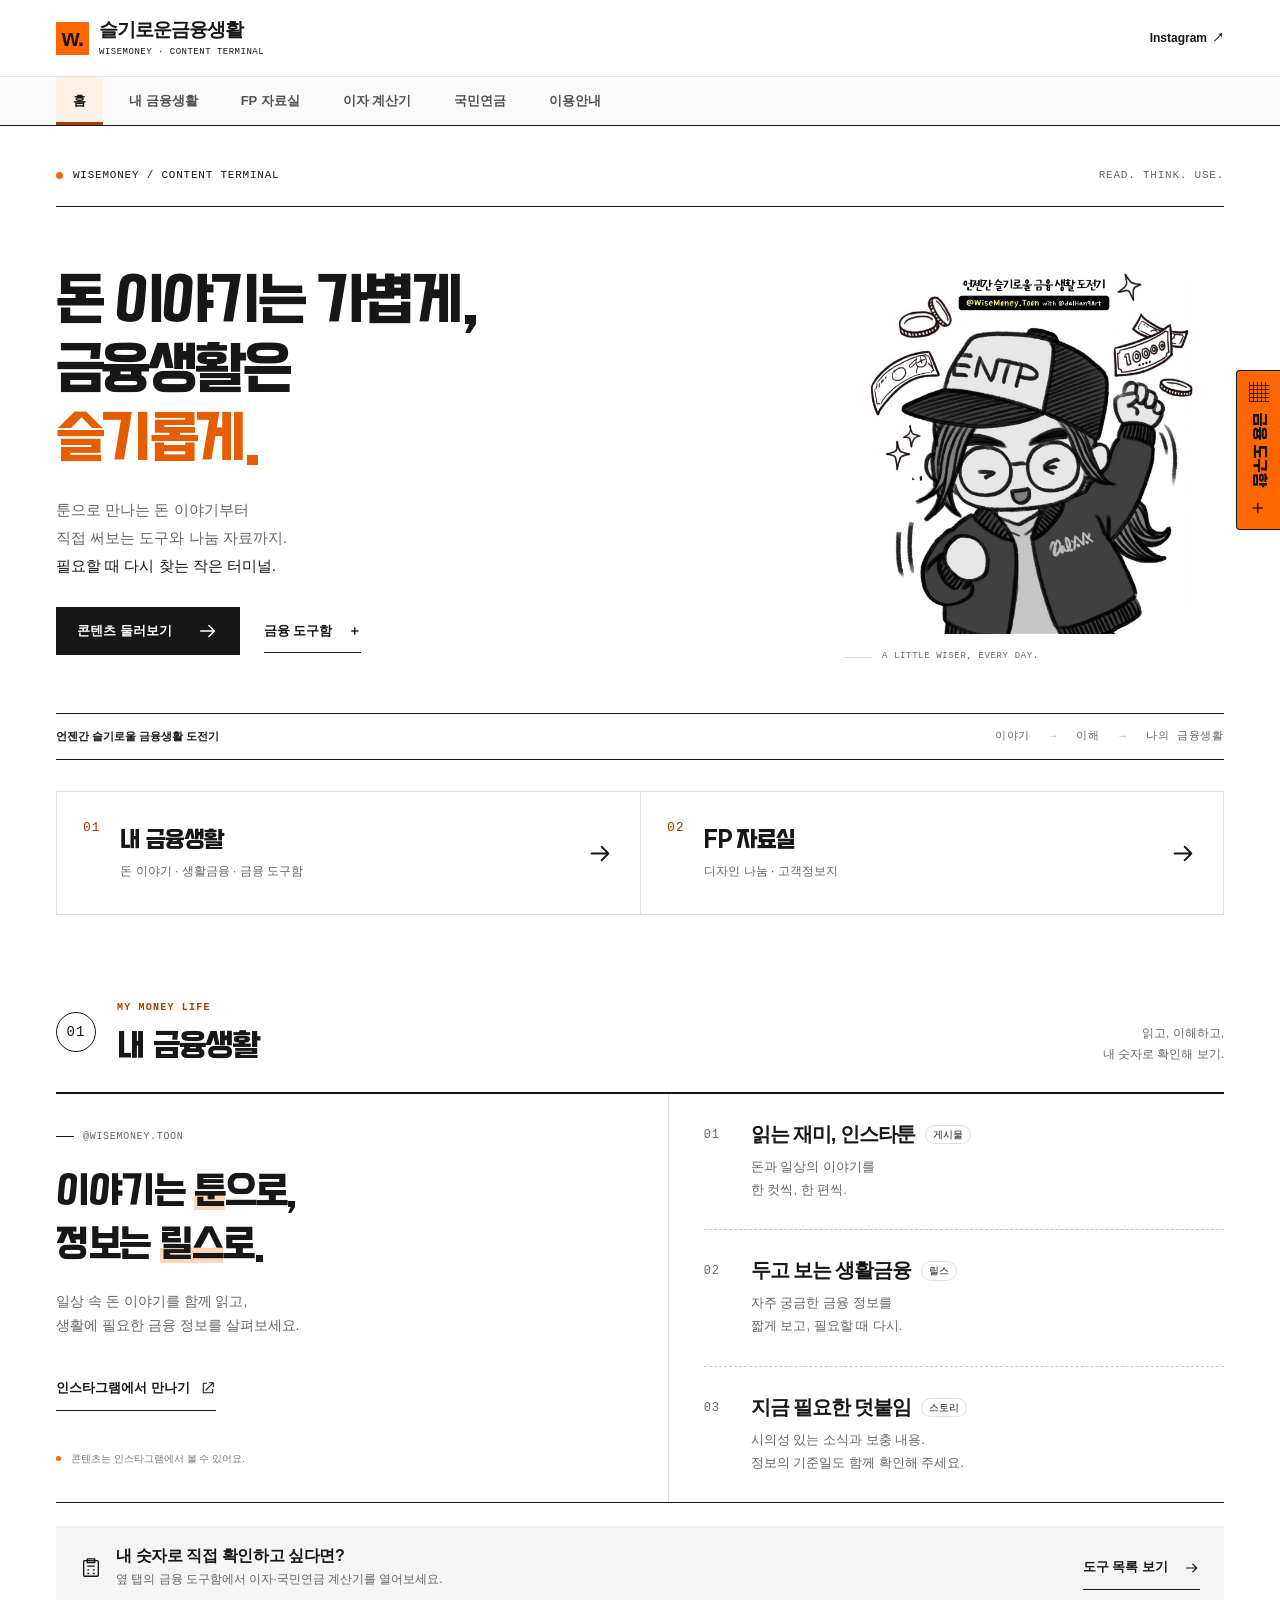
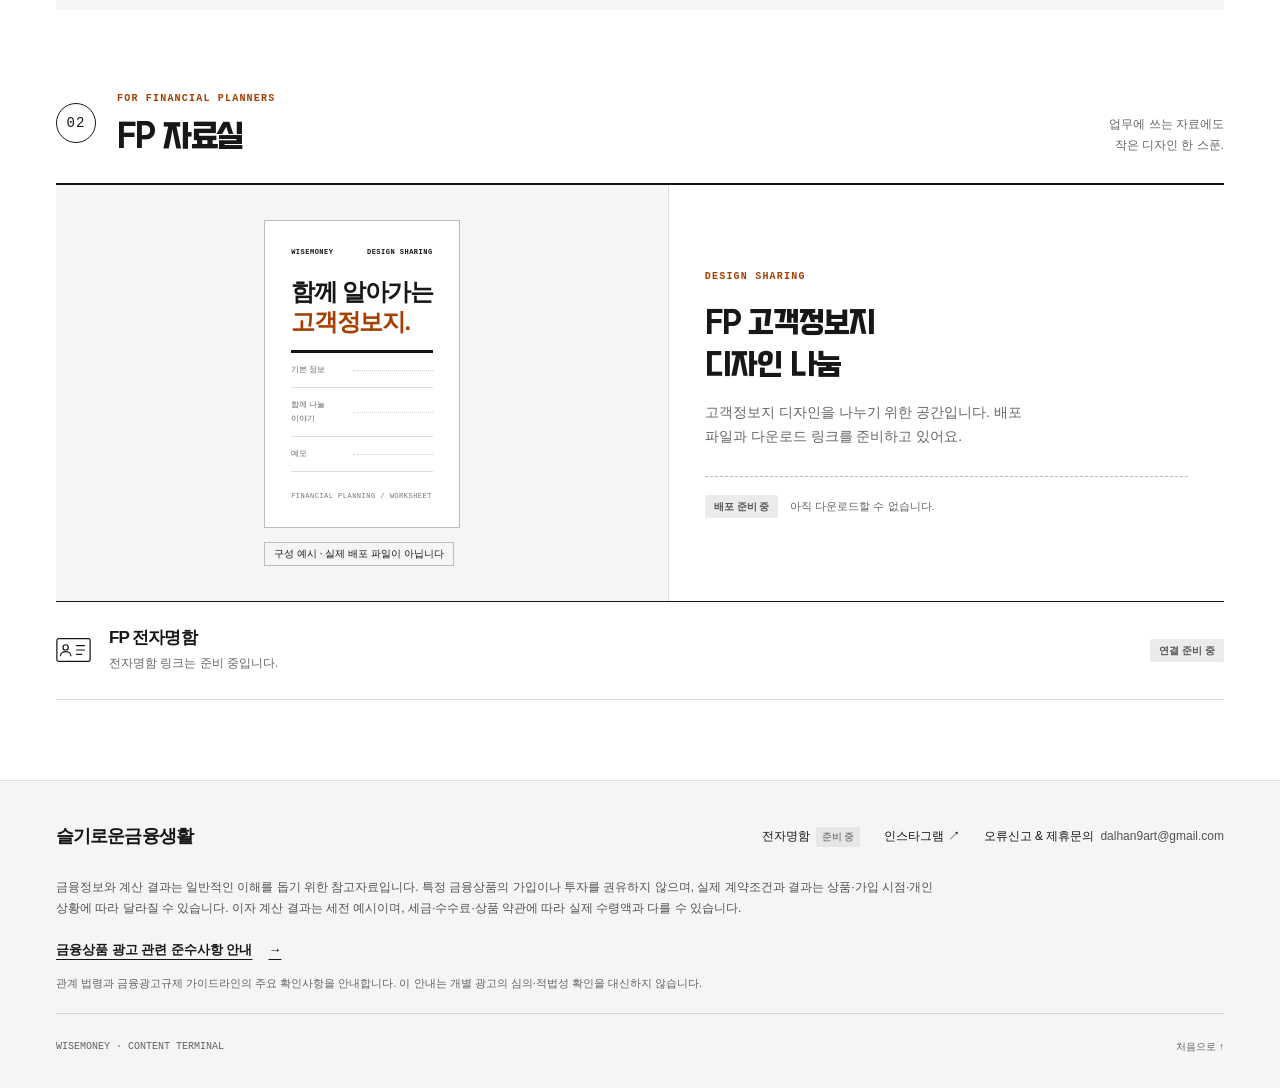
==== commit 22071f04: "Add validated National Pension scenarios and bounded contribution planning" ====
--- a/index.html
+++ b/index.html
@@ -39,7 +39,7 @@
       <a class="site-brand" href="./index.html#top" aria-label="슬기로운금융생활 홈"><span class="site-brand-mark" aria-hidden="true">w.</span><span>슬기로운금융생활<small>WISEMONEY · CONTENT TERMINAL</small></span></a>
       <a class="site-instagram" href="https://www.instagram.com/wisemoney.toon" target="_blank" rel="noopener noreferrer">Instagram <span aria-hidden="true">↗</span><span class="visually-hidden">(새 창)</span></a>
     </div>
-    <nav class="content-navigator" aria-label="콘텐츠 내비게이터"><div class="site-shell content-nav-inner"><a href="./index.html#top" data-nav="home" aria-current="page">홈</a><a href="./index.html#my-finance" data-nav="finance">내 금융생활</a><a href="./index.html#fp-library" data-nav="library">FP 자료실</a><a href="./app/interest-calculator.html" data-nav="calculator">이자 계산기</a><a href="./app/advertising-guidelines.html" data-nav="guidelines">이용안내</a></div></nav>
+    <nav class="content-navigator" aria-label="콘텐츠 내비게이터"><div class="site-shell content-nav-inner"><a href="./index.html#top" data-nav="home" aria-current="page">홈</a><a href="./index.html#my-finance" data-nav="finance">내 금융생활</a><a href="./index.html#fp-library" data-nav="library">FP 자료실</a><a href="./app/interest-calculator.html" data-nav="calculator">이자 계산기</a><a href="./app/national-pension-calculator.html" data-nav="national-pension">국민연금</a><a href="./app/advertising-guidelines.html" data-nav="guidelines">이용안내</a></div></nav>
   </header>
   <main id="main" class="wrap">
     <section class="hero" aria-labelledby="hero-title">
@@ -58,8 +58,8 @@
         <article class="route"><span class="route-symbol mono" aria-hidden="true">02</span><div><div class="route-title"><h3>두고 보는 생활금융</h3><span class="tag">릴스</span></div><p>자주 궁금한 금융 정보를<br>짧게 보고, 필요할 때 다시.</p></div></article>
         <article class="route"><span class="route-symbol mono" aria-hidden="true">03</span><div><div class="route-title"><h3>지금 필요한 덧붙임</h3><span class="tag">스토리</span></div><p>시의성 있는 소식과 보충 내용.<br>정보의 기준일도 함께 확인해 주세요.</p></div></article>
       </div></div>
-      <div class="tool-callout js-only" id="tools" hidden><div class="tool-callout-title"><svg class="icon" aria-hidden="true"><use href="#tools-icon"/></svg><div><h3>내 숫자로 직접 확인하고 싶다면?</h3><p>옆 탭의 금융 도구함에서 이자 계산기를 열어보세요.</p></div></div><button class="plain-button" type="button" data-open-tools aria-controls="finance-tools" aria-haspopup="dialog" aria-expanded="false">도구 목록 보기<svg class="small-icon" aria-hidden="true"><use href="#arrow"/></svg></button></div>
-      <noscript><div class="no-js-tools"><a href="./app/interest-calculator.html">이자 계산기 열기</a><p>연금 갈아타기 분석기는 점검 중입니다.</p></div></noscript>
+      <div class="tool-callout js-only" id="tools" hidden><div class="tool-callout-title"><svg class="icon" aria-hidden="true"><use href="#tools-icon"/></svg><div><h3>내 숫자로 직접 확인하고 싶다면?</h3><p>옆 탭의 금융 도구함에서 이자·국민연금 계산기를 열어보세요.</p></div></div><button class="plain-button" type="button" data-open-tools aria-controls="finance-tools" aria-haspopup="dialog" aria-expanded="false">도구 목록 보기<svg class="small-icon" aria-hidden="true"><use href="#arrow"/></svg></button></div>
+      <noscript><div class="no-js-tools"><a href="./app/interest-calculator.html">이자 계산기 열기</a><p><a href="./app/national-pension-calculator.html">국민연금 시나리오 계산기 열기</a></p><p>연금 갈아타기 분석기는 점검 중입니다.</p></div></noscript>
     </section>
     <section id="fp-library" class="section" aria-labelledby="fp-title">
       <div class="section-head"><div class="section-title"><span class="section-number mono" aria-hidden="true">02</span><div><p class="eyebrow mono">FOR FINANCIAL PLANNERS</p><h2 id="fp-title">FP 자료실</h2></div></div><p>업무에 쓰는 자료에도<br>작은 디자인 한 스푼.</p></div>
@@ -80,7 +80,7 @@
   </footer>
   <button class="tool-tab edge-tool-tab" type="button" data-open-tools aria-controls="finance-tools" aria-haspopup="dialog" aria-expanded="false" hidden><span class="edge-tool-label"><span aria-hidden="true">▦</span> 금융 도구함 <span aria-hidden="true">＋</span></span></button>
   <dialog class="tools-dialog" id="finance-tools" aria-labelledby="tools-title" aria-describedby="tools-intro">
-    <div class="drawer-inner"><header class="drawer-header"><div><p class="eyebrow mono">WISEMONEY / TOOLS</p><h2 id="tools-title">금융 도구함</h2></div><button class="close-button" type="button" data-close-tools aria-label="금융 도구함 닫기" autofocus><svg class="icon" viewBox="0 0 24 24" aria-hidden="true"><path d="m6 6 12 12M18 6 6 18" fill="none" stroke="currentColor" stroke-width="1.5"/></svg></button></header><div class="drawer-body"><p class="drawer-intro" id="tools-intro">궁금한 금융생활을 내 숫자로 확인해 보세요.<br>사용 가능한 도구를 선택하면 계산기로 이동합니다.</p><p class="tool-category mono">01 / 저축 · 자산</p><ul class="tool-list"><li><a class="tool-link" href="./app/interest-calculator.html"><span class="tool-heading">이자 계산기<svg class="icon" aria-hidden="true"><use href="#arrow"/></svg></span><span class="tool-description">단리 · 연복리 · 월복리 비교<br>저축 조건에 따른 이자 변화를 살펴보세요.</span><span class="tool-meta"><span class="status status-ready">사용 가능</span><span>계산기 열기 ↗</span></span></a></li><li><button class="tool-disabled" type="button" disabled aria-describedby="pension-status"><span class="tool-heading">연금 갈아타기 분석기</span><span class="tool-description">정확한 계산을 위해 점검 중입니다.</span><span class="tool-meta"><span class="status" id="pension-status">점검 중</span><span>지금은 사용할 수 없습니다</span></span></button></li></ul></div><div class="drawer-note"><strong>계산 전에 확인해 주세요.</strong>계산 결과는 입력 조건에 따른 참고용 예시입니다. 실제 세금, 수수료 및 상품별 조건에 따라 달라질 수 있습니다.</div><div class="drawer-footer"><span class="mono">A LITTLE WISER, EVERY DAY.</span><span>ESC 또는 × 닫기</span></div></div>
+    <div class="drawer-inner"><header class="drawer-header"><div><p class="eyebrow mono">WISEMONEY / TOOLS</p><h2 id="tools-title">금융 도구함</h2></div><button class="close-button" type="button" data-close-tools aria-label="금융 도구함 닫기" autofocus><svg class="icon" viewBox="0 0 24 24" aria-hidden="true"><path d="m6 6 12 12M18 6 6 18" fill="none" stroke="currentColor" stroke-width="1.5"/></svg></button></header><div class="drawer-body"><p class="drawer-intro" id="tools-intro">궁금한 금융생활을 내 숫자로 확인해 보세요.<br>사용 가능한 도구를 선택하면 계산기로 이동합니다.</p><p class="tool-category mono">01 / 저축 · 자산</p><ul class="tool-list"><li><a class="tool-link" href="./app/interest-calculator.html"><span class="tool-heading">이자 계산기<svg class="icon" aria-hidden="true"><use href="#arrow"/></svg></span><span class="tool-description">단리 · 연복리 · 월복리 비교<br>저축 조건에 따른 이자 변화를 살펴보세요.</span><span class="tool-meta"><span class="status status-ready">사용 가능</span><span>계산기 열기 ↗</span></span></a></li><li><a class="tool-link" href="./app/national-pension-calculator.html"><span class="tool-heading">국민연금 계산기<svg class="icon" aria-hidden="true"><use href="#arrow"/></svg></span><span class="tool-description">조기 · 정상 · 연기 수령 시나리오<br>가입 이력과 생활비 목표를 비교해 보세요.</span><span class="tool-meta"><span class="status status-ready">참고용 시나리오</span><span>계산기 열기 ↗</span></span></a></li><li><button class="tool-disabled" type="button" disabled aria-describedby="pension-status"><span class="tool-heading">연금 갈아타기 분석기</span><span class="tool-description">정확한 계산을 위해 점검 중입니다.</span><span class="tool-meta"><span class="status" id="pension-status">점검 중</span><span>지금은 사용할 수 없습니다</span></span></button></li></ul></div><div class="drawer-note"><strong>계산 전에 확인해 주세요.</strong>계산 결과는 입력 조건에 따른 참고용 예시입니다. 실제 세금, 수수료 및 상품별 조건에 따라 달라질 수 있습니다.</div><div class="drawer-footer"><span class="mono">A LITTLE WISER, EVERY DAY.</span><span>ESC 또는 × 닫기</span></div></div>
   </dialog>
   <script>
     (() => {
@@ -145,3 +145,4 @@
   <script src="./resource/js/navigation.js?v=20261106-navigation" defer></script>
 </body>
 </html>
+
